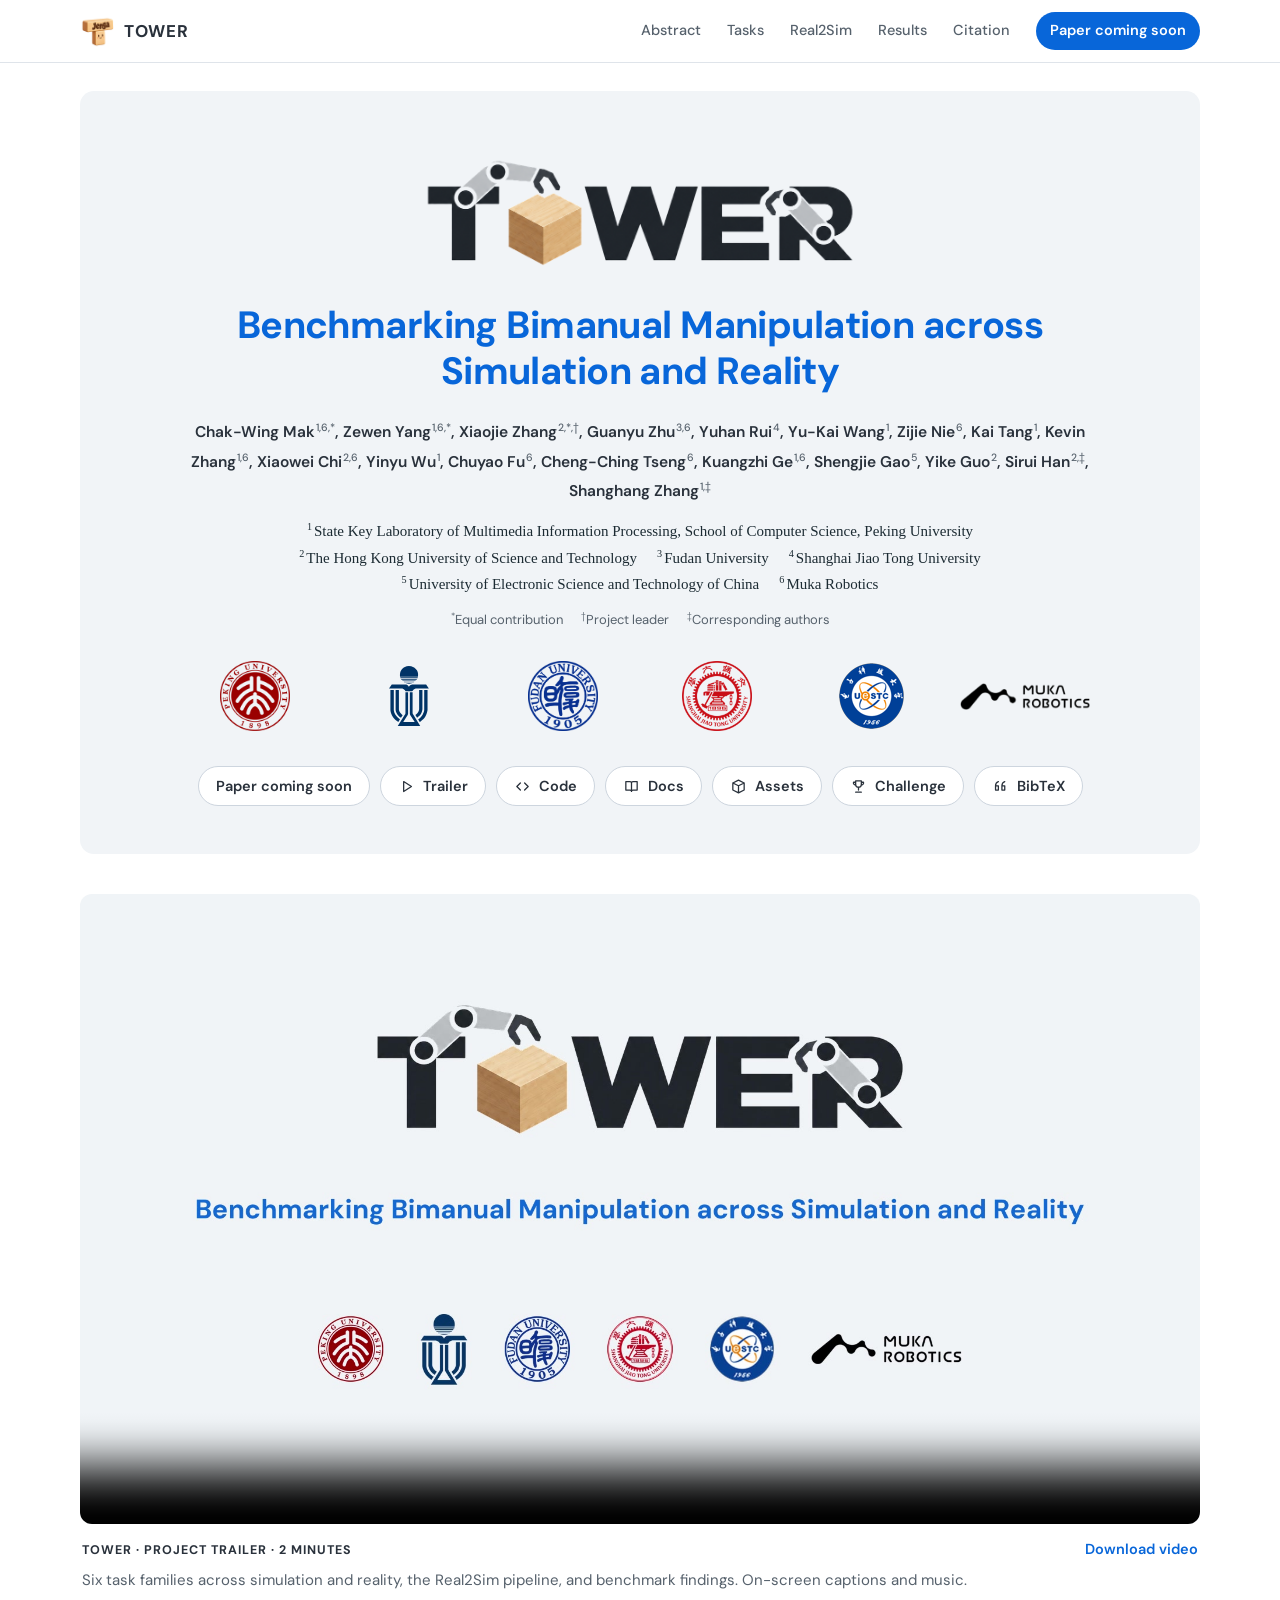
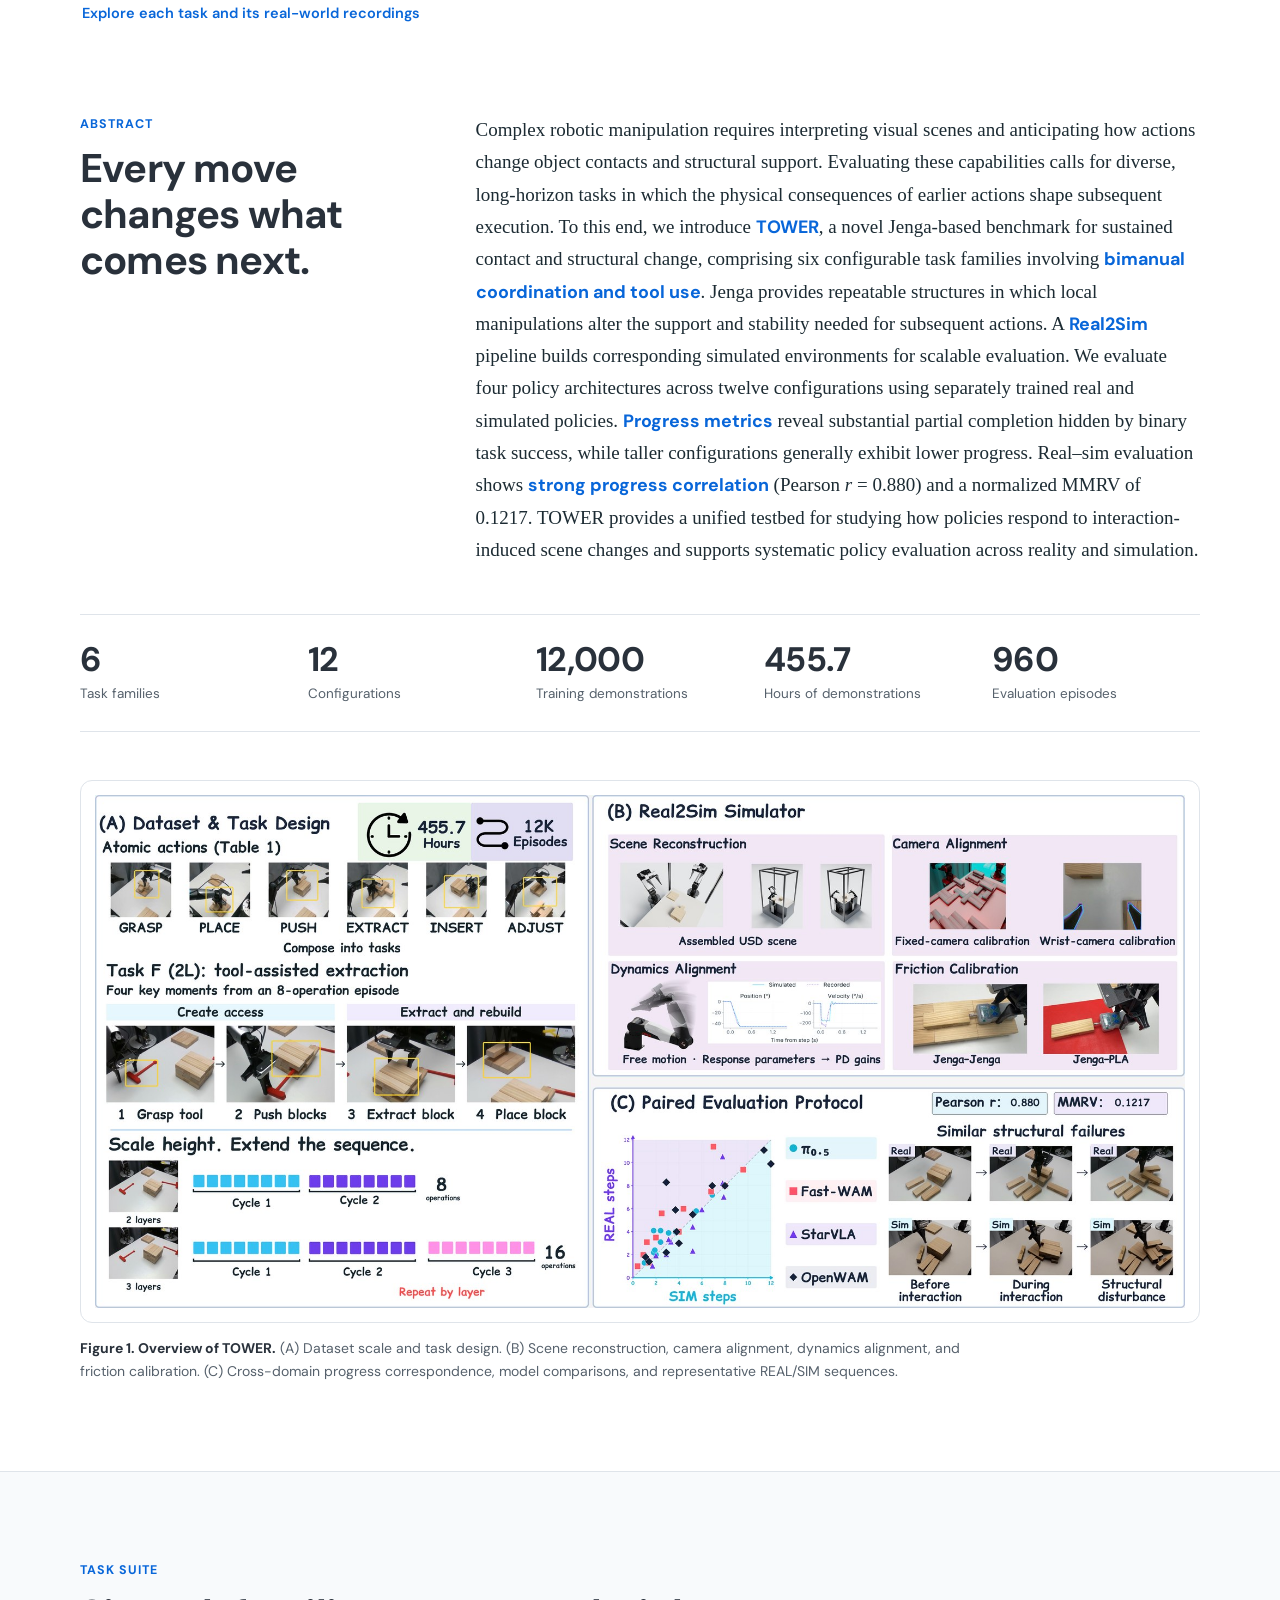
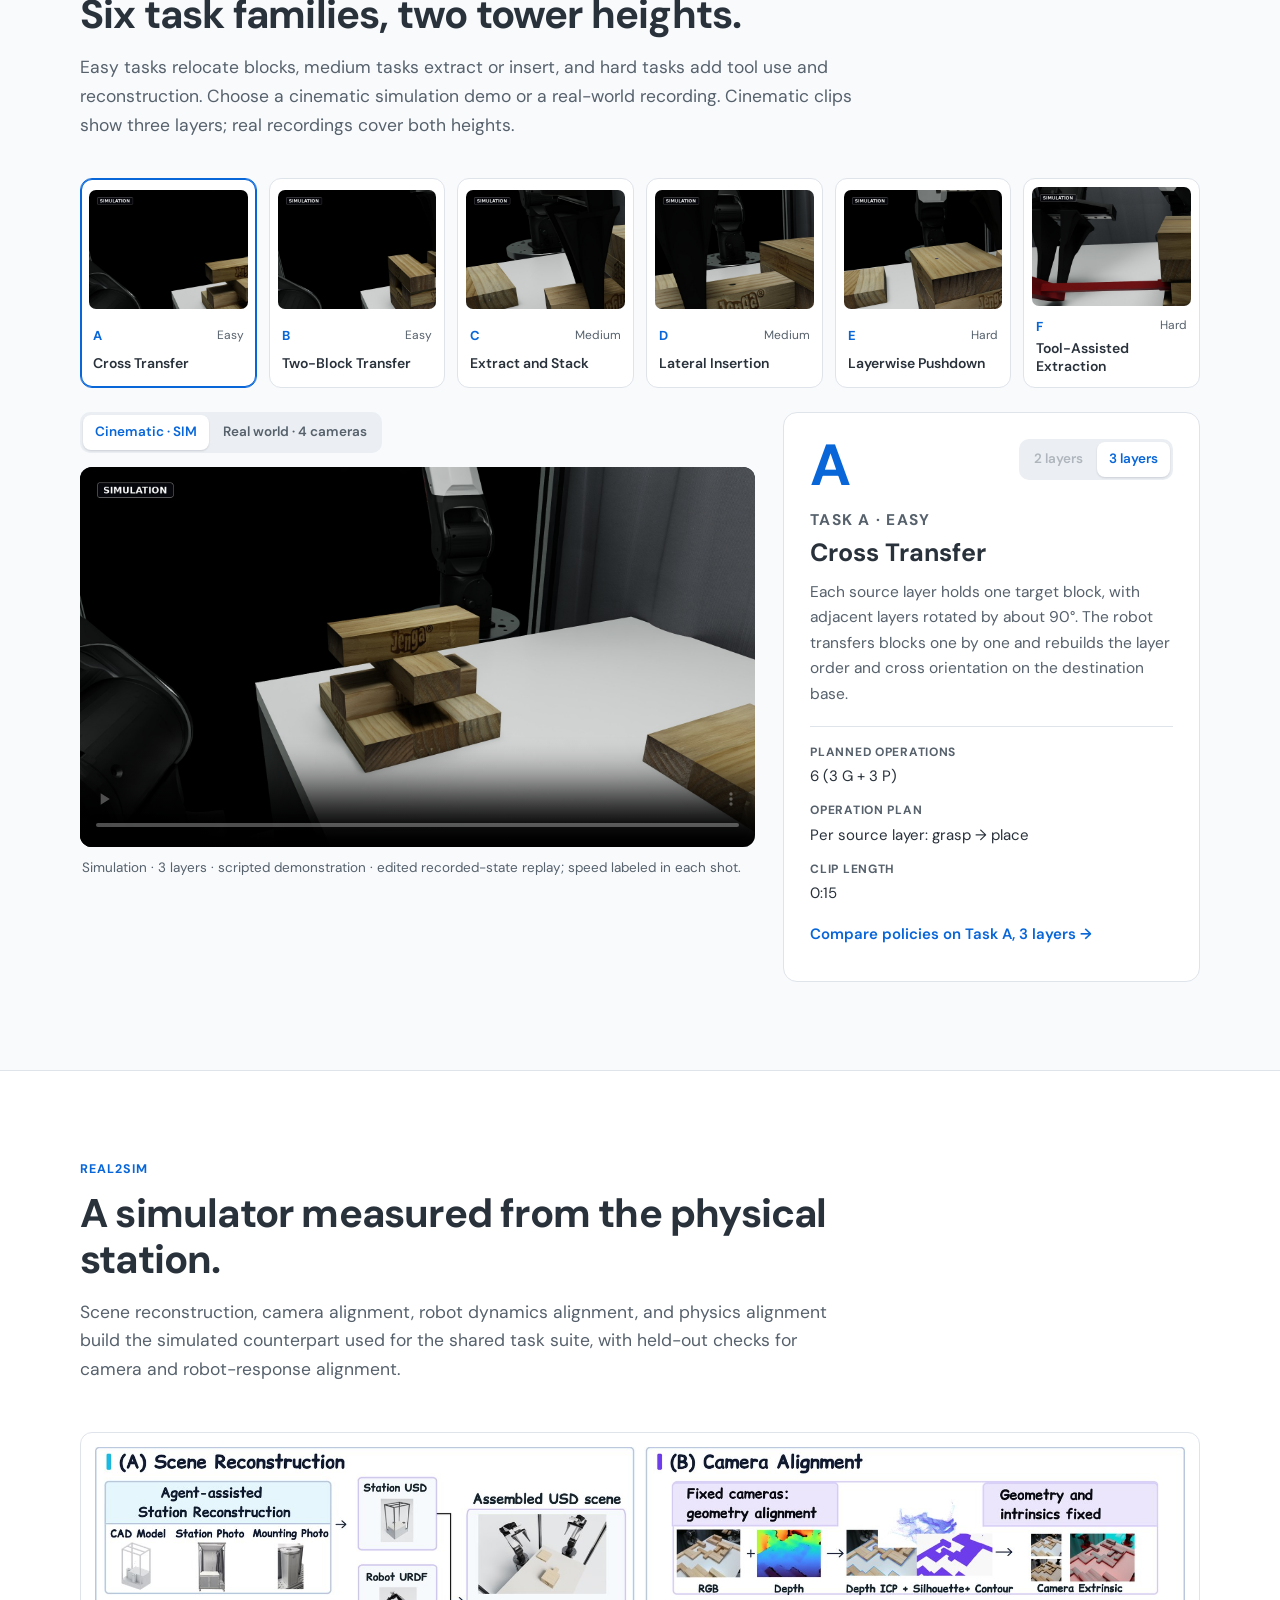
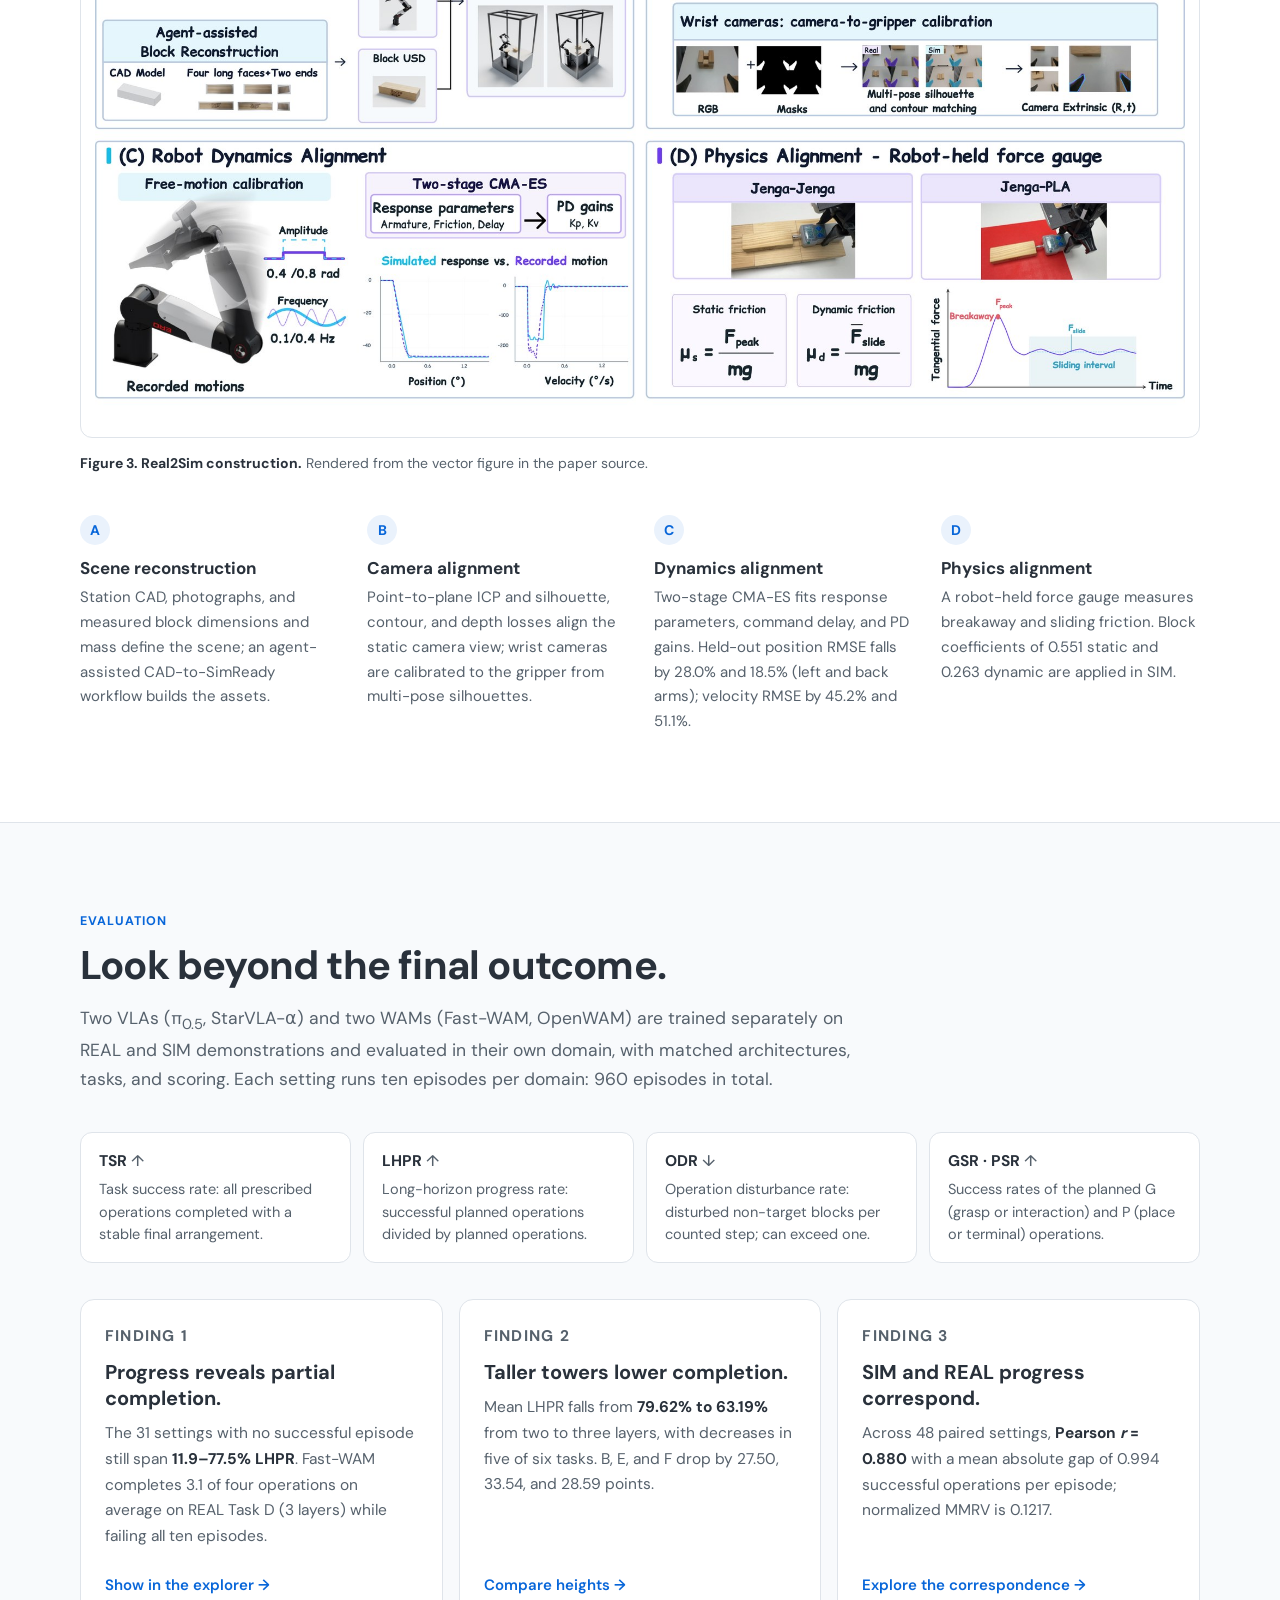
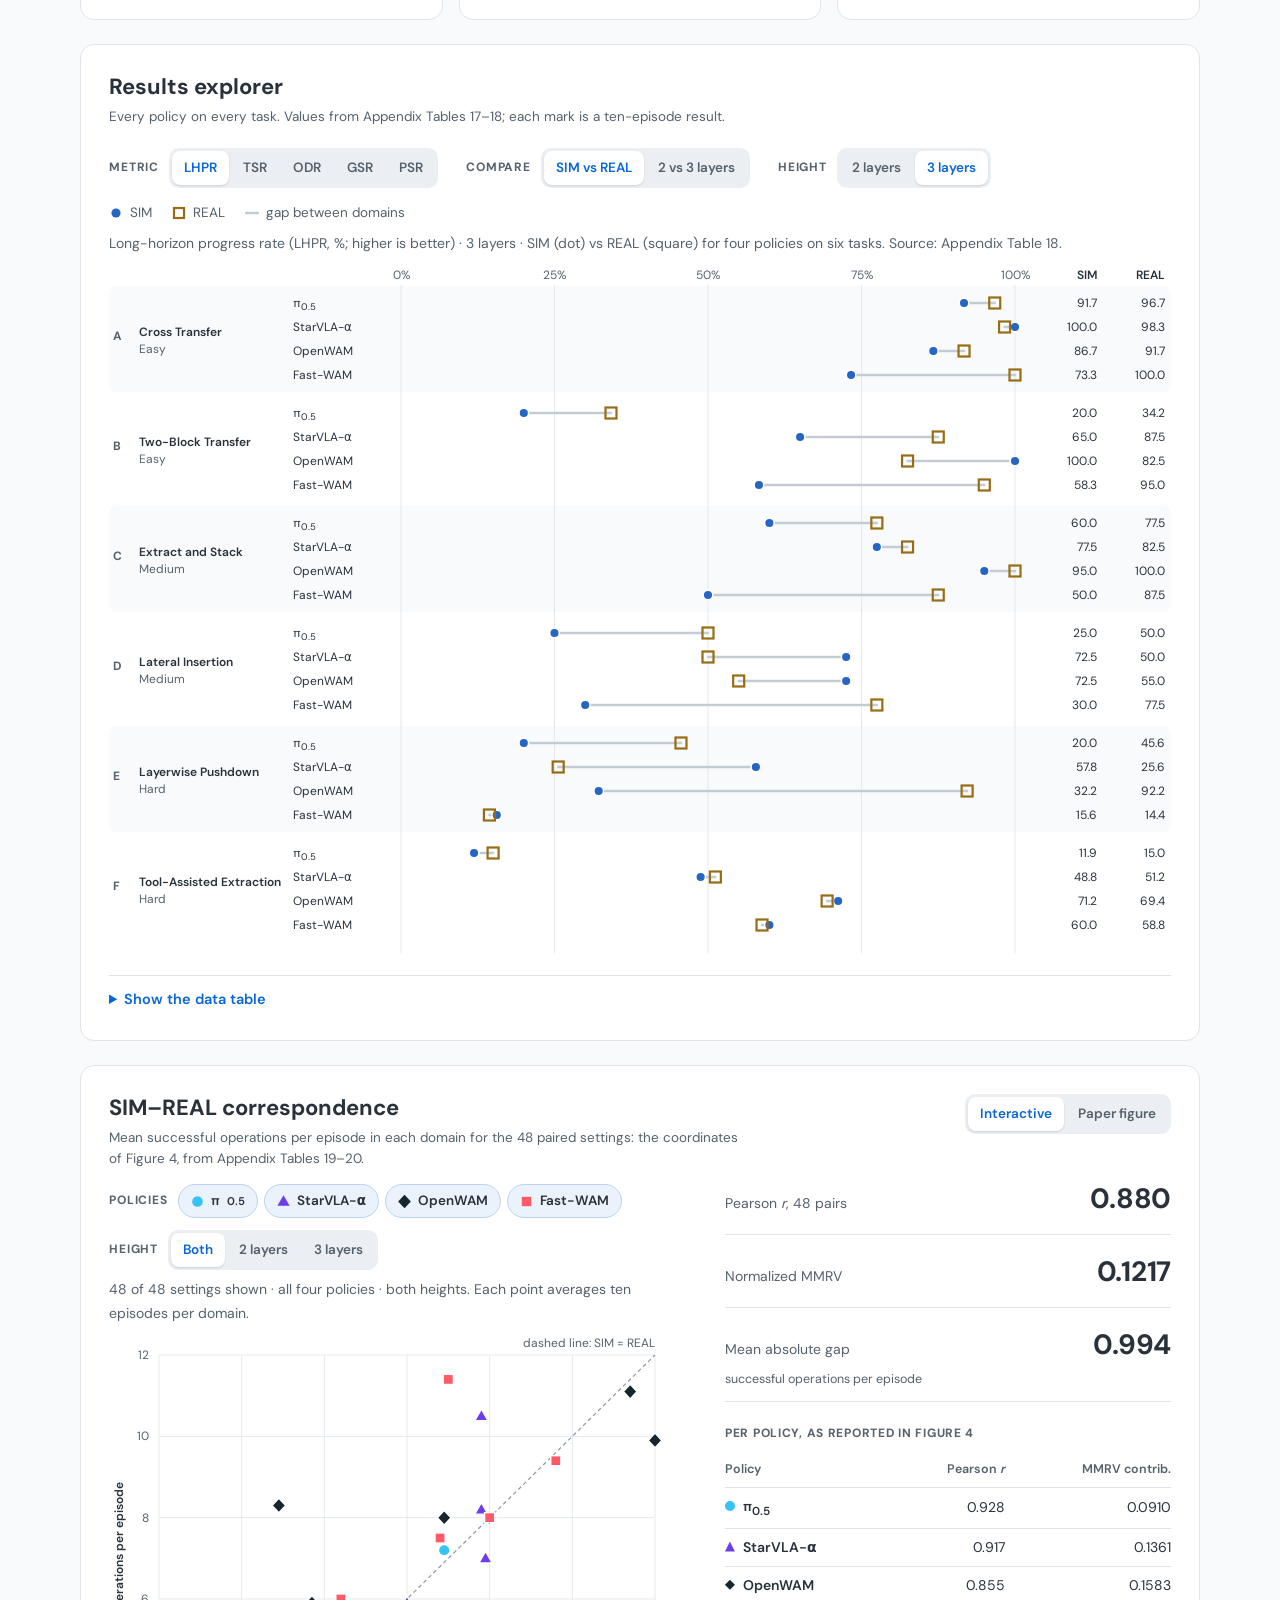
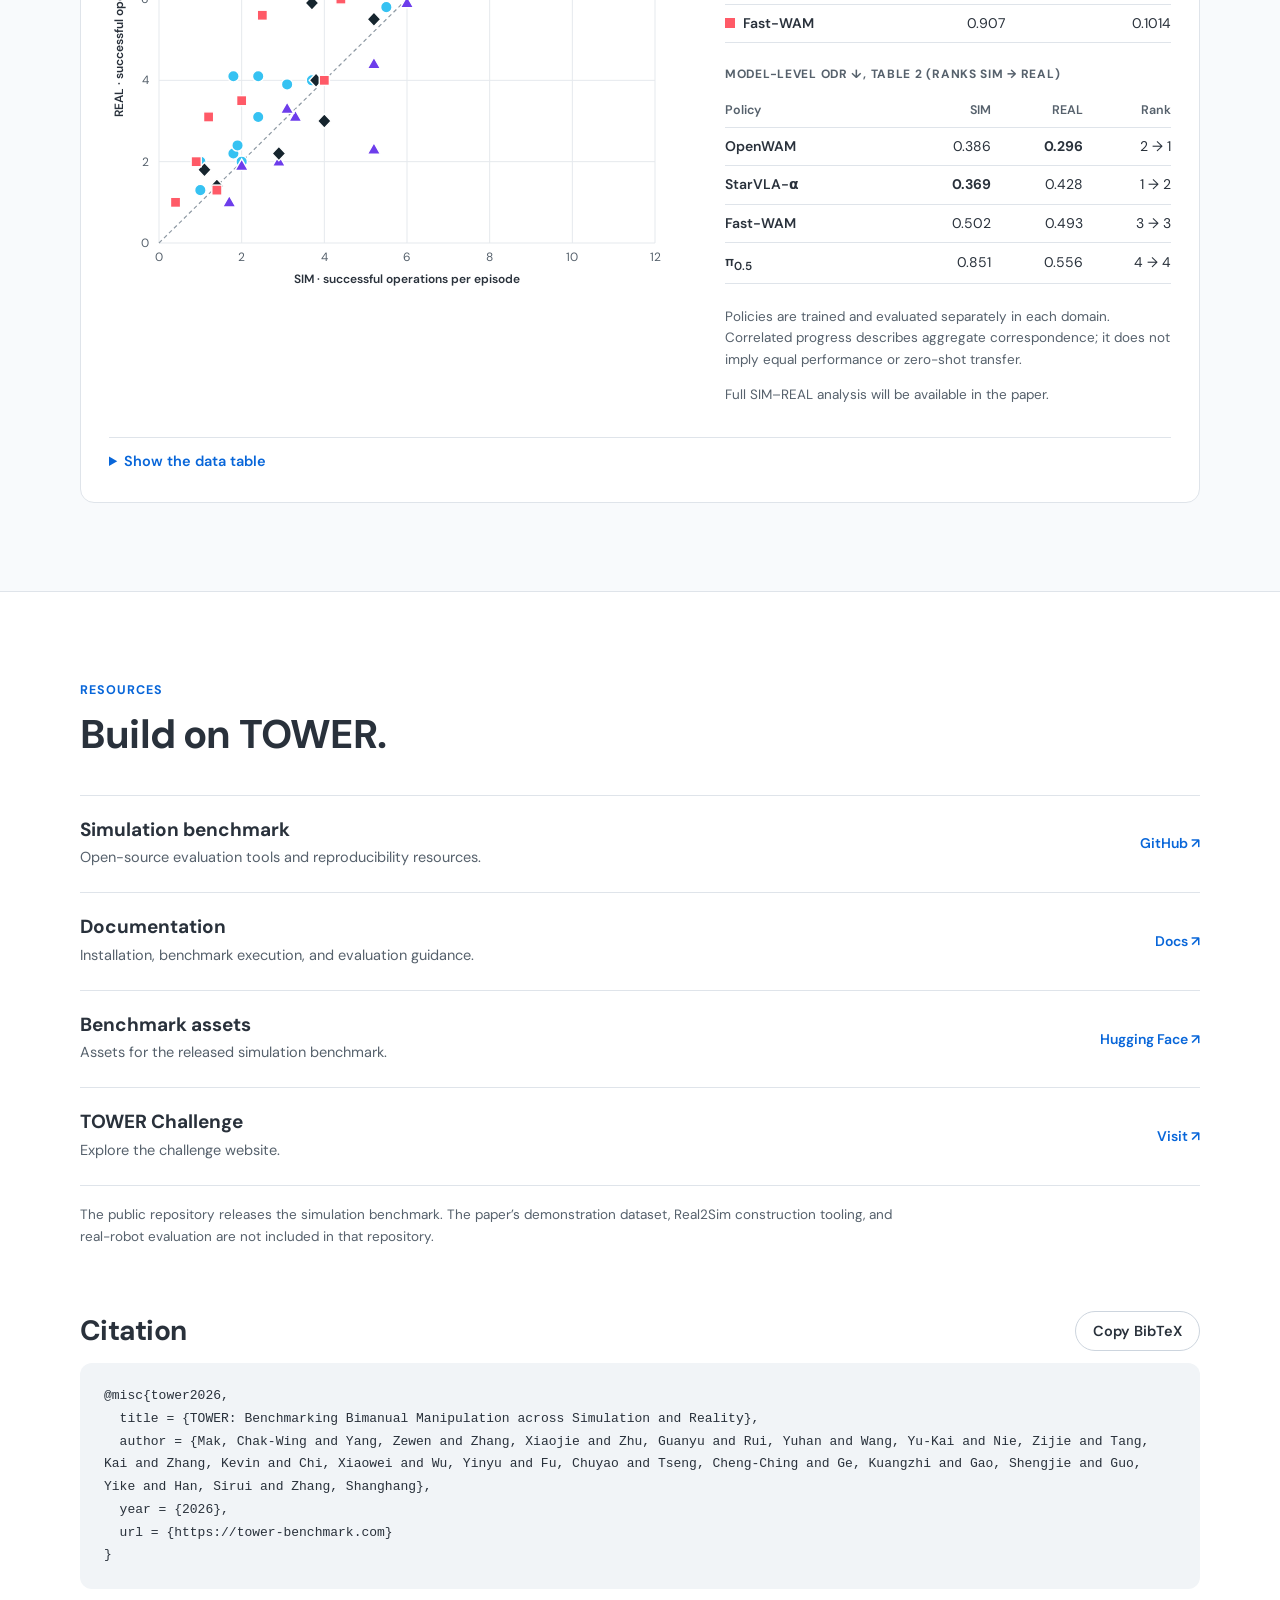
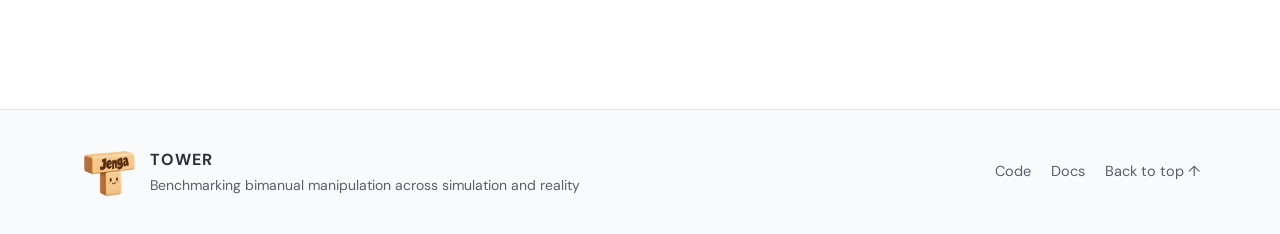
==== index.html @ 77bd13d8 "Publish TOWER research project page and trailer" ====
<!doctype html>
<html lang="en">
<head>
<meta charset="utf-8"><meta name="viewport" content="width=device-width,initial-scale=1">
<title>TOWER: Benchmarking Bimanual Manipulation across Simulation and Reality</title>
<meta name="description" content="TOWER is a Jenga-based benchmark for sustained contact and structural change: six bimanual task families, twelve configurations, a Real2Sim simulator, and paired real and simulated evaluation.">
<meta name="theme-color" content="#ffffff">
<meta name="color-scheme" content="light">
<meta property="og:type" content="website">
<meta property="og:title" content="TOWER: Benchmarking Bimanual Manipulation across Simulation and Reality">
<meta property="og:description" content="Six Jenga-based task families, twelve configurations, a Real2Sim simulator, and 960 paired evaluation episodes.">
<meta property="og:image" content="https://tower-benchmark.com/assets/og-image.jpg">
<meta name="twitter:card" content="summary_large_image">
<link rel="icon" href="assets/favicon.png" type="image/png">
<link rel="apple-touch-icon" href="assets/apple-touch-icon.png">
<link rel="stylesheet" href="style.css">
</head>
<body>
<a class="skip" href="#abstract">Skip to content</a>
<header class="nav">
 <div class="nav-inner">
  <a class="brand" href="#top" aria-label="TOWER, back to top"><img src="assets/tower-t.png" alt="" width="34" height="34"><span>TOWER</span></a>
  <nav aria-label="Sections">
   <a href="#abstract">Abstract</a><a href="#tasks">Tasks</a><a href="#real2sim">Real2Sim</a><a href="#results">Results</a><a href="#citation">Citation</a>
   <span class="nav-paper" aria-disabled="true">Paper coming soon</span>
  </nav>
 </div>
</header>

<main>
<section class="title-block" id="top">
 <div class="wrap">
  <div class="title-panel">
   <h1><img class="logo" src="assets/tower-logo.png" alt="TOWER" width="1000" height="285"><span class="sr-only">: </span><span class="title-text">Benchmarking Bimanual Manipulation across Simulation and Reality</span></h1>
   <p class="authors">Chak-Wing Mak<sup>1,6,*</sup>, Zewen Yang<sup>1,6,*</sup>, Xiaojie Zhang<sup>2,*,†</sup>, Guanyu Zhu<sup>3,6</sup>, Yuhan Rui<sup>4</sup>, Yu-Kai Wang<sup>1</sup>, Zijie Nie<sup>6</sup>, Kai Tang<sup>1</sup>, Kevin Zhang<sup>1,6</sup>, Xiaowei Chi<sup>2,6</sup>, Yinyu Wu<sup>1</sup>, Chuyao Fu<sup>6</sup>, Cheng-Ching Tseng<sup>6</sup>, Kuangzhi Ge<sup>1,6</sup>, Shengjie Gao<sup>5</sup>, Yike Guo<sup>2</sup>, Sirui Han<sup>2,‡</sup>, Shanghang Zhang<sup>1,‡</sup></p>
   <ul class="affiliations">
    <li><sup>1</sup>State Key Laboratory of Multimedia Information Processing, School of Computer Science, Peking University</li>
    <li><sup>2</sup>The Hong Kong University of Science and Technology</li>
    <li><sup>3</sup>Fudan University</li>
    <li><sup>4</sup>Shanghai Jiao Tong University</li>
    <li><sup>5</sup>University of Electronic Science and Technology of China</li>
    <li><sup>6</sup>Muka Robotics</li>
   </ul>
   <p class="notes"><span><sup>*</sup>Equal contribution</span><span><sup>†</sup>Project leader</span><span><sup>‡</sup>Corresponding authors</span></p>
   <div class="institution-logos" role="group" aria-label="Author institutions">
    <div class="institution-mark pku-mark"><img src="assets/pku-logo.png" alt="Peking University" title="Peking University"></div>
    <div class="institution-mark hkust-mark"><img src="assets/hkust-logo.svg" alt="The Hong Kong University of Science and Technology" title="The Hong Kong University of Science and Technology"></div>
    <div class="institution-mark fudan-mark"><img src="assets/fudan-logo.png" alt="Fudan University" title="Fudan University"></div>
    <div class="institution-mark sjtu-mark"><img src="assets/sjtu-logo.png" alt="Shanghai Jiao Tong University" title="Shanghai Jiao Tong University"></div>
    <div class="institution-mark uestc-mark"><img src="assets/uestc-logo.png" alt="University of Electronic Science and Technology of China" title="University of Electronic Science and Technology of China"></div>
    <div class="institution-mark muka-mark"><img src="assets/muka-logo.png" alt="Muka Robotics" title="Muka Robotics"></div>
   </div>
   <div class="links" aria-label="Paper and resources">
    <span class="pill" aria-disabled="true">Paper coming soon</span>
    <a class="pill" href="#trailer"><svg viewBox="0 0 24 24" aria-hidden="true"><path d="m8 5 11 7-11 7z"/></svg>Trailer</a>
    <a class="pill" href="https://github.com/tower-benchmark/TOWER"><svg viewBox="0 0 24 24" aria-hidden="true"><path d="M9 7 4 12l5 5M15 7l5 5-5 5"/></svg>Code</a>
    <a class="pill" href="https://docs.tower-benchmark.com/"><svg viewBox="0 0 24 24" aria-hidden="true"><path d="M4 5h6a2 2 0 0 1 2 2v12a2 2 0 0 0-2-2H4zM20 5h-6a2 2 0 0 0-2 2v12a2 2 0 0 1 2-2h6z"/></svg>Docs</a>
    <a class="pill" href="https://huggingface.co/datasets/tower-benchmark/TOWER-Assets"><svg viewBox="0 0 24 24" aria-hidden="true"><path d="M12 3 4 7v10l8 4 8-4V7zM4 7l8 4 8-4M12 11v10"/></svg>Assets</a>
    <a class="pill" href="https://challenge.tower-benchmark.com/"><svg viewBox="0 0 24 24" aria-hidden="true"><path d="M8 4h8v5a4 4 0 0 1-8 0zM12 13v4M8 20h8M8 6H5a3 3 0 0 0 3 4M16 6h3a3 3 0 0 1-3 4"/></svg>Challenge</a>
    <a class="pill" href="#citation"><svg viewBox="0 0 24 24" aria-hidden="true"><path d="M5 11h4v6H5zM5 11c0-3 1-5 4-6M14 11h4v6h-4zM14 11c0-3 1-5 4-6"/></svg>BibTeX</a>
   </div>
  </div>
 </div>
</section>

<section class="teaser wrap" id="trailer" aria-labelledby="teaser-title">
 <h2 class="sr-only" id="teaser-title">TOWER project trailer</h2>
 <figure class="domain-tile">
  <div class="tile-media wide"><video id="trailer-video" controls playsinline preload="none" poster="assets/tower-trailer-v2-poster.jpg" aria-label="TOWER two-minute project trailer with music" aria-describedby="trailer-caption"><source src="assets/tower-trailer-v2.mp4" type="video/mp4">Your browser does not support embedded video. <a href="assets/tower-trailer-v2.mp4">Watch the TOWER trailer</a>.</video></div>
  <figcaption id="trailer-caption"><div class="tile-head"><p class="kicker">TOWER · Project trailer · 2 minutes</p><a class="text-link" href="assets/tower-trailer-v2.mp4" download>Download video</a></div>
  <p>Six task families across simulation and reality, the Real2Sim pipeline, and benchmark findings. On-screen captions and music.</p>
  <a class="text-link" href="#tasks">Explore each task and its real-world recordings</a></figcaption>
 </figure>
</section>

<section class="section wrap" id="abstract">
 <div class="abstract-grid">
  <div>
   <p class="eyebrow">Abstract</p>
   <h2>Every move changes what comes next.</h2>
  </div>
  <p class="abstract">Complex robotic manipulation requires interpreting visual scenes and anticipating how actions change object contacts and structural support. Evaluating these capabilities calls for diverse, long-horizon tasks in which the physical consequences of earlier actions shape subsequent execution. To this end, we introduce <b class="hl">TOWER</b>, a novel Jenga-based benchmark for sustained contact and structural change, comprising six configurable task families involving <b class="hl">bimanual coordination and tool use</b>. Jenga provides repeatable structures in which local manipulations alter the support and stability needed for subsequent actions. A <b class="hl">Real2Sim</b> pipeline builds corresponding simulated environments for scalable evaluation. We evaluate four policy architectures across twelve configurations using separately trained real and simulated policies. <b class="hl">Progress metrics</b> reveal substantial partial completion hidden by binary task success, while taller configurations generally exhibit lower progress. Real–sim evaluation shows <b class="hl">strong progress correlation</b> (Pearson <i>r</i>&nbsp;=&nbsp;0.880) and a normalized MMRV of 0.1217. TOWER provides a unified testbed for studying how policies respond to interaction-induced scene changes and supports systematic policy evaluation across reality and simulation.</p>
 </div>
 <dl class="stats" aria-label="Benchmark scale reported in the paper">
  <div><dt>Task families</dt><dd>6</dd></div>
  <div><dt>Configurations</dt><dd>12</dd></div>
  <div><dt>Training demonstrations</dt><dd>12,000</dd></div>
  <div><dt>Hours of demonstrations</dt><dd>455.7</dd></div>
  <div><dt>Evaluation episodes</dt><dd>960</dd></div>
 </dl>
 <figure class="paper-figure">
  <a href="assets/fig1-overview.jpg" aria-label="Open Figure 1 at full size"><img src="assets/fig1-overview.jpg" alt="Figure 1 of the paper. (A) Six atomic actions, four key moments of a Task F episode, and how taller towers extend the plan from 8 to 16 operations. (B) Real2Sim stages: scene reconstruction, camera alignment, dynamics alignment, friction calibration. (C) Paired evaluation: SIM versus REAL progress for four policies, Pearson r 0.880, MMRV 0.1217, and matching REAL and SIM failure sequences." width="2000" height="942" loading="lazy"></a>
  <figcaption><b>Figure 1. Overview of TOWER.</b> (A) Dataset scale and task design. (B) Scene reconstruction, camera alignment, dynamics alignment, and friction calibration. (C) Cross-domain progress correspondence, model comparisons, and representative REAL/SIM sequences.</figcaption>
 </figure>
</section>

<section class="section band" id="tasks">
 <div class="wrap">
  <div class="section-head">
   <p class="eyebrow">Task suite</p>
   <h2>Six task families, two tower heights.</h2>
   <p>Easy tasks relocate blocks, medium tasks extract or insert, and hard tasks add tool use and reconstruction. Choose a cinematic simulation demo or a real-world recording. Cinematic clips show three layers; real recordings cover both heights.</p>
  </div>
  <div class="task-picker" role="group" aria-label="Choose task">
   <button type="button" data-task="0" aria-pressed="true"><span class="thumb"><img src="assets/cinematic-A.jpg" alt="" width="960" height="720" loading="lazy"></span><span class="tp-letter">A</span><span class="tp-name">Cross Transfer</span><span class="tp-level">Easy</span></button>
   <button type="button" data-task="1" aria-pressed="false"><span class="thumb"><img src="assets/cinematic-B.jpg" alt="" width="960" height="720" loading="lazy"></span><span class="tp-letter">B</span><span class="tp-name">Two-Block Transfer</span><span class="tp-level">Easy</span></button>
   <button type="button" data-task="2" aria-pressed="false"><span class="thumb"><img src="assets/cinematic-C.jpg" alt="" width="960" height="720" loading="lazy"></span><span class="tp-letter">C</span><span class="tp-name">Extract and Stack</span><span class="tp-level">Medium</span></button>
   <button type="button" data-task="3" aria-pressed="false"><span class="thumb"><img src="assets/cinematic-D.jpg" alt="" width="960" height="720" loading="lazy"></span><span class="tp-letter">D</span><span class="tp-name">Lateral Insertion</span><span class="tp-level">Medium</span></button>
   <button type="button" data-task="4" aria-pressed="false"><span class="thumb"><img src="assets/cinematic-E.jpg" alt="" width="960" height="720" loading="lazy"></span><span class="tp-letter">E</span><span class="tp-name">Layerwise Pushdown</span><span class="tp-level">Hard</span></button>
   <button type="button" data-task="5" aria-pressed="false"><span class="thumb"><img src="assets/cinematic-F.jpg" alt="" width="960" height="720" loading="lazy"></span><span class="tp-letter">F</span><span class="tp-name">Tool-Assisted Extraction</span><span class="tp-level">Hard</span></button>
  </div>
  <div class="task-stage">
   <div class="task-player">
    <div class="segmented media-modes" role="group" aria-label="Video type"><button type="button" data-media="cinematic" aria-pressed="true">Cinematic · SIM</button><button type="button" data-media="real" aria-pressed="false">Real world · 4 cameras</button></div>
    <video id="task-video" class="cinematic" controls playsinline preload="none" poster="assets/cinematic-A.jpg" aria-label="Cross Transfer, 3 layers, cinematic simulation"><source src="assets/cinematic-A-no-footer.mp4" type="video/mp4"></video>
    <p class="fine" id="task-media-caption">Simulation · 3 layers · scripted demonstration · edited recorded-state replay; speed labeled in each shot.</p>
   </div>
   <div class="task-info" aria-live="polite">
    <div class="task-info-top">
     <span class="task-letter" id="task-letter" aria-hidden="true">A</span>
     <div class="segmented" role="group" aria-label="Tower height"><button type="button" data-layer="2" disabled aria-pressed="false">2 layers</button><button type="button" data-layer="3" aria-pressed="true">3 layers</button></div>
    </div>
    <p class="task-level" id="task-level">Task A · Easy</p>
    <h3 id="task-title">Cross Transfer</h3>
    <p id="task-description">Blocks are transferred one by one to rebuild the cross-oriented tower on a new base.</p>
    <dl class="task-facts">
     <div><dt>Planned operations</dt><dd id="task-ops">6 (3 G + 3 P)</dd></div>
     <div><dt>Operation plan</dt><dd id="task-plan">Per source layer: grasp → place</dd></div>
     <div><dt>Clip length</dt><dd id="task-duration">0:15</dd></div>
    </dl>
    <button type="button" class="text-button" id="task-compare">Compare policies on Task A, 3 layers <span aria-hidden="true">→</span></button>
   </div>
  </div>
 </div>
</section>

<section class="section wrap" id="real2sim">
 <div class="section-head">
  <p class="eyebrow">Real2Sim</p>
  <h2>A simulator measured from the physical station.</h2>
  <p>Scene reconstruction, camera alignment, robot dynamics alignment, and physics alignment build the simulated counterpart used for the shared task suite, with held-out checks for camera and robot-response alignment.</p>
 </div>
 <figure class="paper-figure">
  <a href="assets/fig3-real2sim.jpg" aria-label="Open Figure 3 at full size"><img src="assets/fig3-real2sim.jpg" alt="Figure 3 of the paper, Real2Sim construction: (A) station and block reconstruction into an assembled USD scene, (B) fixed and wrist camera alignment, (C) two-stage CMA-ES robot dynamics alignment with simulated versus recorded joint response, (D) force-gauge friction measurement for Jenga–Jenga and Jenga–PLA contact." width="2000" height="1057" loading="lazy"></a>
  <figcaption><b>Figure 3. Real2Sim construction.</b> Rendered from the vector figure in the paper source.</figcaption>
 </figure>
 <ol class="steps">
  <li><span>A</span><h3>Scene reconstruction</h3><p>Station CAD, photographs, and measured block dimensions and mass define the scene; an agent-assisted CAD-to-SimReady workflow builds the assets.</p></li>
  <li><span>B</span><h3>Camera alignment</h3><p>Point-to-plane ICP and silhouette, contour, and depth losses align the static camera view; wrist cameras are calibrated to the gripper from multi-pose silhouettes.</p></li>
  <li><span>C</span><h3>Dynamics alignment</h3><p>Two-stage CMA-ES fits response parameters, command delay, and PD gains. Held-out position RMSE falls by 28.0% and 18.5% (left and back arms); velocity RMSE by 45.2% and 51.1%.</p></li>
  <li><span>D</span><h3>Physics alignment</h3><p>A robot-held force gauge measures breakaway and sliding friction. Block coefficients of 0.551 static and 0.263 dynamic are applied in SIM.</p></li>
 </ol>
</section>

<section class="section band" id="results">
 <div class="wrap">
  <div class="section-head">
   <p class="eyebrow">Evaluation</p>
   <h2>Look beyond the final outcome.</h2>
   <p>Two VLAs (π<sub>0.5</sub>, StarVLA-α) and two WAMs (Fast-WAM, OpenWAM) are trained separately on REAL and SIM demonstrations and evaluated in their own domain, with matched architectures, tasks, and scoring. Each setting runs ten episodes per domain: 960 episodes in total.</p>
  </div>
  <dl class="metrics">
   <div><dt>TSR <span>↑</span></dt><dd>Task success rate: all prescribed operations completed with a stable final arrangement.</dd></div>
   <div><dt>LHPR <span>↑</span></dt><dd>Long-horizon progress rate: successful planned operations divided by planned operations.</dd></div>
   <div><dt>ODR <span>↓</span></dt><dd>Operation disturbance rate: disturbed non-target blocks per counted step; can exceed one.</dd></div>
   <div><dt>GSR · PSR <span>↑</span></dt><dd>Success rates of the planned G (grasp or interaction) and P (place or terminal) operations.</dd></div>
  </dl>
  

  <div class="findings">
   <article>
    <p class="finding-no">Finding 1</p>
    <h3>Progress reveals partial completion.</h3>
    <p>The 31 settings with no successful episode still span <strong>11.9–77.5% LHPR</strong>. Fast-WAM completes 3.1 of four operations on average on REAL Task D (3 layers) while failing all ten episodes.</p>
    <button type="button" class="text-button" data-show="partial">Show in the explorer <span aria-hidden="true">→</span></button>
   </article>
   <article>
    <p class="finding-no">Finding 2</p>
    <h3>Taller towers lower completion.</h3>
    <p>Mean LHPR falls from <strong>79.62% to 63.19%</strong> from two to three layers, with decreases in five of six tasks. B, E, and F drop by 27.50, 33.54, and 28.59 points.</p>
    <button type="button" class="text-button" data-show="height">Compare heights <span aria-hidden="true">→</span></button>
   </article>
   <article>
    <p class="finding-no">Finding 3</p>
    <h3>SIM and REAL progress correspond.</h3>
    <p>Across 48 paired settings, <strong>Pearson <i>r</i> = 0.880</strong> with a mean absolute gap of 0.994 successful operations per episode; normalized MMRV is 0.1217.</p>
    <button type="button" class="text-button" data-show="correspondence">Explore the correspondence <span aria-hidden="true">→</span></button>
   </article>
  </div>

  <div class="chart-card" id="explorer">
   <div class="chart-head">
    <div>
     <h3>Results explorer</h3>
     <p class="fine">Every policy on every task. Values from Appendix Tables 17–18; each mark is a ten-episode result.</p>
    </div>
   </div>
   <div class="controls" aria-label="Explorer controls">
    <div class="control"><span class="control-label" id="metric-label">Metric</span><div class="segmented" role="group" aria-labelledby="metric-label">
     <button type="button" data-metric="LHPR" aria-pressed="true">LHPR</button><button type="button" data-metric="TSR" aria-pressed="false">TSR</button><button type="button" data-metric="ODR" aria-pressed="false">ODR</button><button type="button" data-metric="GSR" aria-pressed="false">GSR</button><button type="button" data-metric="PSR" aria-pressed="false">PSR</button>
    </div></div>
    <div class="control"><span class="control-label" id="mode-label">Compare</span><div class="segmented" role="group" aria-labelledby="mode-label">
     <button type="button" data-mode="domain" aria-pressed="true">SIM vs REAL</button><button type="button" data-mode="height" aria-pressed="false">2 vs 3 layers</button>
    </div></div>
    <div class="control" id="height-control"><span class="control-label" id="height-label">Height</span><div class="segmented" role="group" aria-labelledby="height-label">
     <button type="button" data-ex-layer="2" aria-pressed="false">2 layers</button><button type="button" data-ex-layer="3" aria-pressed="true">3 layers</button>
    </div></div>
    <div class="control" id="domain-control" hidden><span class="control-label" id="domain-label">Domain</span><div class="segmented" role="group" aria-labelledby="domain-label">
     <button type="button" data-ex-domain="sim" aria-pressed="false">SIM</button><button type="button" data-ex-domain="real" aria-pressed="true">REAL</button>
    </div></div>
   </div>
   <div class="legend" id="explorer-legend" aria-hidden="true"></div>
   <p class="chart-summary" id="explorer-summary" aria-live="polite"></p>
   <p class="sr-only" id="explorer-live" aria-live="polite"></p>
   <div class="chart" id="explorer-chart" tabindex="0" role="group" aria-roledescription="chart" aria-label="Results explorer chart. Use the arrow keys to move between rows." aria-describedby="explorer-summary"></div>
   <noscript><p class="fine">The interactive chart needs JavaScript. All values are in Appendix Tables 17–20 of the forthcoming paper.</p></noscript>
   <details class="data-table"><summary>Show the data table</summary><div id="explorer-table"></div></details>
  </div>

  <div class="chart-card" id="correspondence">
   <div class="chart-head">
    <div>
     <h3>SIM–REAL correspondence</h3>
     <p class="fine">Mean successful operations per episode in each domain for the 48 paired settings: the coordinates of Figure 4, from Appendix Tables 19–20.</p>
    </div>
    <div class="segmented" role="group" aria-label="Figure view"><button type="button" data-view="interactive" aria-pressed="true">Interactive</button><button type="button" data-view="paper" aria-pressed="false">Paper figure</button></div>
   </div>
   <div class="corr-grid">
    <div class="corr-main">
     <div class="controls" aria-label="Correspondence filters">
      <div class="control"><span class="control-label" id="policy-label">Policies</span><div class="chips" role="group" aria-labelledby="policy-label" id="policy-chips"></div></div>
      <div class="control"><span class="control-label" id="scatter-height-label">Height</span><div class="segmented" role="group" aria-labelledby="scatter-height-label">
       <button type="button" data-sc-layer="all" aria-pressed="true">Both</button><button type="button" data-sc-layer="2" aria-pressed="false">2 layers</button><button type="button" data-sc-layer="3" aria-pressed="false">3 layers</button>
      </div></div>
     </div>
     <p class="chart-summary" id="scatter-summary" aria-live="polite"></p>
     <p class="sr-only" id="scatter-live" aria-live="polite"></p>
     <div class="chart scatter" id="scatter-chart" tabindex="0" role="group" aria-roledescription="chart" aria-label="SIM versus REAL scatter plot. Use the arrow keys to move between points." aria-describedby="scatter-summary"></div>
     <figure class="paper-view" id="paper-view" hidden>
      <img src="assets/fig4-correlation.png" alt="Figure 4 of the paper: four panels of REAL versus SIM progress in steps, one per policy, with twelve task-layer points each and a dashed equality line. Pearson r and MMRV contribution: pi 0.5, 0.928 and 0.0910; Fast-WAM, 0.907 and 0.1014; StarVLA-alpha, 0.917 and 0.1361; OpenWAM, 0.855 and 0.1583." width="1400" height="1273" loading="lazy">
      <figcaption><b>Figure 4. SIM–REAL progress by policy.</b> Rendered from the vector figure in the paper source.</figcaption>
     </figure>
     <noscript><img class="noscript-figure" src="assets/fig4-correlation.png" alt="Figure 4 of the paper: SIM–REAL progress by policy." width="1400" height="1273"></noscript>
    </div>
    <aside class="corr-side" aria-label="Reported statistics">
     <div class="big-stats">
      <div><span>Pearson <i>r</i>, 48 pairs</span><strong>0.880</strong></div>
      <div><span>Normalized MMRV</span><strong>0.1217</strong></div>
      <div><span>Mean absolute gap</span><strong>0.994</strong><em>successful operations per episode</em></div>
     </div>
     <table class="mini-table" id="policy-stats">
      <caption>Per policy, as reported in Figure 4</caption>
      <thead><tr><th scope="col">Policy</th><th scope="col">Pearson <i>r</i></th><th scope="col">MMRV contrib.</th></tr></thead>
      <tbody>
       <tr data-policy="pi05"><th scope="row"><i class="glyph" data-shape="circle" aria-hidden="true"></i>π<sub>0.5</sub></th><td>0.928</td><td>0.0910</td></tr>
       <tr data-policy="starvla"><th scope="row"><i class="glyph" data-shape="triangle" aria-hidden="true"></i>StarVLA-α</th><td>0.917</td><td>0.1361</td></tr>
       <tr data-policy="openwam"><th scope="row"><i class="glyph" data-shape="diamond" aria-hidden="true"></i>OpenWAM</th><td>0.855</td><td>0.1583</td></tr>
       <tr data-policy="fastwam"><th scope="row"><i class="glyph" data-shape="square" aria-hidden="true"></i>Fast-WAM</th><td>0.907</td><td>0.1014</td></tr>
      </tbody>
     </table>
     <table class="mini-table">
      <caption>Model-level ODR ↓, Table 2 (ranks SIM → REAL)</caption>
      <thead><tr><th scope="col">Policy</th><th scope="col">SIM</th><th scope="col">REAL</th><th scope="col">Rank</th></tr></thead>
      <tbody>
       <tr><th scope="row">OpenWAM</th><td>0.386</td><td><b>0.296</b></td><td>2 → 1</td></tr>
       <tr><th scope="row">StarVLA-α</th><td><b>0.369</b></td><td>0.428</td><td>1 → 2</td></tr>
       <tr><th scope="row">Fast-WAM</th><td>0.502</td><td>0.493</td><td>3 → 3</td></tr>
       <tr><th scope="row">π<sub>0.5</sub></th><td>0.851</td><td>0.556</td><td>4 → 4</td></tr>
      </tbody>
     </table>
     <p class="fine">Policies are trained and evaluated separately in each domain. Correlated progress describes aggregate correspondence; it does not imply equal performance or zero-shot transfer.</p>
     <p class="fine">Full SIM–REAL analysis will be available in the paper.</p>
    </aside>
   </div>
   <details class="data-table"><summary>Show the data table</summary><div id="scatter-table"></div></details>
  </div>
 </div>
</section>

<section class="section wrap" id="resources">
 <div class="section-head">
  <p class="eyebrow">Resources</p>
  <h2>Build on TOWER.</h2>
 </div>
 <div class="resource-list">
  
  <a href="https://github.com/tower-benchmark/TOWER"><div><h3>Simulation benchmark</h3><p>Open-source evaluation tools and reproducibility resources.</p></div><span>GitHub <span aria-hidden="true">↗</span></span></a>
  <a href="https://docs.tower-benchmark.com/"><div><h3>Documentation</h3><p>Installation, benchmark execution, and evaluation guidance.</p></div><span>Docs <span aria-hidden="true">↗</span></span></a>
  <a href="https://huggingface.co/datasets/tower-benchmark/TOWER-Assets"><div><h3>Benchmark assets</h3><p>Assets for the released simulation benchmark.</p></div><span>Hugging Face <span aria-hidden="true">↗</span></span></a>
  <a href="https://challenge.tower-benchmark.com/"><div><h3>TOWER Challenge</h3><p>Explore the challenge website.</p></div><span>Visit <span aria-hidden="true">↗</span></span></a>
 </div>
 <p class="fine release-note">The public repository releases the simulation benchmark. The paper’s demonstration dataset, Real2Sim construction tooling, and real-robot evaluation are not included in that repository.</p>

 <div class="citation" id="citation">
  <div class="citation-head"><h2>Citation</h2><button type="button" id="copy-citation" class="pill">Copy BibTeX</button></div>
  <pre><code id="citation-text">@misc{tower2026,
  title = {TOWER: Benchmarking Bimanual Manipulation across Simulation and Reality},
  author = {Mak, Chak-Wing and Yang, Zewen and Zhang, Xiaojie and Zhu, Guanyu and Rui, Yuhan and Wang, Yu-Kai and Nie, Zijie and Tang, Kai and Zhang, Kevin and Chi, Xiaowei and Wu, Yinyu and Fu, Chuyao and Tseng, Cheng-Ching and Ge, Kuangzhi and Gao, Shengjie and Guo, Yike and Han, Sirui and Zhang, Shanghang},
  year = {2026},
  url = {https://tower-benchmark.com}
}</code></pre>
  <p id="copy-status" aria-live="polite"></p>
 </div>
</section>
</main>

<footer class="footer">
 <div class="wrap footer-inner">
  <a class="footer-brand" href="#top" aria-label="Back to top"><img src="assets/tower-t.png" alt="" width="56" height="56"><span><b>TOWER</b>Benchmarking bimanual manipulation across simulation and reality</span></a>
  <nav aria-label="Footer"><a href="https://github.com/tower-benchmark/TOWER">Code</a><a href="https://docs.tower-benchmark.com/">Docs</a><a href="#top">Back to top <span aria-hidden="true">↑</span></a></nav>
 </div>
</footer>
<script src="data.js"></script>
<script src="app.js"></script>
</body>
</html>
---- style.css ----
@font-face {
  font-family: 'DM Sans';
  font-style: normal;
  font-weight: 400;
  font-display: swap;
  src: url(assets/font-0.ttf) format('truetype');
}
@font-face {
  font-family: 'DM Sans';
  font-style: normal;
  font-weight: 500;
  font-display: swap;
  src: url(assets/font-1.ttf) format('truetype');
}
@font-face {
  font-family: 'DM Sans';
  font-style: normal;
  font-weight: 600;
  font-display: swap;
  src: url(assets/font-2.ttf) format('truetype');
}
@font-face {
  font-family: 'DM Sans';
  font-style: normal;
  font-weight: 700;
  font-display: swap;
  src: url(assets/font-3.ttf) format('truetype');
}

/* ------------------------------------------------------------------
   TOWER project page
   Colour tokens come from the paper LaTeX source unless marked "derived".
   tower_arxiv_layout.tex : TowerPreprintBlue #0866D9 (title, links, highlights),
                            TowerTitleBackground #F1F4F7, TowerAbstractText #1C2B33
   tower_styled_preamble.tex : TowerBlue #2765C5 / TowerBronze #986B15 (\towerpair SIM / REAL),
                            TowerInk #29313B, TowerMute #969FAA, TowerBand #F8FAFC, TowerSection #EAF2FC
   Paper figure PDFs : policy palette (Figure 4) and height palette (Figure 7), grid #E5E9ED, axis #8E99A3
   ------------------------------------------------------------------ */
:root{
 --blue:#0866D9;--blue-strong:#0756B8;/* derived: hover shade of TowerPreprintBlue */
 --panel:#F1F4F7;--text:#1C2B33;--ink:#29313B;--mute:#969FAA;--band:#F8FAFC;--section:#EAF2FC;
 --sim:#2765C5;--real:#986B15;
 --muted:#56616C;/* derived: TowerMute darkened to meet WCAG AA for text */
 --line:#DFE4EA;/* derived hairline */
 --control:#EBEFF3;/* derived control track */
 --grid:#E5E9ED;--axis:#8E99A3;
 --p-pi05:#36C2F2;--p-fastwam:#FF5A67;--p-starvla:#6D3DEB;--p-openwam:#16252E;
 --h2:#2EC0E8;--h3:#6939EF;
 --sans:'DM Sans',ui-sans-serif,system-ui,-apple-system,'Segoe UI',Arial,sans-serif;
 --serif:'Palatino Linotype',Palatino,'Book Antiqua','TeX Gyre Pagella','URW Palladio L',Georgia,serif;
 --mono:ui-monospace,SFMono-Regular,Menlo,Consolas,monospace;
 --radius:14px
}
*{box-sizing:border-box}
[hidden]{display:none!important}
html{scroll-behavior:smooth;scroll-padding-top:76px;-webkit-text-size-adjust:100%}
body{margin:0;background:#fff;color:var(--text);font:16.5px/1.65 var(--sans);-webkit-font-smoothing:antialiased;text-rendering:optimizeLegibility}
img,video,svg{display:block;max-width:100%}
a{color:var(--blue);text-decoration:none}
a:hover{text-decoration:underline;text-underline-offset:3px}
button{font:inherit;color:inherit;cursor:pointer}
h1,h2,h3,p{margin-top:0}
h2{color:var(--ink);font-size:clamp(28px,3.3vw,40px);line-height:1.15;letter-spacing:-.02em;font-weight:700;margin-bottom:16px}
h3{color:var(--ink);line-height:1.3;font-weight:700}
sup{font-size:.68em;line-height:0}
:focus-visible{outline:2.5px solid var(--blue);outline-offset:3px;border-radius:6px}
.sr-only{position:absolute;width:1px;height:1px;padding:0;margin:-1px;overflow:hidden;clip:rect(0 0 0 0);white-space:nowrap;border:0}
.skip{position:fixed;left:16px;top:-80px;z-index:100;background:#fff;color:var(--ink);padding:10px 14px;border-radius:8px;box-shadow:0 4px 18px rgba(16,24,40,.18)}
.skip:focus{top:12px}
.wrap{width:min(1120px,calc(100% - 48px));margin-inline:auto}
.fine{font-size:13.5px;line-height:1.6;color:var(--muted)}
.eyebrow,.kicker,.finding-no{font-size:12.5px;font-weight:700;letter-spacing:.08em;text-transform:uppercase;color:var(--blue);margin:0 0 10px}
.text-link{font-weight:600;font-size:14.5px}
.text-button{background:none;border:0;padding:8px 0;color:var(--blue);font-weight:600;font-size:15px}
.text-button:hover{text-decoration:underline;text-underline-offset:3px}

/* navigation */
.nav{position:sticky;top:0;z-index:30;background:rgba(255,255,255,.9);backdrop-filter:saturate(1.4) blur(14px);-webkit-backdrop-filter:saturate(1.4) blur(14px);border-bottom:1px solid var(--line)}
.nav-inner{width:min(1120px,calc(100% - 48px));margin:auto;height:62px;display:flex;align-items:center;justify-content:space-between;gap:20px}
.brand{display:flex;align-items:center;gap:10px;color:var(--ink);font-weight:700;font-size:17px;letter-spacing:.06em}
.brand:hover{text-decoration:none}
.brand img{width:34px;height:34px}
.nav nav{display:flex;align-items:center;gap:26px;font-size:14.5px}
.nav nav a{color:var(--muted);font-weight:500}
.nav nav a:hover{color:var(--blue);text-decoration:none}
.nav .nav-paper{color:#fff;background:var(--blue);padding:7px 14px;border-radius:999px;font-weight:600}
.nav .nav-paper:hover{color:#fff;background:var(--blue-strong)}

/* title panel, after the paper's rounded title block */
.title-block{padding:28px 0 0}
.title-panel{background:var(--panel);border-radius:var(--radius);padding:clamp(30px,5vw,58px) clamp(20px,5vw,64px) clamp(30px,4.5vw,48px);text-align:center}
.title-panel h1{margin:0}
.logo{width:min(450px,80%);height:auto;margin:0 auto 26px}
.title-text{display:block;color:var(--blue);font-size:clamp(23px,3.1vw,38px);line-height:1.2;letter-spacing:-.015em;font-weight:700;max-width:860px;margin:0 auto}
.authors{max-width:940px;margin:24px auto 12px;color:var(--ink);font-weight:600;font-size:15.5px;line-height:1.9}
.authors sup{color:var(--muted);font-weight:500;margin-left:1px}
.affiliations{list-style:none;padding:0;margin:0 auto;max-width:900px;display:flex;flex-wrap:wrap;justify-content:center;gap:2px 20px;font-family:var(--serif);font-size:15px;color:var(--text)}
.affiliations sup{margin-right:2px}
.notes{display:flex;flex-wrap:wrap;justify-content:center;gap:4px 18px;margin:12px 0 0;font-size:13px;color:var(--muted)}
.links{display:flex;flex-wrap:wrap;justify-content:center;gap:10px;margin-top:28px}
.pill{display:inline-flex;align-items:center;gap:8px;min-height:40px;padding:0 17px;border-radius:999px;border:1px solid #CDD5DE;background:#fff;color:var(--ink);font-weight:600;font-size:14.5px;line-height:1;transition:border-color .15s,color .15s,background .15s}
.pill svg{width:17px;height:17px;fill:none;stroke:currentColor;stroke-width:1.8;stroke-linecap:round;stroke-linejoin:round}
.pill:hover{border-color:var(--blue);color:var(--blue);text-decoration:none}
.pill.primary{background:var(--blue);border-color:var(--blue);color:#fff}
.pill.primary:hover{background:var(--blue-strong);border-color:var(--blue-strong);color:#fff}

/* Project trailer */
.teaser{margin-top:40px}
.domain-pair{display:grid;grid-template-columns:4fr 3fr;gap:22px;align-items:start}
.domain-tile{margin:0}
.tile-media{position:relative;aspect-ratio:4/3;border-radius:12px;overflow:hidden;background:#151A1F}
.tile-media.wide{aspect-ratio:16/9}
.tile-media video{width:100%;height:100%;object-fit:cover}
.chip{position:absolute;left:12px;top:12px;background:rgba(18,23,28,.66);color:#fff;font-size:12px;font-weight:600;letter-spacing:.04em;padding:5px 10px;border-radius:6px;backdrop-filter:blur(6px);-webkit-backdrop-filter:blur(6px)}
.domain-tile figcaption{padding:14px 2px 0;font-size:15px;color:var(--muted)}
.domain-tile figcaption p{margin-bottom:8px}
.tile-head{display:flex;align-items:center;justify-content:space-between;gap:12px;margin-bottom:6px}
.tile-head .kicker{margin:0;display:flex;align-items:center;gap:8px;color:var(--ink)}
.key{display:inline-block;width:11px;height:11px;flex:none}
.key.sim{background:var(--sim);border-radius:50%}
.key.real{border:2.2px solid var(--real);border-radius:1px}
.media-button{border:1px solid #CDD5DE;background:#fff;border-radius:999px;font-size:13px;font-weight:600;padding:5px 13px;min-height:32px;color:var(--ink)}
.media-button:hover{border-color:var(--blue);color:var(--blue)}
.pair-note{max-width:900px;margin:14px 0 0;padding-top:14px;border-top:1px solid var(--line)}

/* sections */
.section{padding:88px 0}
.band{background:var(--band);border-block:1px solid var(--line)}
.section-head{max-width:780px;margin-bottom:38px}
.section-head>p:last-child{font-size:17.5px;color:var(--muted);margin-bottom:0}

.abstract-grid{display:grid;grid-template-columns:minmax(0,.75fr) minmax(0,1.6fr);gap:56px}
.abstract{font-family:var(--serif);font-size:19px;line-height:1.7;color:var(--text);margin:0;hyphens:auto}
.abstract .hl{font-family:var(--sans);font-weight:700;color:var(--blue);font-size:.94em}
.stats{display:grid;grid-template-columns:repeat(5,1fr);gap:20px;margin:48px 0 0;padding:26px 0;border-block:1px solid var(--line)}
.stats div{display:flex;flex-direction:column-reverse;gap:4px}
.stats dt{font-size:13.5px;color:var(--muted)}
.stats dd{margin:0;font-size:34px;line-height:1.1;font-weight:700;color:var(--ink);letter-spacing:-.02em}
.paper-figure{margin:48px 0 0}
.paper-figure img{width:100%;height:auto;background:#fff;border:1px solid var(--line);border-radius:12px;padding:clamp(6px,1.2vw,14px)}
.paper-figure figcaption,.paper-view figcaption{font-size:14px;color:var(--muted);max-width:880px;margin-top:14px}
.paper-figure figcaption b,.paper-view figcaption b{color:var(--ink)}

/* task gallery */
.task-picker{display:grid;grid-template-columns:repeat(6,minmax(0,1fr));gap:12px}
.task-picker button{display:grid;grid-template-columns:auto 1fr;grid-template-areas:"thumb thumb" "letter level" "name name";align-items:center;gap:2px 8px;text-align:left;background:#fff;border:1px solid var(--line);border-radius:12px;padding:8px 8px 12px;transition:border-color .15s,box-shadow .15s}
.task-picker button:hover{border-color:#B9C6D4}
.task-picker button[aria-pressed=true]{border-color:var(--blue);box-shadow:inset 0 0 0 1px var(--blue)}
.thumb{grid-area:thumb;aspect-ratio:4/3;border-radius:7px;overflow:hidden;background:#151A1F;margin-bottom:8px}
.thumb img{width:200%;max-width:none;height:auto}/* posters are 2x2 camera grids; show the first fixed view */
.tp-letter{grid-area:letter;font-weight:700;color:var(--blue);font-size:13px;padding-left:4px}
.tp-level{grid-area:level;justify-self:end;font-size:12px;color:var(--muted);padding-right:4px}
.tp-name{grid-area:name;font-weight:600;font-size:14px;line-height:1.3;color:var(--ink);padding:0 4px}
.task-stage{display:grid;grid-template-columns:minmax(0,1.62fr) minmax(0,1fr);gap:28px;margin-top:24px;align-items:start}
.task-player video{width:100%;aspect-ratio:4/3;border-radius:12px;background:#151A1F}
.task-player .fine{margin:10px 2px 0}
.task-info{background:#fff;border:1px solid var(--line);border-radius:var(--radius);padding:26px}
.task-info-top{display:flex;align-items:flex-start;justify-content:space-between;gap:12px}
.task-letter{font-size:58px;line-height:.9;font-weight:700;color:var(--blue);letter-spacing:-.03em}
.task-level{margin:16px 0 4px;font-size:12.5px;font-weight:700;letter-spacing:.08em;text-transform:uppercase;color:var(--muted)}
.task-info h3{font-size:25px;margin-bottom:10px}
.task-info>p{font-size:15.5px;color:var(--muted)}
.task-facts{margin:18px 0 8px;display:grid;gap:12px;padding-top:16px;border-top:1px solid var(--line)}
.task-facts dt{font-size:12px;font-weight:700;letter-spacing:.06em;text-transform:uppercase;color:var(--muted)}
.task-facts dd{margin:2px 0 0;font-size:15px;color:var(--ink)}

.segmented{display:inline-flex;flex-wrap:wrap;gap:2px;padding:3px;background:var(--control);border-radius:10px}
.segmented button{border:0;background:transparent;border-radius:8px;padding:6px 12px;min-height:34px;font-size:13.5px;font-weight:600;color:var(--muted);transition:background .15s,color .15s}
.segmented button:hover{color:var(--ink)}
.segmented button[aria-pressed=true]{background:#fff;color:var(--blue);box-shadow:0 1px 2px rgba(16,24,40,.14)}

/* Real2Sim */
.steps{list-style:none;padding:0;margin:40px 0 0;display:grid;grid-template-columns:repeat(4,1fr);gap:28px}
.steps li>span{display:inline-grid;place-items:center;width:30px;height:30px;border-radius:50%;background:var(--section);color:var(--blue);font-weight:700;font-size:14px}
.steps h3{font-size:17px;margin:12px 0 6px}
.steps p{font-size:15px;color:var(--muted);margin:0}

/* results */
.metrics{display:grid;grid-template-columns:repeat(4,1fr);gap:12px;margin:0}
.metrics div{background:#fff;border:1px solid var(--line);border-radius:12px;padding:16px 18px}
.metrics dt{font-weight:700;color:var(--ink);font-size:15.5px}
.metrics dt span{color:var(--muted);font-weight:500}
.metrics dd{margin:4px 0 0;font-size:14.5px;line-height:1.55;color:var(--muted)}
.metrics-link{margin:12px 0 0}
.findings{display:grid;grid-template-columns:repeat(3,1fr);gap:16px;margin-top:36px}
.findings article{background:#fff;border:1px solid var(--line);border-radius:var(--radius);padding:24px 24px 14px;display:flex;flex-direction:column}
.findings h3{font-size:20px;margin-bottom:10px}
.findings p{font-size:15.5px;color:var(--muted)}
.findings strong{color:var(--ink)}
.findings .text-button{margin-top:auto;align-self:flex-start}
.chart-card{background:#fff;border:1px solid var(--line);border-radius:var(--radius);padding:28px;margin-top:24px}
.chart-head{display:flex;align-items:flex-start;justify-content:space-between;gap:16px}
.chart-head h3{font-size:22px;margin-bottom:4px}
.chart-head .fine{margin:0;max-width:640px}
.controls{display:flex;flex-wrap:wrap;align-items:center;gap:12px 28px;margin:20px 0 6px}
.control{display:flex;align-items:center;gap:10px;flex-wrap:wrap}
.control-label{font-size:12px;font-weight:700;letter-spacing:.07em;text-transform:uppercase;color:var(--muted)}
.legend{display:flex;flex-wrap:wrap;gap:6px 20px;margin:14px 0 0;font-size:13.5px;color:var(--muted)}
.legend span{display:inline-flex;align-items:center;gap:7px}
.legend svg{width:14px;height:14px}
.chart-summary{font-size:14px;color:var(--muted);min-height:1.5em;margin:8px 0 6px}
.chart{position:relative;outline:none;border-radius:8px;touch-action:pan-y}
.chart:focus-visible{outline:2.5px solid var(--blue);outline-offset:4px}
.chart svg{overflow:visible}
.chart text{font-family:var(--sans);fill:var(--muted);font-size:12px}
.chart .tick{font-variant-numeric:tabular-nums}
.chart .ink{fill:var(--ink)}
.chart .row-hit{fill:transparent}
.chart .row.is-active .row-hit,.chart .row:hover .row-hit{fill:var(--section)}
.chart .group-band{fill:var(--band)}
.chart .group-band.is-focus{fill:#E3EDFB}
.chart .is-focus-label{fill:var(--blue)}
.tooltip{position:absolute;z-index:6;pointer-events:none;background:#fff;border:1px solid var(--line);border-radius:10px;box-shadow:0 10px 30px rgba(16,24,40,.16);padding:12px 14px;font-size:13px;line-height:1.4;color:var(--muted);width:max-content;max-width:290px}
.tooltip[hidden]{display:none}
.tooltip .tt-title{color:var(--ink);font-weight:700;font-size:14px}
.tooltip .tt-sub{margin-bottom:8px}
.tooltip table{border-collapse:collapse;width:100%}
.tooltip th{font-weight:600;text-align:left;padding:2px 12px 2px 0;font-size:12px}
.tooltip td{text-align:right;padding:2px 0 2px 12px;color:var(--ink);font-weight:700;font-variant-numeric:tabular-nums}
.tooltip thead th{font-size:11.5px;text-transform:uppercase;letter-spacing:.05em;text-align:right;padding-left:12px}
.tooltip thead th:first-child{text-align:left;padding-left:0}
.tooltip tr.is-metric th,.tooltip tr.is-metric td{color:var(--blue)}
.tooltip .tt-key{display:inline-block;width:12px;height:2.5px;border-radius:2px;vertical-align:middle;margin-right:5px}
.tooltip .tt-values{color:var(--ink);font-weight:700;font-variant-numeric:tabular-nums}
.data-table{margin-top:18px;border-top:1px solid var(--line);padding-top:12px}
.data-table summary{cursor:pointer;font-weight:600;color:var(--blue);font-size:14.5px;width:max-content}
.data-table>div{overflow-x:auto;margin-top:12px}
.data-table table{border-collapse:collapse;width:100%;font-size:13.5px;min-width:440px}
.data-table caption{text-align:left;color:var(--muted);font-size:13px;padding-bottom:8px}
.data-table th,.data-table td{padding:6px 10px;border-bottom:1px solid var(--line);text-align:right;font-variant-numeric:tabular-nums}
.data-table th:first-child,.data-table th[scope=row],.data-table td.left{text-align:left}
.data-table thead th{color:var(--muted);font-weight:600;font-size:12.5px}
.data-table tbody th{font-weight:600;color:var(--ink)}
.corr-grid{display:grid;grid-template-columns:minmax(0,1.3fr) minmax(260px,1fr);gap:36px;align-items:start}
.corr-main .controls{margin-top:14px}
.chips{display:flex;flex-wrap:wrap;gap:6px}
.chips button{display:inline-flex;align-items:center;gap:7px;border:1px solid var(--line);background:#fff;border-radius:999px;padding:5px 12px;min-height:34px;font-size:13.5px;font-weight:600;color:var(--muted)}
.chips button[aria-pressed=true]{background:var(--section);border-color:#BCD3F1;color:var(--ink)}
.chips button[aria-pressed=false] svg{opacity:.35}
.chips svg{width:13px;height:13px}
.scatter{max-width:560px}
.paper-view{margin:16px 0 0}
.paper-view img{width:100%;height:auto;border:1px solid var(--line);border-radius:10px}
.noscript-figure{width:100%;height:auto;margin-top:12px}
.corr-side{padding-top:6px}
.big-stats{display:grid;gap:14px;margin-bottom:22px}
.big-stats div{display:grid;grid-template-columns:1fr auto;align-items:baseline;gap:0 12px;padding-bottom:12px;border-bottom:1px solid var(--line)}
.big-stats span{font-size:14px;color:var(--muted)}
.big-stats strong{font-size:28px;font-weight:700;color:var(--ink);letter-spacing:-.01em}
.big-stats em{grid-column:1/-1;font-style:normal;font-size:12.5px;color:var(--muted)}
.mini-table{width:100%;border-collapse:collapse;font-size:14px;margin-bottom:22px}
.mini-table caption{text-align:left;font-size:12px;font-weight:700;letter-spacing:.06em;text-transform:uppercase;color:var(--muted);padding-bottom:8px}
.mini-table th,.mini-table td{padding:7px 0;border-bottom:1px solid var(--line);text-align:right;font-variant-numeric:tabular-nums}
.mini-table th:first-child{text-align:left}
.mini-table thead th{font-size:12.5px;font-weight:600;color:var(--muted)}
.mini-table tbody th{font-weight:600;color:var(--ink)}
.mini-table td{color:var(--ink)}
.mini-table tr.is-dim{opacity:.4}
.glyph{display:inline-block;width:10px;height:10px;margin-right:8px;vertical-align:0}
.glyph[data-shape=circle]{border-radius:50%}
.glyph[data-shape=triangle]{clip-path:polygon(50% 0,100% 100%,0 100%)}
.glyph[data-shape=diamond]{clip-path:polygon(50% 0,100% 50%,50% 100%,0 50%)}
[data-policy=pi05] .glyph{background:var(--p-pi05)}
[data-policy=fastwam] .glyph{background:var(--p-fastwam)}
[data-policy=starvla] .glyph{background:var(--p-starvla)}
[data-policy=openwam] .glyph{background:var(--p-openwam)}

/* resources and citation */
.resource-list>a{display:flex;align-items:center;justify-content:space-between;gap:24px;padding:22px 0;border-top:1px solid var(--line);color:var(--ink)}
.resource-list>a:last-child{border-bottom:1px solid var(--line)}
.resource-list>a:hover{text-decoration:none}
.resource-list>a:hover h3{color:var(--blue)}
.resource-list h3{font-size:19px;margin:0 0 4px}
.resource-list p{font-size:14.5px;color:var(--muted);margin:0}
.resource-list>a>span{color:var(--blue);font-weight:600;font-size:14px;white-space:nowrap}
.release-note{max-width:820px;margin-top:18px}
.citation{margin-top:64px}
.citation-head{display:flex;align-items:center;justify-content:space-between;gap:16px;margin-bottom:12px}
.citation-head h2{margin:0;font-size:28px}
pre{margin:0;background:var(--panel);border-radius:12px;padding:22px 24px;font:13px/1.75 var(--mono);color:var(--ink);white-space:pre-wrap;overflow-wrap:anywhere}
#copy-status{min-height:22px;margin:10px 0 0;font-size:13.5px;color:var(--muted)}

.footer{border-top:1px solid var(--line);padding:34px 0;background:var(--band)}
.footer-inner{display:flex;align-items:center;justify-content:space-between;gap:24px;flex-wrap:wrap}
.footer-brand{display:flex;align-items:center;gap:14px;color:var(--muted);font-size:14px}
.footer-brand:hover{text-decoration:none}
.footer-brand img{width:56px;height:56px}
.footer-brand b{display:block;color:var(--ink);font-size:16px;letter-spacing:.06em}
.footer nav{display:flex;gap:20px;flex-wrap:wrap;font-size:14.5px}
.footer nav a{color:var(--muted)}
.footer nav a:hover{color:var(--blue)}

@media (max-width:1000px){
 .abstract-grid{grid-template-columns:1fr;gap:6px}
 .stats{grid-template-columns:repeat(3,1fr)}
 .task-picker{grid-template-columns:repeat(3,minmax(0,1fr))}
 .task-stage{grid-template-columns:1fr}
 .steps{grid-template-columns:repeat(2,1fr)}
 .metrics{grid-template-columns:repeat(2,1fr)}
 .findings{grid-template-columns:1fr}
 .corr-grid{grid-template-columns:1fr;gap:20px}
 .scatter{max-width:620px}
}
@media (max-width:720px){
 .wrap,.nav-inner{width:calc(100% - 32px)}
 .nav nav{gap:16px;font-size:14px}
 .nav nav a:not(.nav-paper):not([href="#tasks"]):not([href="#results"]){display:none}
 .brand span{font-size:16px}
 .title-block{padding-top:16px}
 .title-panel{padding:28px 18px 26px}
 .logo{width:86%;margin-bottom:20px}
 .authors{font-size:14px;line-height:1.85;margin-top:18px}
 .affiliations{font-size:13.5px;display:block}
 .affiliations li{margin:2px 0}
 .notes{font-size:12.5px}
 .links{gap:8px;margin-top:22px}
 .pill{min-height:38px;padding:0 14px;font-size:14px}
 .domain-pair{grid-template-columns:1fr;gap:28px}
 .teaser{margin-top:26px}
 .section{padding:60px 0}
 .section-head{margin-bottom:28px}
 .section-head>p:last-child{font-size:16px}
 .abstract{font-size:17.5px}
 .stats{grid-template-columns:repeat(2,1fr);gap:18px 14px;margin-top:36px}
 .stats div:last-child{grid-column:1/-1}
 .stats dd{font-size:28px}
 .paper-figure{margin-top:36px}
 .task-picker{gap:8px}
 .task-picker button{padding:6px 6px 9px;border-radius:10px}
 .tp-level{display:none}
 .tp-name{font-size:12.5px}
 .task-info{padding:20px}
 .task-letter{font-size:46px}
 .steps{grid-template-columns:1fr;gap:20px}
 .metrics{grid-template-columns:1fr}
 .chart-card{padding:20px 14px;border-radius:12px}
 .chart-head{flex-direction:column}
 .controls{gap:12px}
 .control{width:100%}
 .resource-list>a{flex-direction:column;align-items:flex-start;gap:6px}
 .citation-head h2{font-size:24px}
 pre{padding:16px;font-size:12px}
}
@media (prefers-reduced-motion:reduce){
 html{scroll-behavior:auto}
 *,*::before,*::after{transition:none!important;animation:none!important}
}
@media (forced-colors:active){
 .segmented button[aria-pressed=true],.chips button[aria-pressed=true],.task-picker button[aria-pressed=true]{outline:2px solid CanvasText}
}
@media print{
 .nav,.teaser,.task-picker,.controls,.data-table,.skip{display:none}
 .section{padding:28px 0}
 .band{background:none}
}

.media-modes{margin-bottom:14px;display:flex;flex-wrap:wrap;width:fit-content}
.task-player video.cinematic{aspect-ratio:16/9}
.segmented button:disabled{opacity:.4;cursor:not-allowed}

.institution-logos{display:grid;grid-template-columns:repeat(6,minmax(0,1fr));align-items:center;gap:24px;max-width:900px;margin:28px auto 32px}.institution-mark{height:76px;display:flex;align-items:center;justify-content:center;min-width:0}.institution-mark img{display:block;object-fit:contain;width:auto;height:auto;max-width:100%;max-height:70px}.institution-mark.muka-mark img{max-height:40px}.institution-mark.hkust-mark img{max-height:64px}@media(max-width:720px){.institution-logos{grid-template-columns:repeat(3,minmax(0,1fr));max-width:520px;gap:20px 28px}.institution-mark{height:68px}.institution-mark img{max-height:62px}}@media(max-width:380px){.institution-logos{gap:16px}.institution-mark{height:60px}.institution-mark img{max-height:54px}}
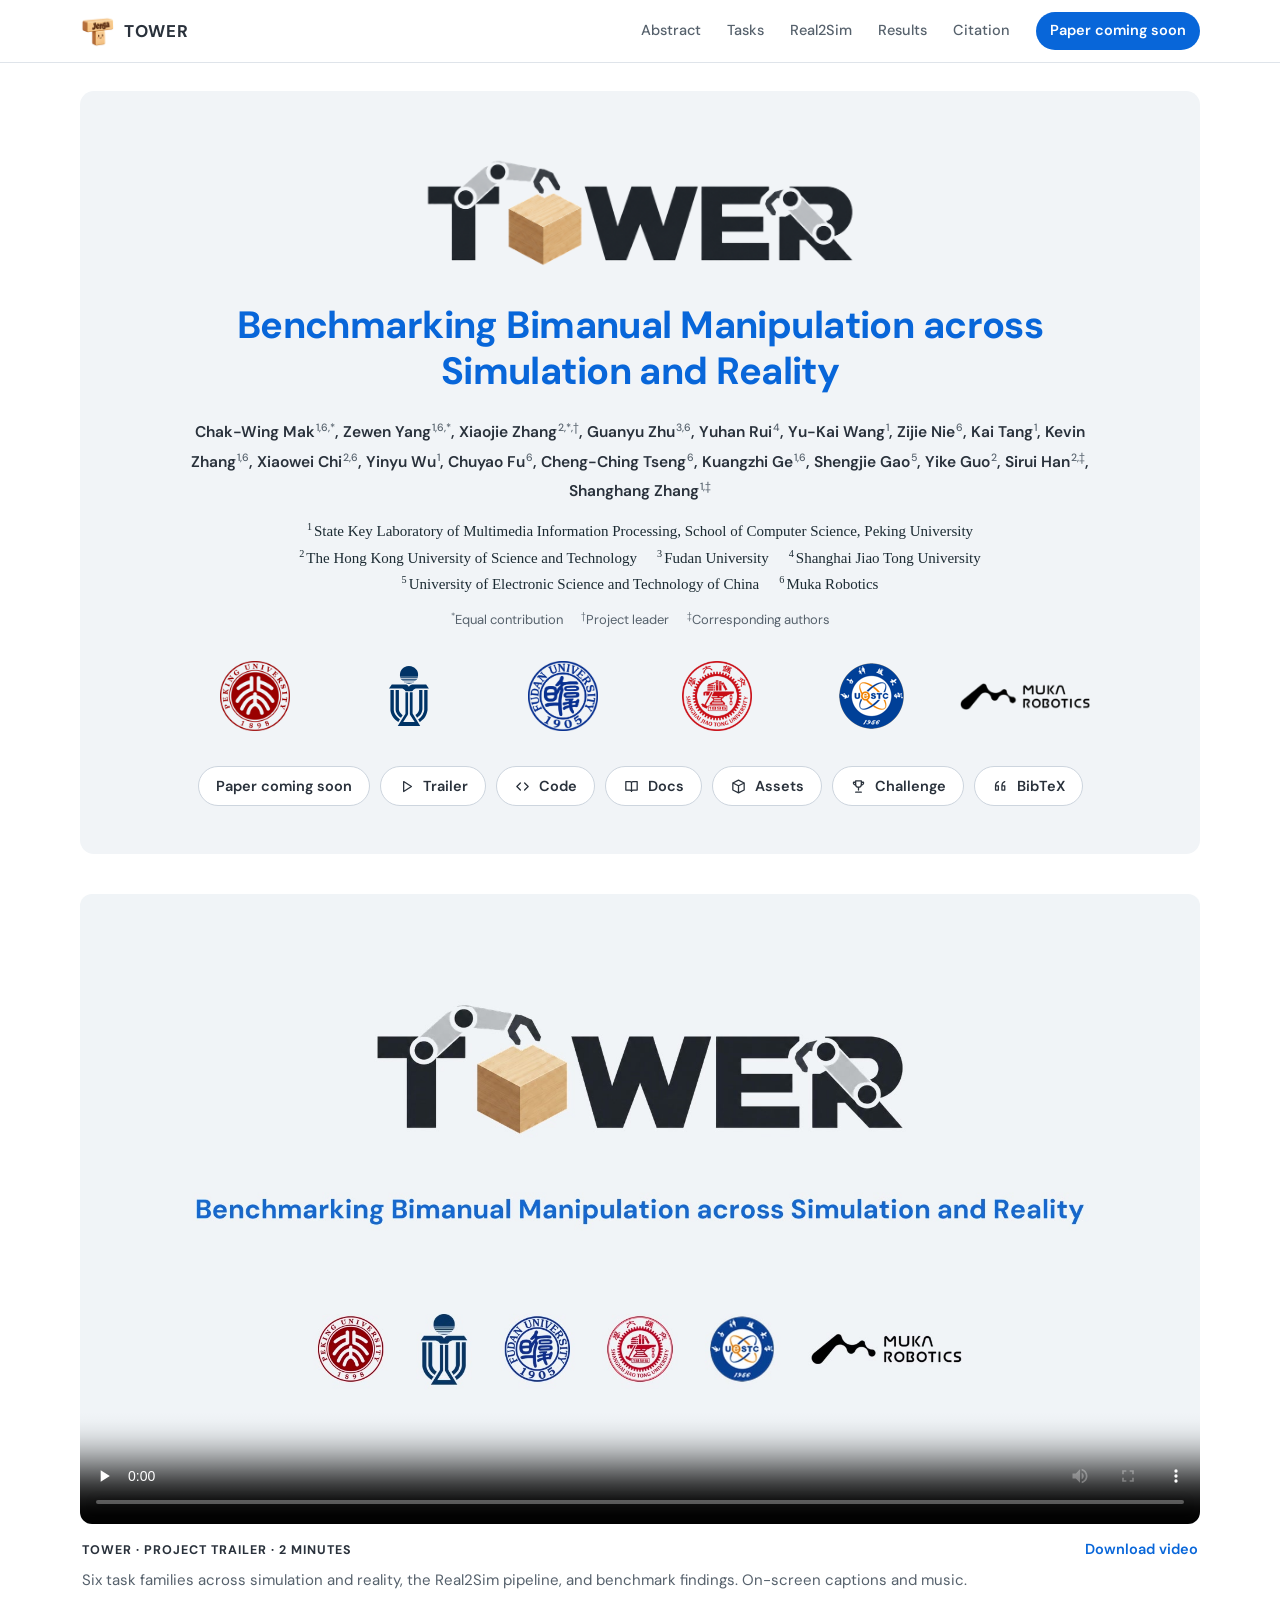
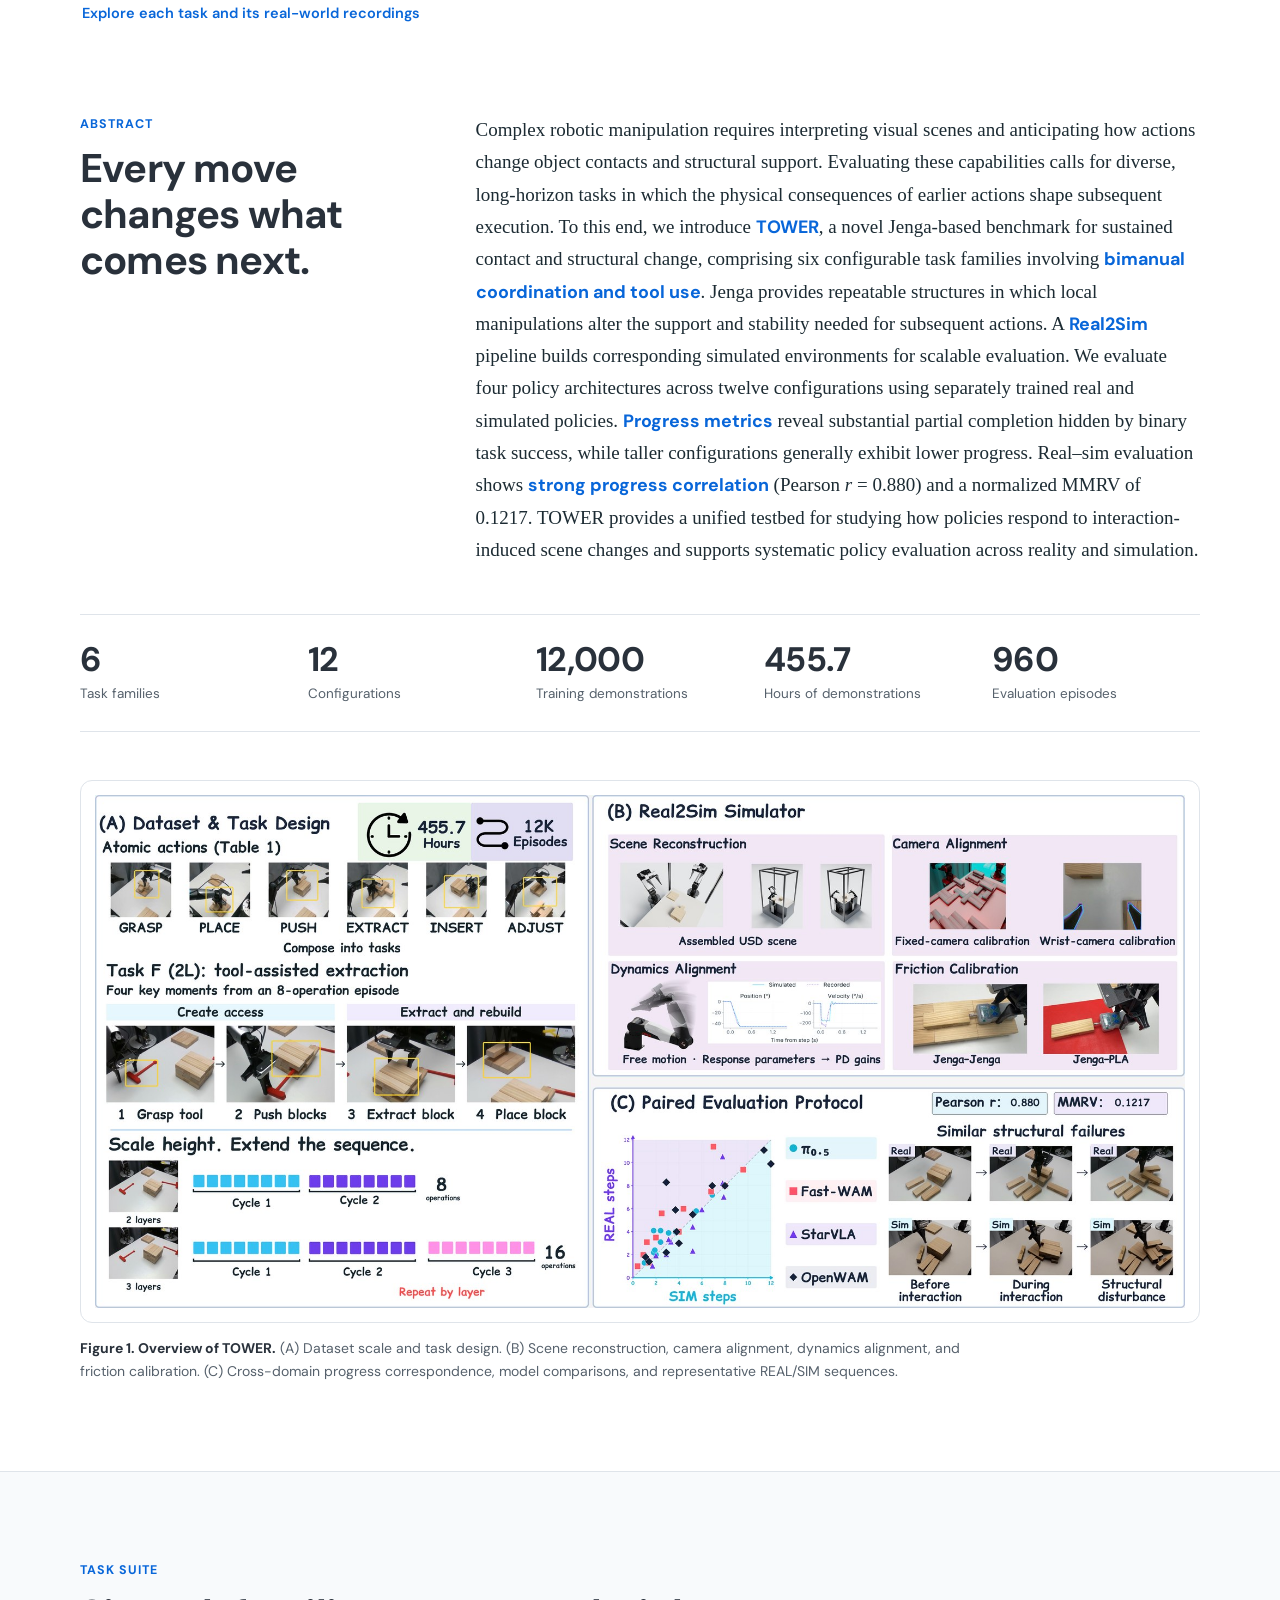
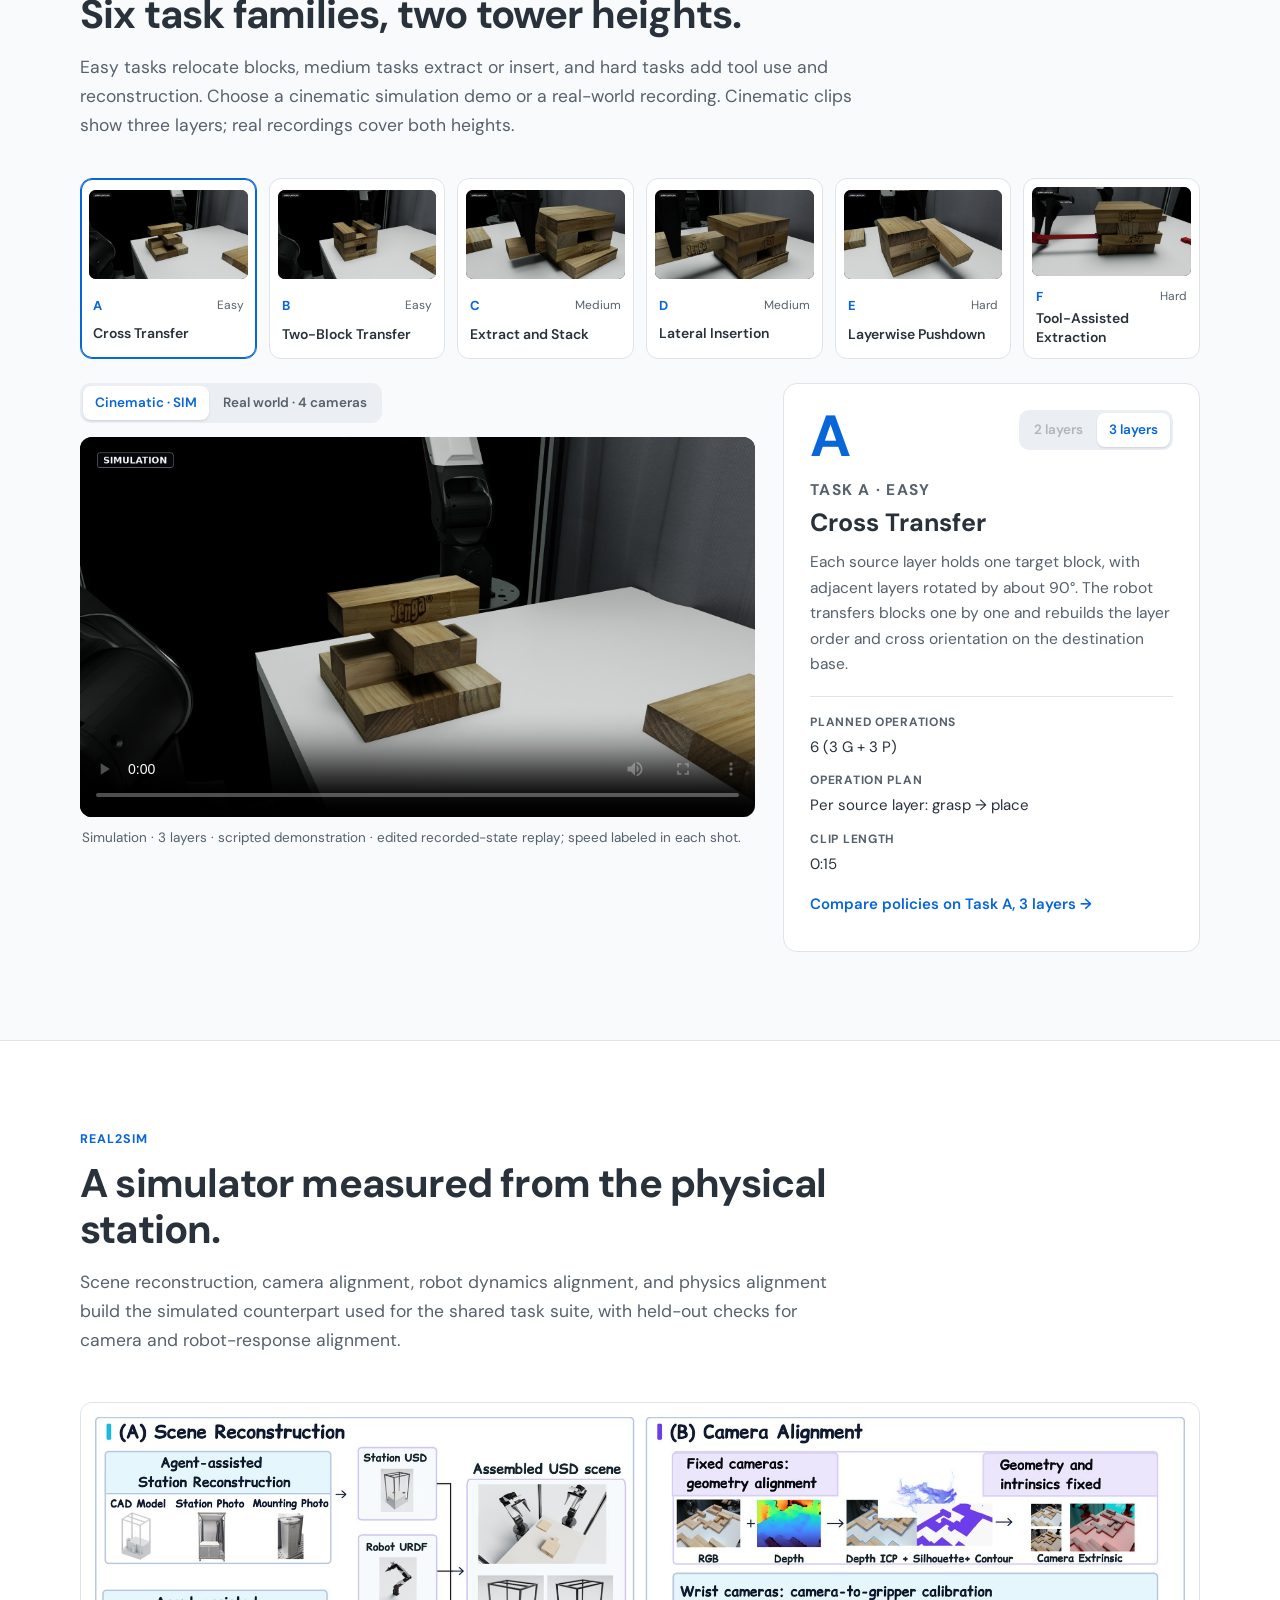
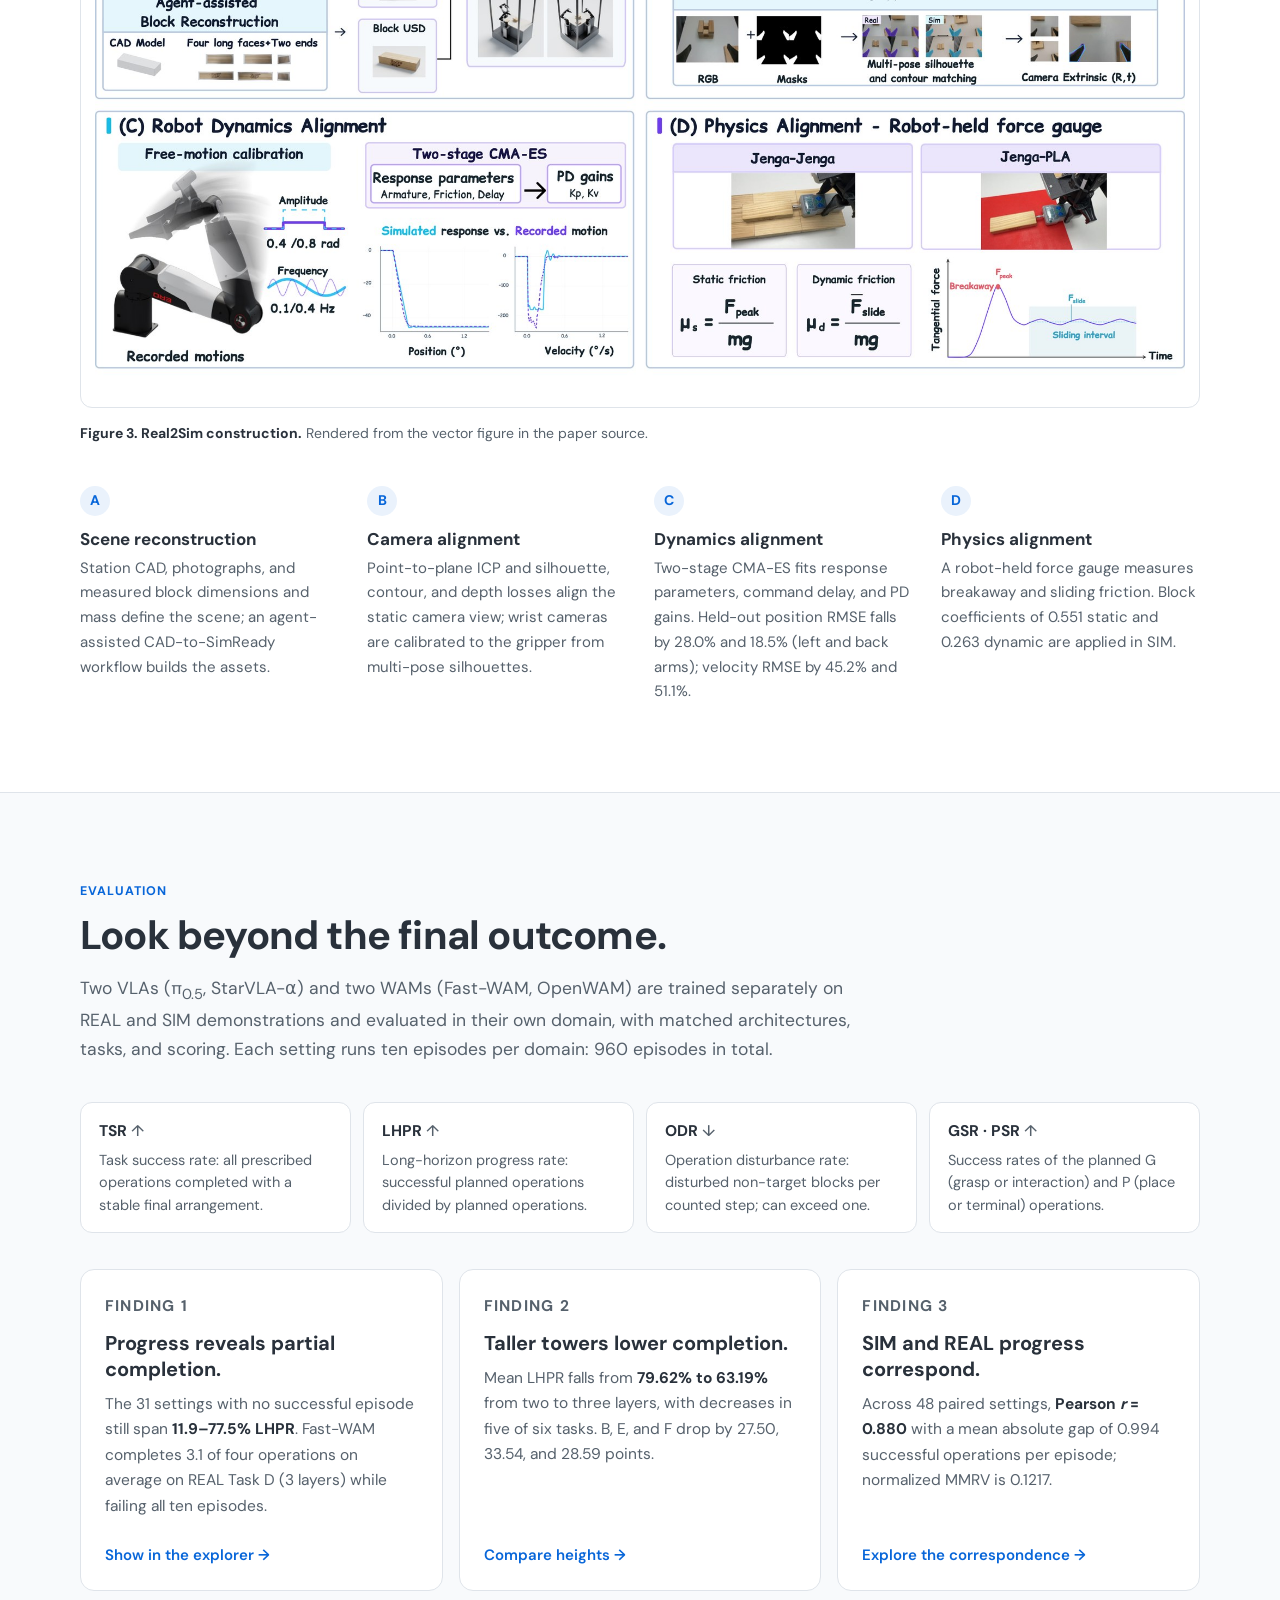
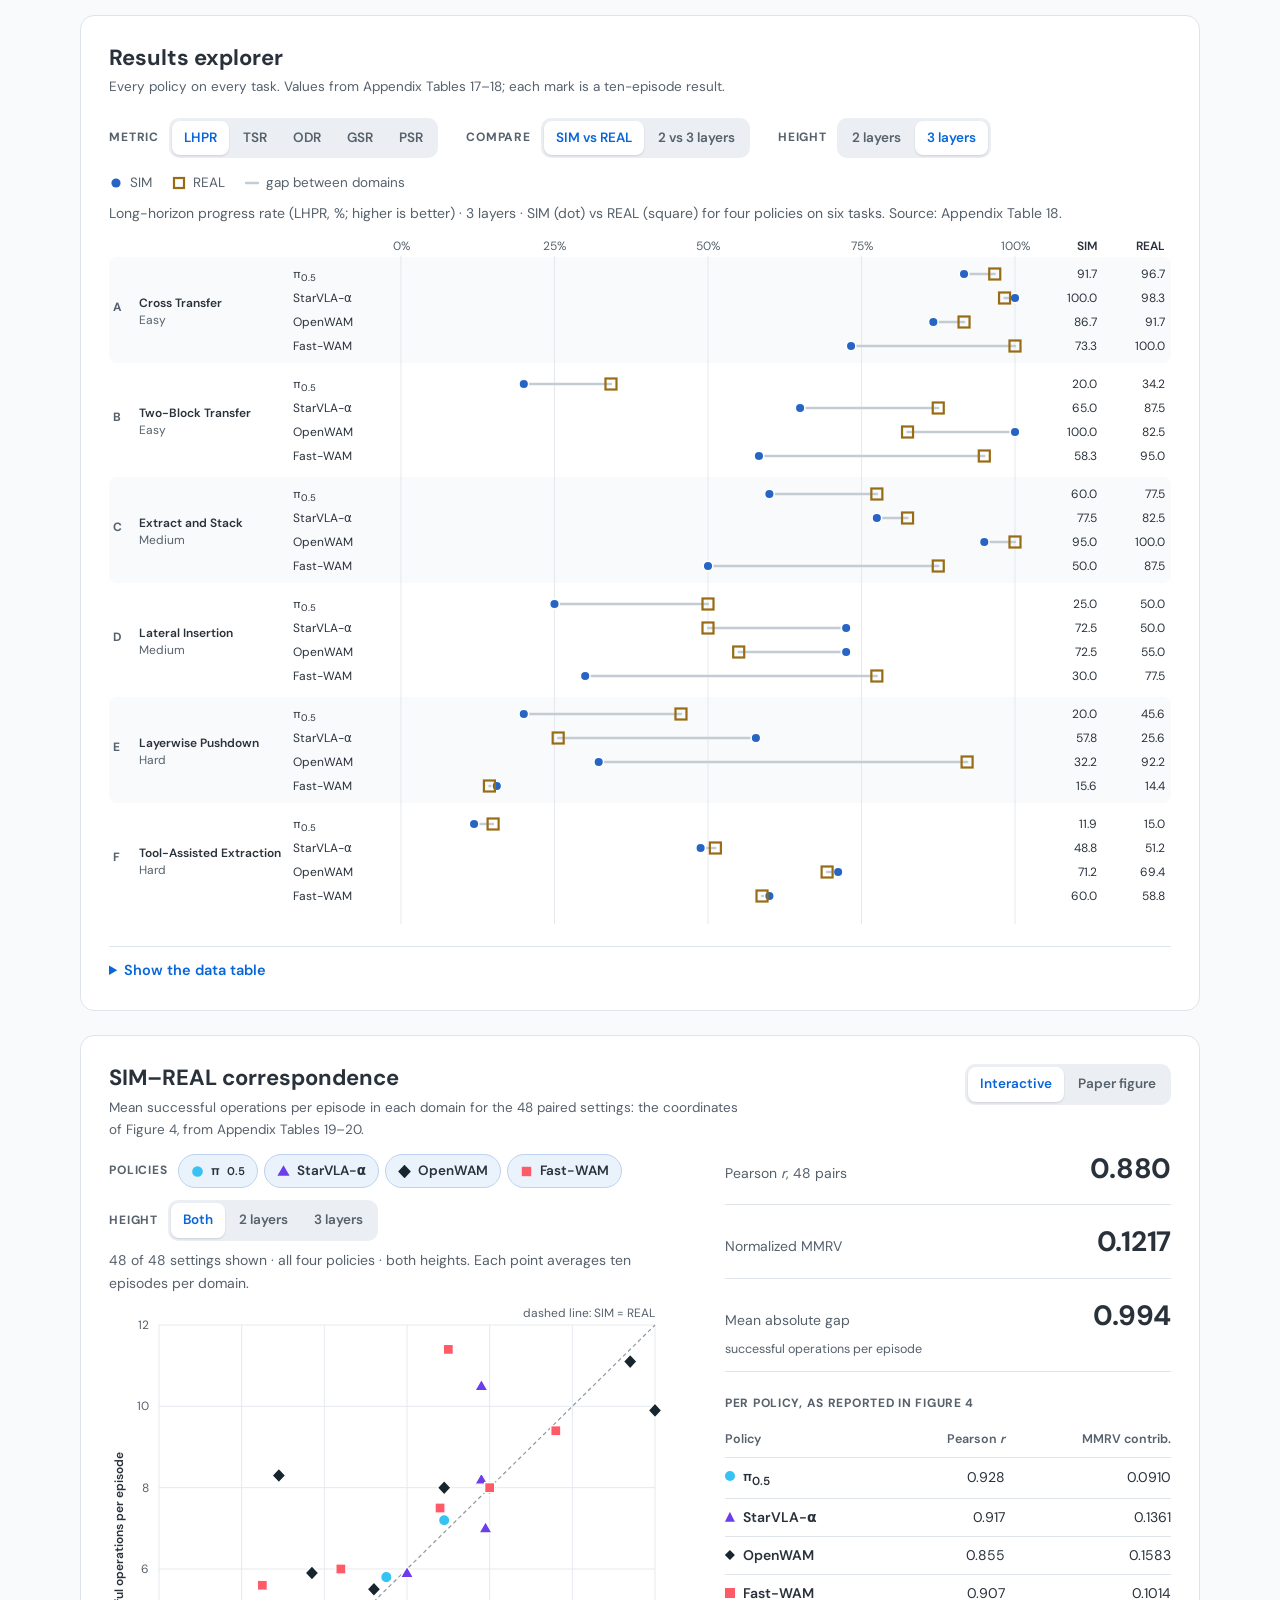
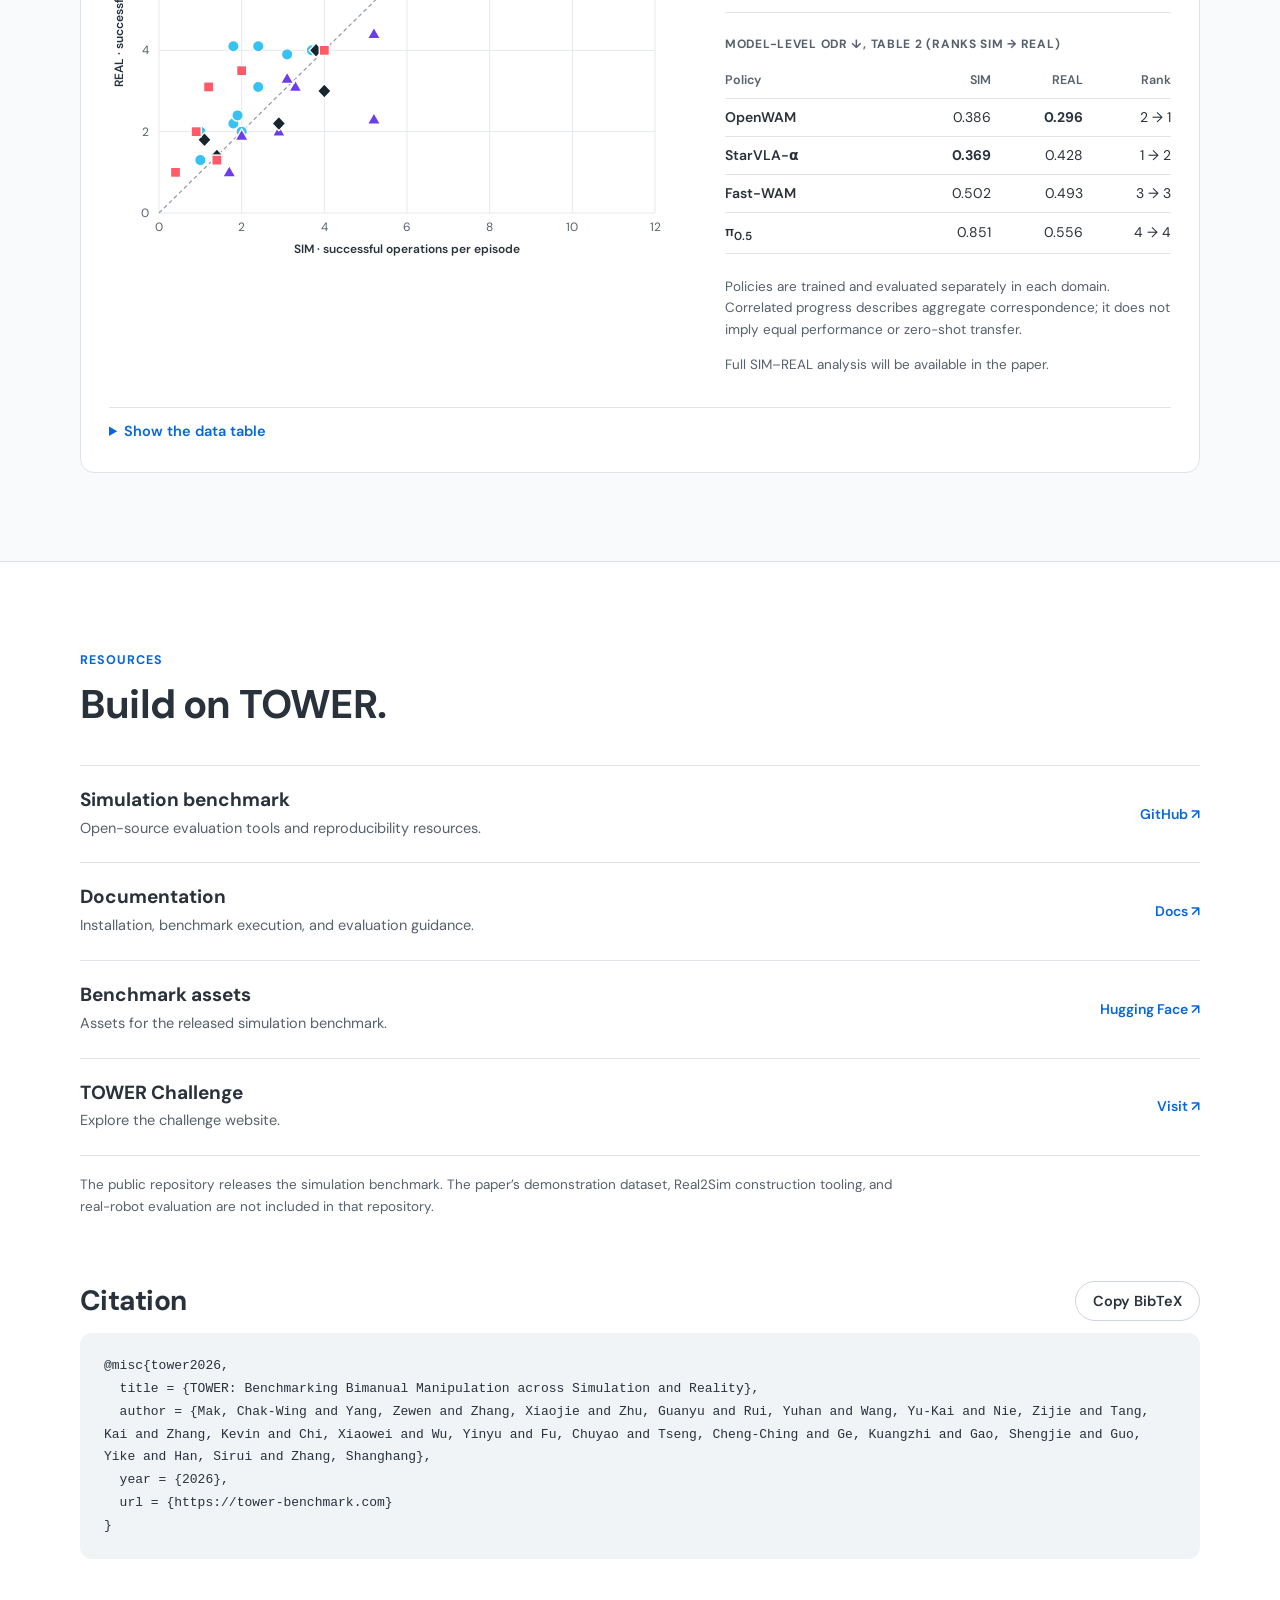
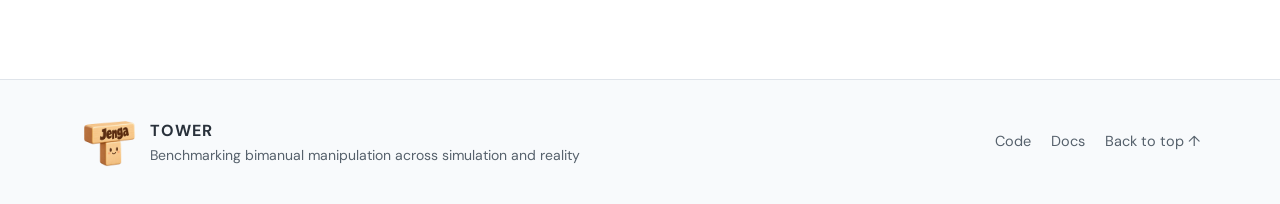
==== commit 6beee479: "Show complete simulation thumbnails without camera-grid crop" ====
--- a/index.html
+++ b/index.html
@@ -13,7 +13,7 @@
 <meta name="twitter:card" content="summary_large_image">
 <link rel="icon" href="assets/favicon.png" type="image/png">
 <link rel="apple-touch-icon" href="assets/apple-touch-icon.png">
-<link rel="stylesheet" href="style.css">
+<link rel="stylesheet" href="style.css?v=full-sim-thumbnails">
 </head>
 <body>
 <a class="skip" href="#abstract">Skip to content</a>
@@ -102,12 +102,12 @@
    <p>Easy tasks relocate blocks, medium tasks extract or insert, and hard tasks add tool use and reconstruction. Choose a cinematic simulation demo or a real-world recording. Cinematic clips show three layers; real recordings cover both heights.</p>
   </div>
   <div class="task-picker" role="group" aria-label="Choose task">
-   <button type="button" data-task="0" aria-pressed="true"><span class="thumb"><img src="assets/cinematic-A.jpg" alt="" width="960" height="720" loading="lazy"></span><span class="tp-letter">A</span><span class="tp-name">Cross Transfer</span><span class="tp-level">Easy</span></button>
-   <button type="button" data-task="1" aria-pressed="false"><span class="thumb"><img src="assets/cinematic-B.jpg" alt="" width="960" height="720" loading="lazy"></span><span class="tp-letter">B</span><span class="tp-name">Two-Block Transfer</span><span class="tp-level">Easy</span></button>
-   <button type="button" data-task="2" aria-pressed="false"><span class="thumb"><img src="assets/cinematic-C.jpg" alt="" width="960" height="720" loading="lazy"></span><span class="tp-letter">C</span><span class="tp-name">Extract and Stack</span><span class="tp-level">Medium</span></button>
-   <button type="button" data-task="3" aria-pressed="false"><span class="thumb"><img src="assets/cinematic-D.jpg" alt="" width="960" height="720" loading="lazy"></span><span class="tp-letter">D</span><span class="tp-name">Lateral Insertion</span><span class="tp-level">Medium</span></button>
-   <button type="button" data-task="4" aria-pressed="false"><span class="thumb"><img src="assets/cinematic-E.jpg" alt="" width="960" height="720" loading="lazy"></span><span class="tp-letter">E</span><span class="tp-name">Layerwise Pushdown</span><span class="tp-level">Hard</span></button>
-   <button type="button" data-task="5" aria-pressed="false"><span class="thumb"><img src="assets/cinematic-F.jpg" alt="" width="960" height="720" loading="lazy"></span><span class="tp-letter">F</span><span class="tp-name">Tool-Assisted Extraction</span><span class="tp-level">Hard</span></button>
+   <button type="button" data-task="0" aria-pressed="true"><span class="thumb"><img src="assets/cinematic-A.jpg" alt="" width="1920" height="1080" loading="lazy"></span><span class="tp-letter">A</span><span class="tp-name">Cross Transfer</span><span class="tp-level">Easy</span></button>
+   <button type="button" data-task="1" aria-pressed="false"><span class="thumb"><img src="assets/cinematic-B.jpg" alt="" width="1920" height="1080" loading="lazy"></span><span class="tp-letter">B</span><span class="tp-name">Two-Block Transfer</span><span class="tp-level">Easy</span></button>
+   <button type="button" data-task="2" aria-pressed="false"><span class="thumb"><img src="assets/cinematic-C.jpg" alt="" width="1920" height="1080" loading="lazy"></span><span class="tp-letter">C</span><span class="tp-name">Extract and Stack</span><span class="tp-level">Medium</span></button>
+   <button type="button" data-task="3" aria-pressed="false"><span class="thumb"><img src="assets/cinematic-D.jpg" alt="" width="1920" height="1080" loading="lazy"></span><span class="tp-letter">D</span><span class="tp-name">Lateral Insertion</span><span class="tp-level">Medium</span></button>
+   <button type="button" data-task="4" aria-pressed="false"><span class="thumb"><img src="assets/cinematic-E.jpg" alt="" width="1920" height="1080" loading="lazy"></span><span class="tp-letter">E</span><span class="tp-name">Layerwise Pushdown</span><span class="tp-level">Hard</span></button>
+   <button type="button" data-task="5" aria-pressed="false"><span class="thumb"><img src="assets/cinematic-F.jpg" alt="" width="1920" height="1080" loading="lazy"></span><span class="tp-letter">F</span><span class="tp-name">Tool-Assisted Extraction</span><span class="tp-level">Hard</span></button>
   </div>
   <div class="task-stage">
    <div class="task-player">
--- a/style.css
+++ b/style.css
@@ -146,8 +146,8 @@
 .task-picker button{display:grid;grid-template-columns:auto 1fr;grid-template-areas:"thumb thumb" "letter level" "name name";align-items:center;gap:2px 8px;text-align:left;background:#fff;border:1px solid var(--line);border-radius:12px;padding:8px 8px 12px;transition:border-color .15s,box-shadow .15s}
 .task-picker button:hover{border-color:#B9C6D4}
 .task-picker button[aria-pressed=true]{border-color:var(--blue);box-shadow:inset 0 0 0 1px var(--blue)}
-.thumb{grid-area:thumb;aspect-ratio:4/3;border-radius:7px;overflow:hidden;background:#151A1F;margin-bottom:8px}
-.thumb img{width:200%;max-width:none;height:auto}/* posters are 2x2 camera grids; show the first fixed view */
+.thumb{grid-area:thumb;aspect-ratio:16/9;border-radius:7px;overflow:hidden;background:#151A1F;margin-bottom:8px}
+.thumb img{width:100%;height:100%;object-fit:contain}
 .tp-letter{grid-area:letter;font-weight:700;color:var(--blue);font-size:13px;padding-left:4px}
 .tp-level{grid-area:level;justify-self:end;font-size:12px;color:var(--muted);padding-right:4px}
 .tp-name{grid-area:name;font-weight:600;font-size:14px;line-height:1.3;color:var(--ink);padding:0 4px}
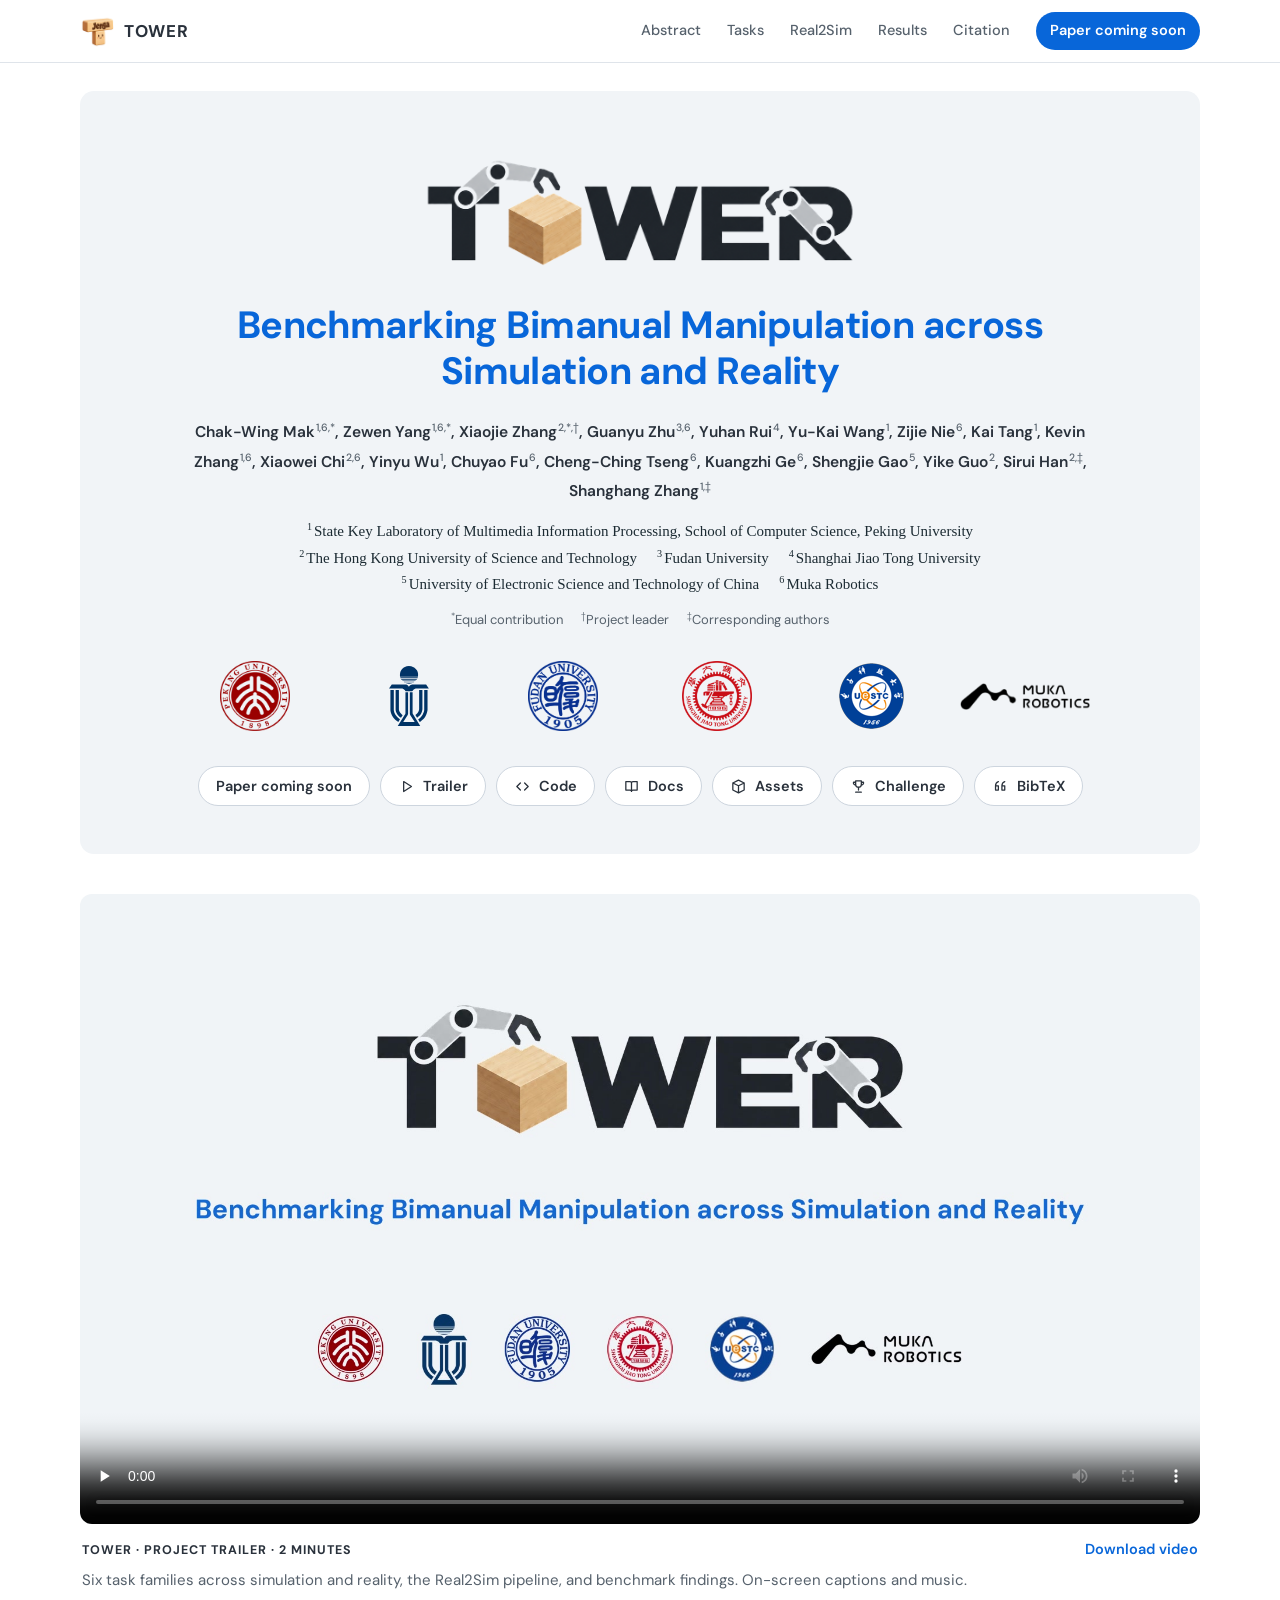
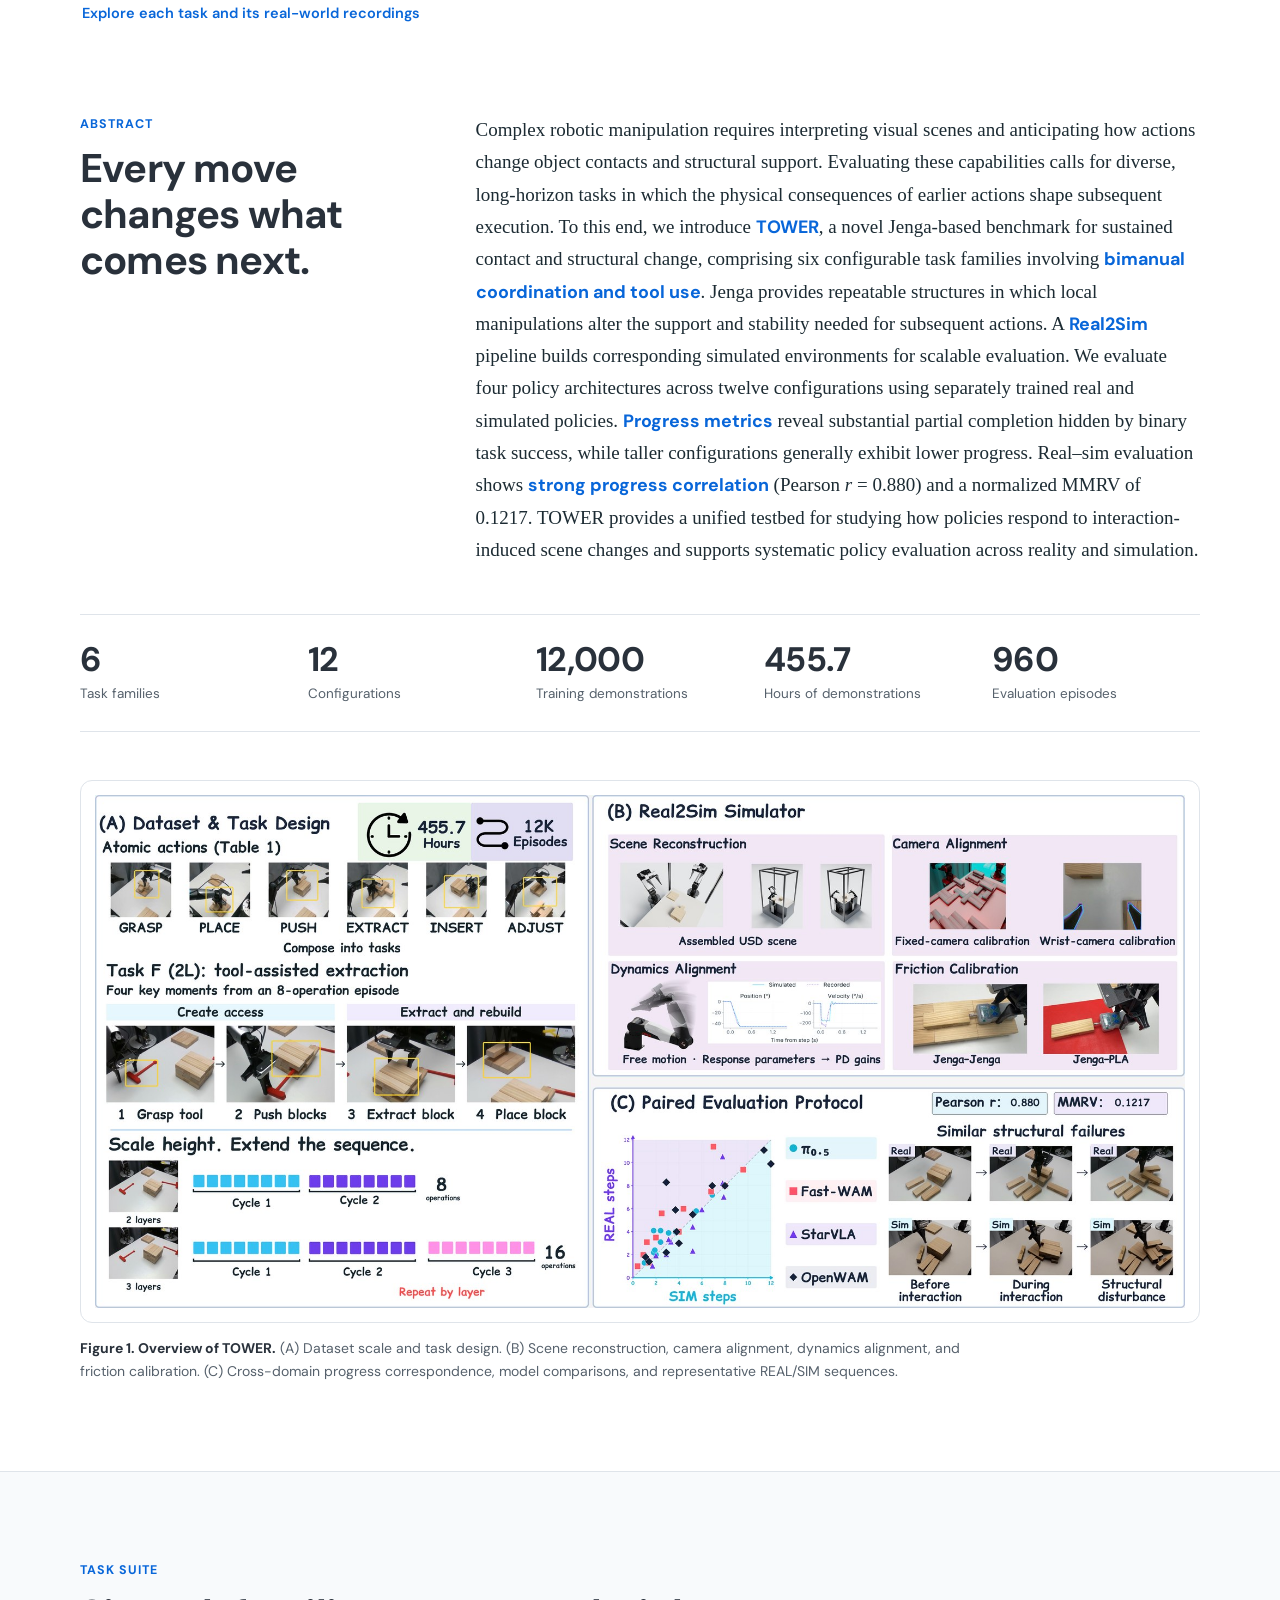
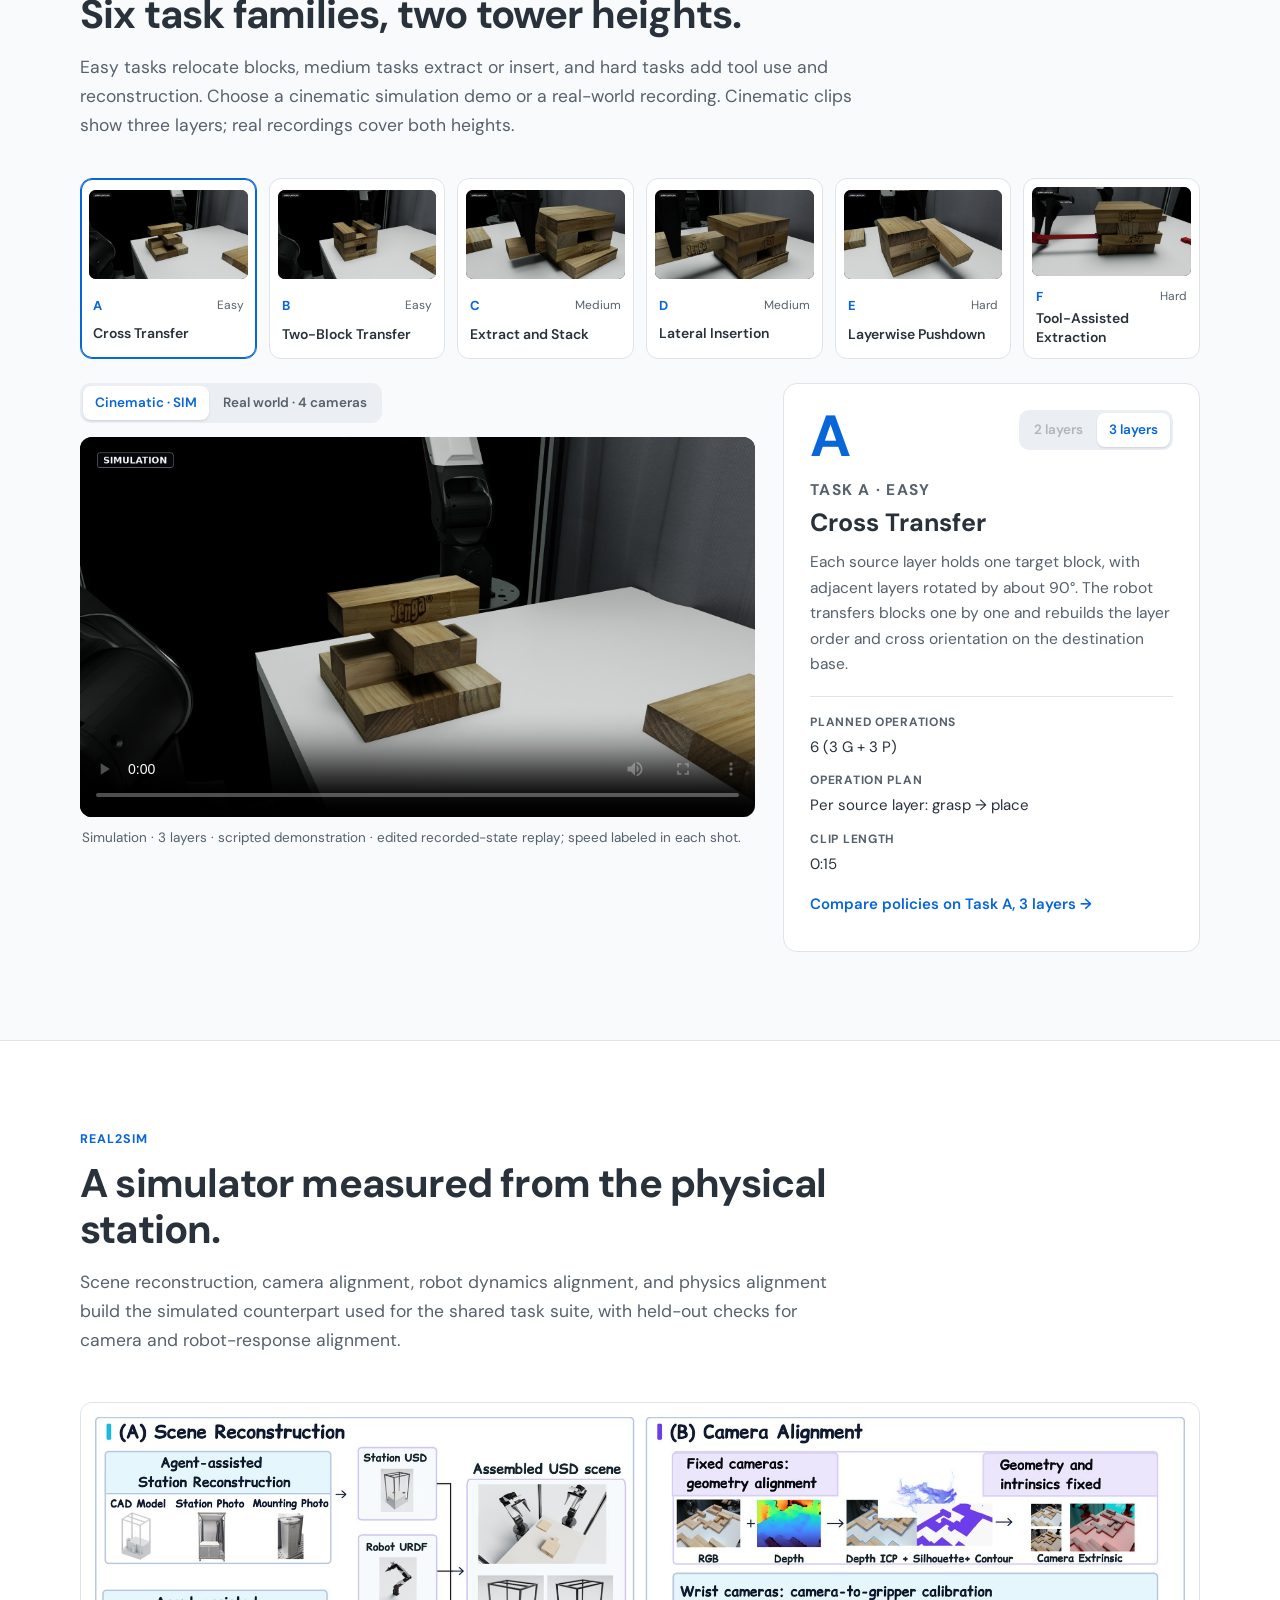
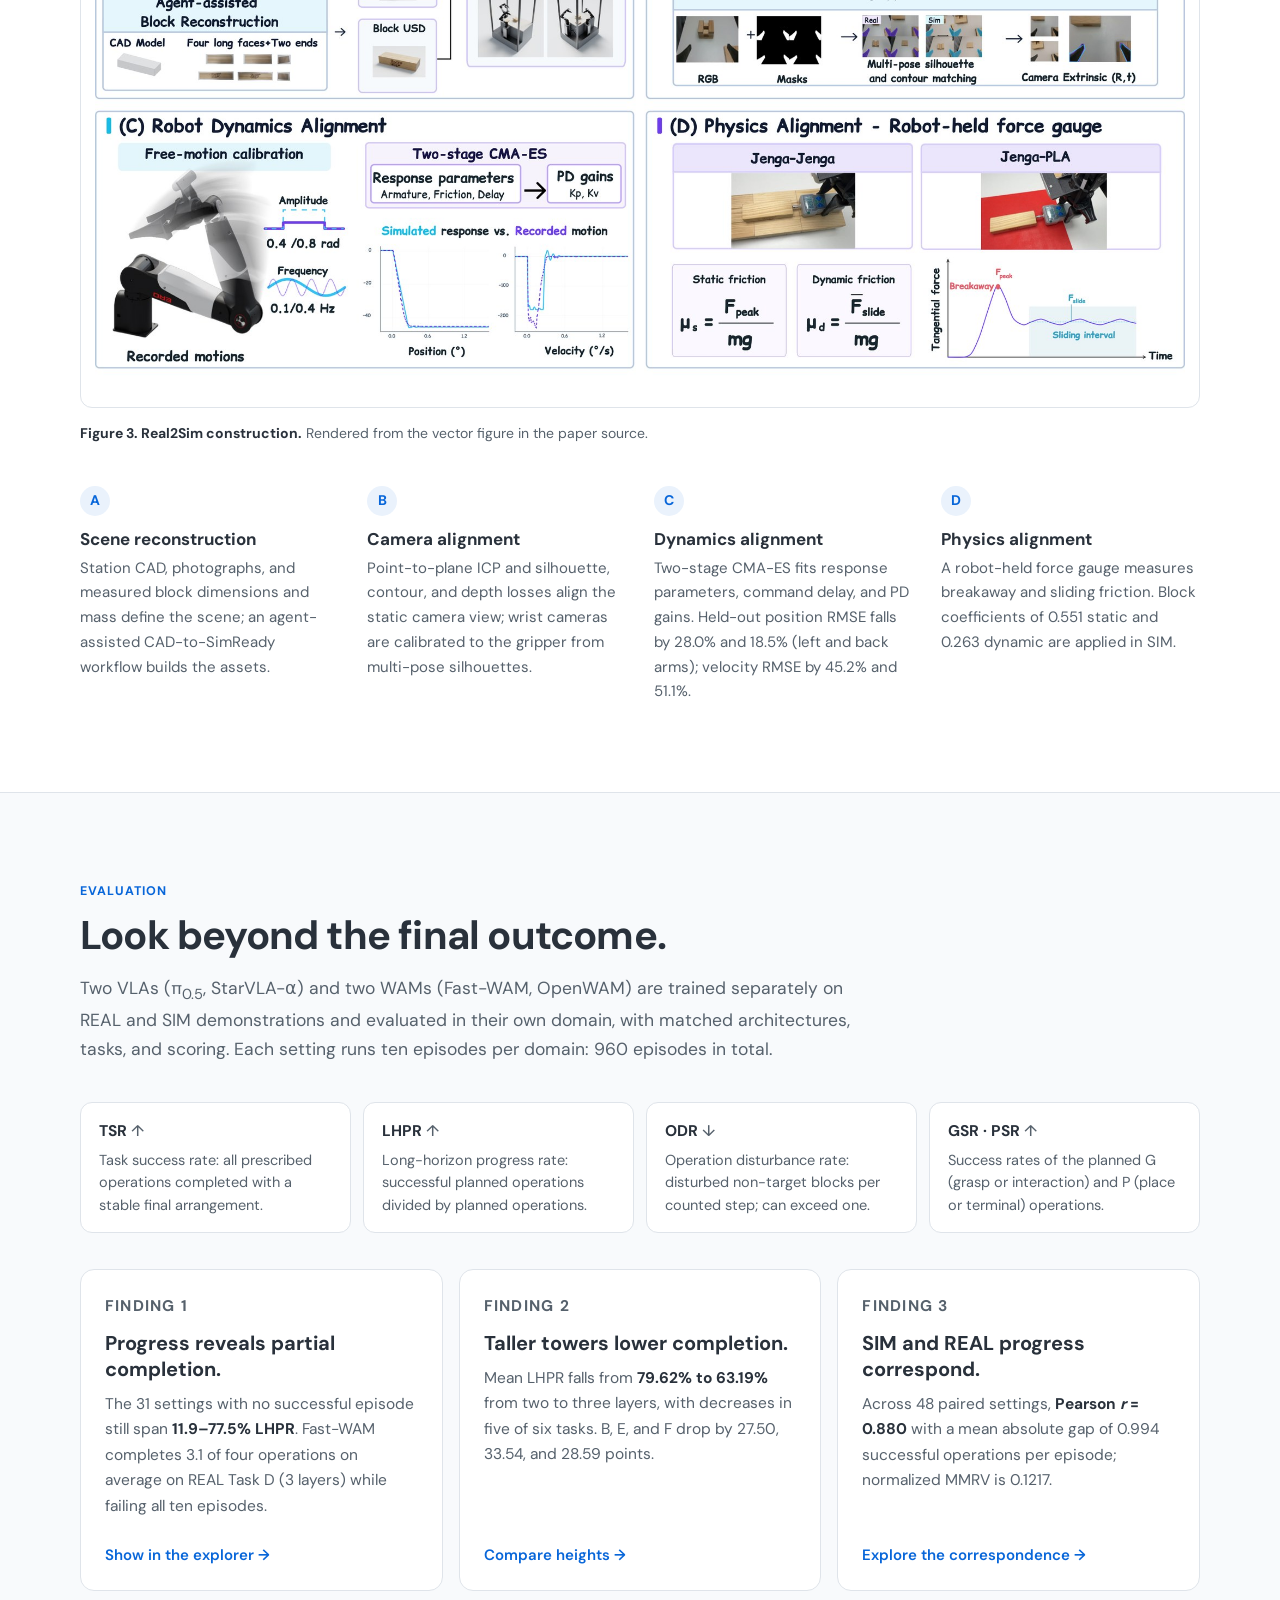
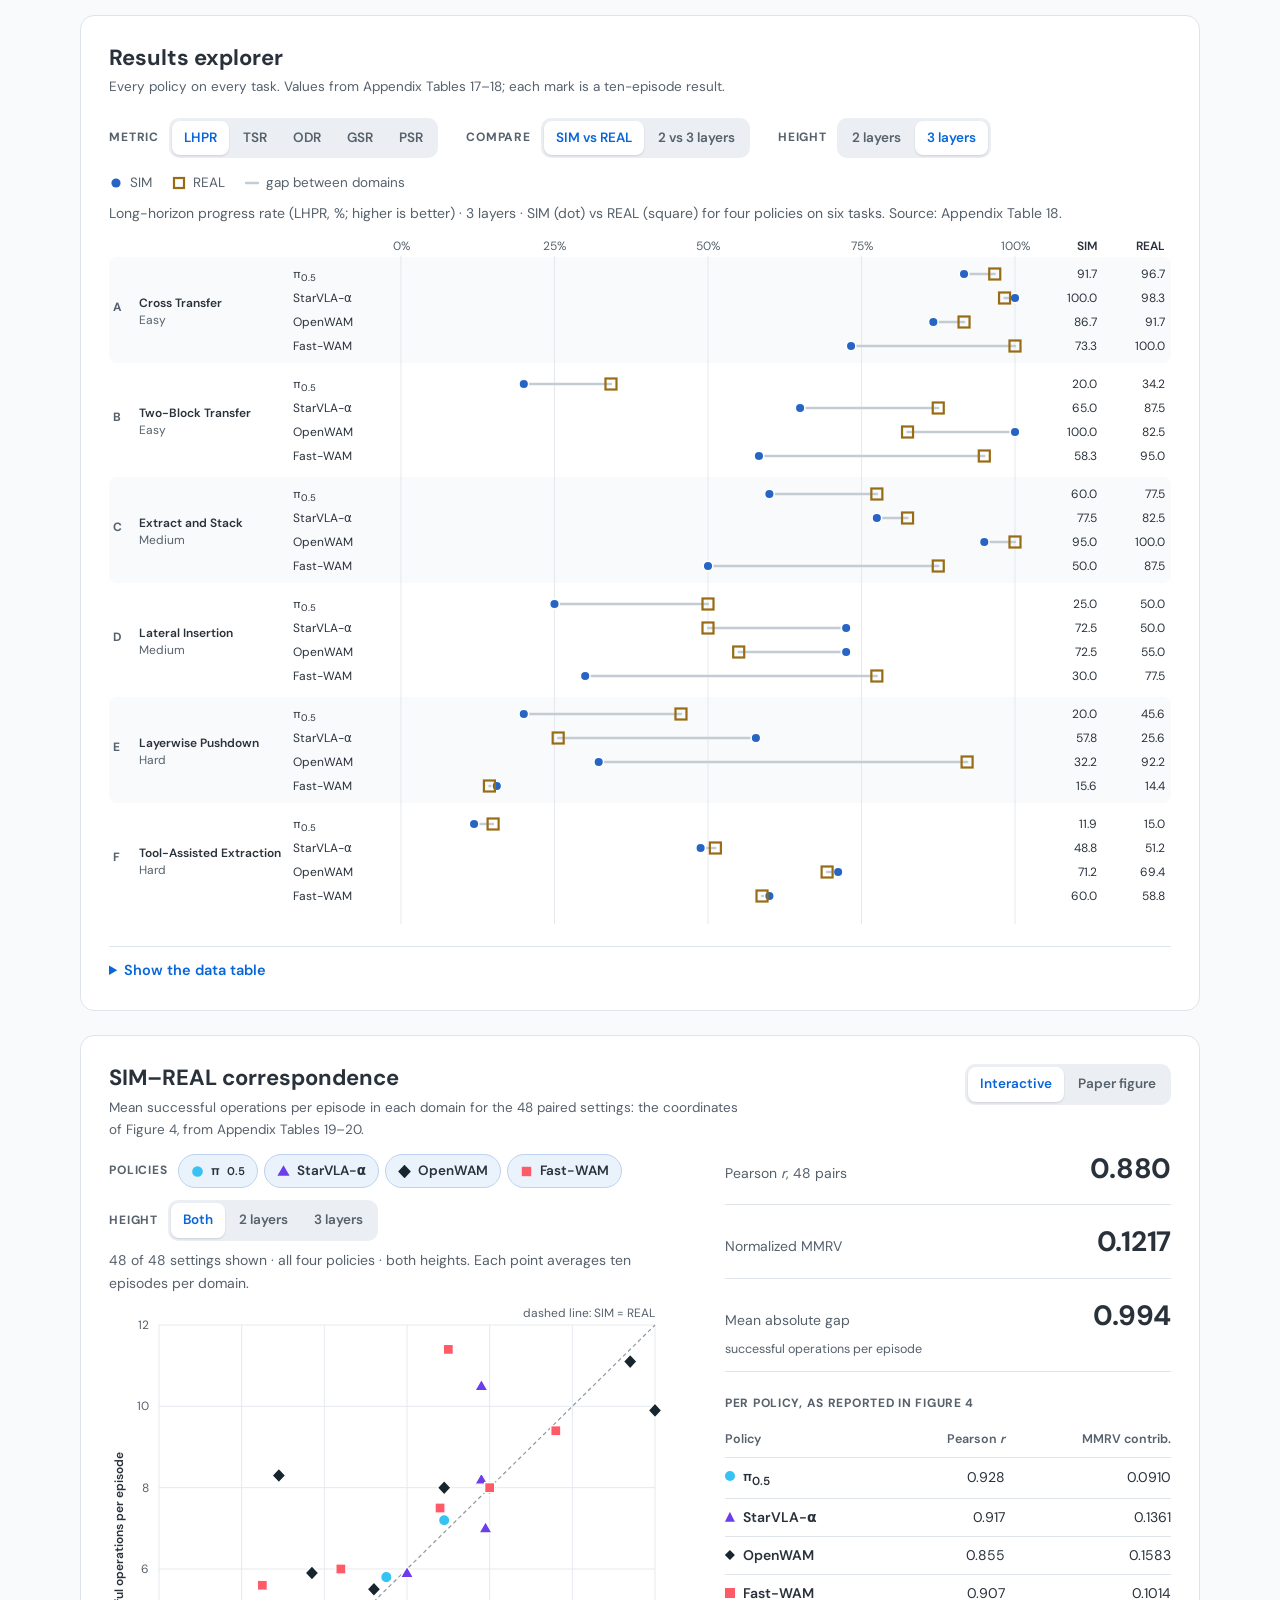
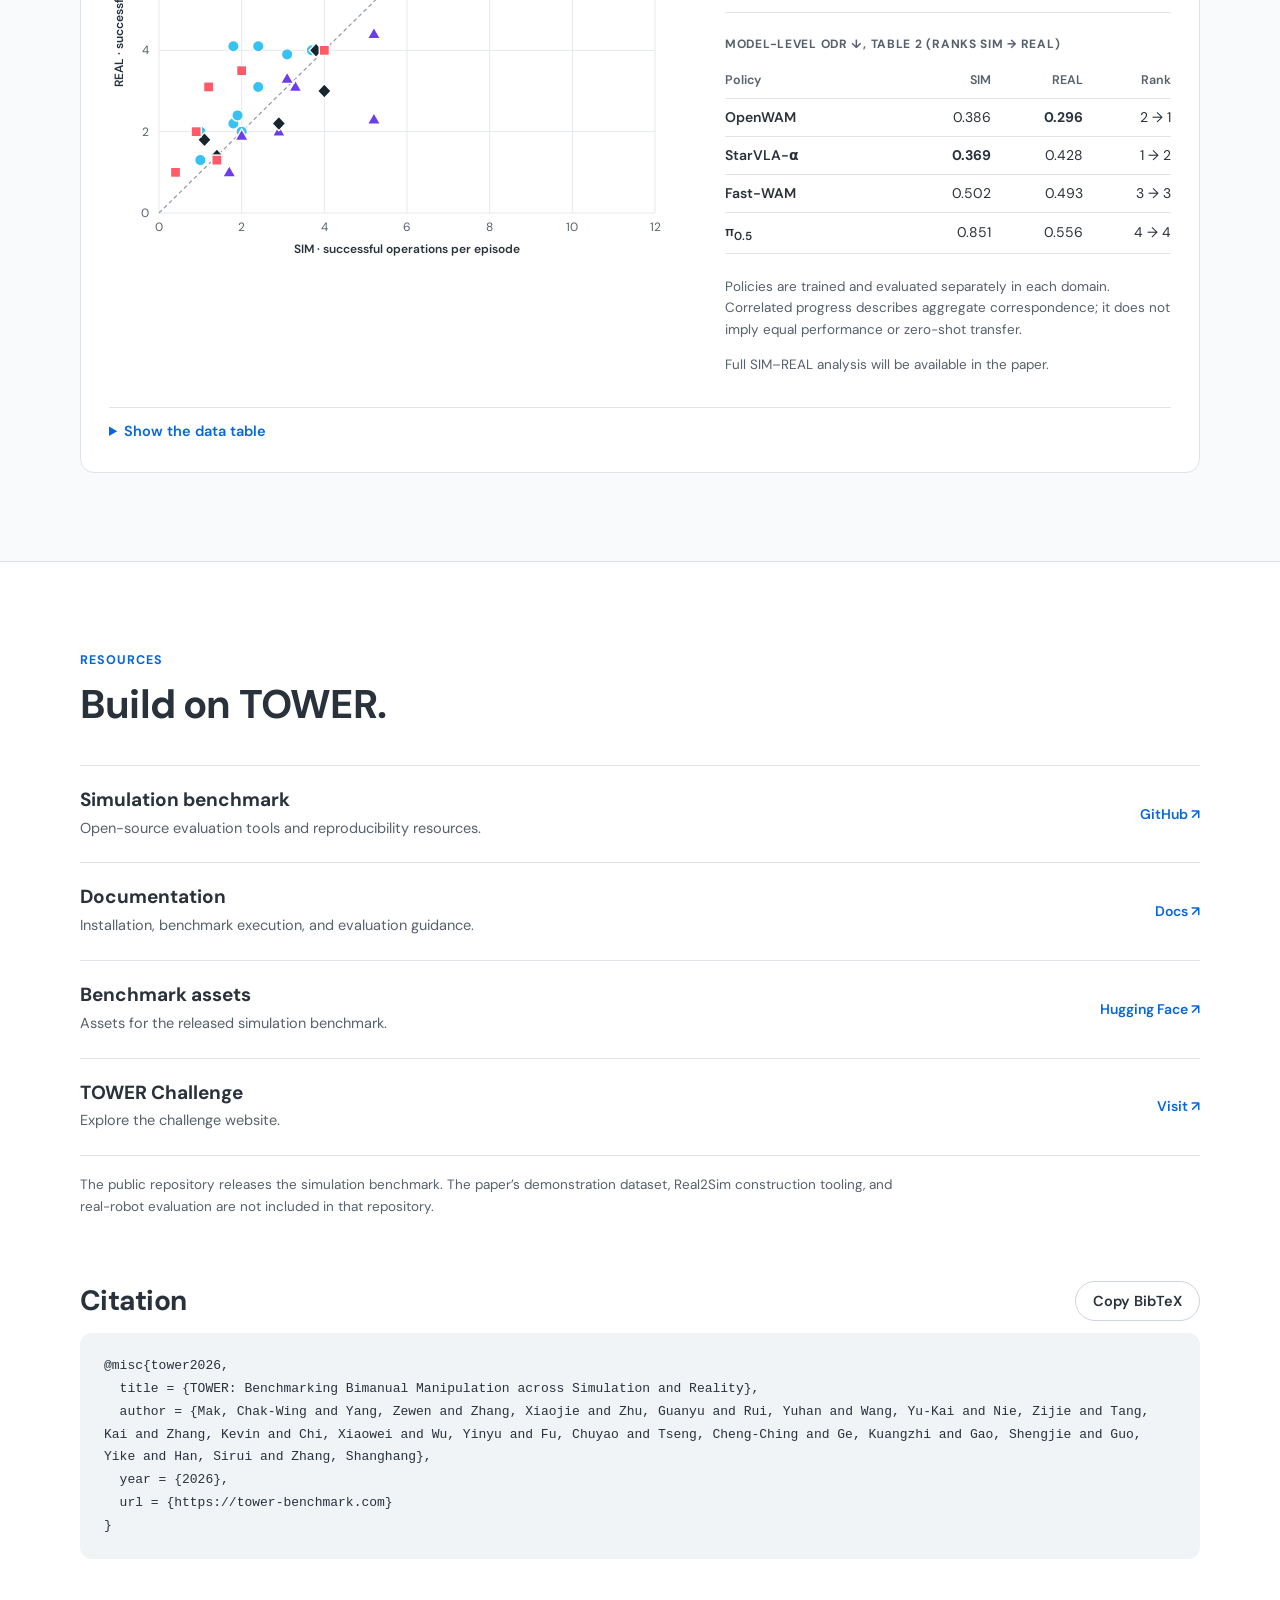
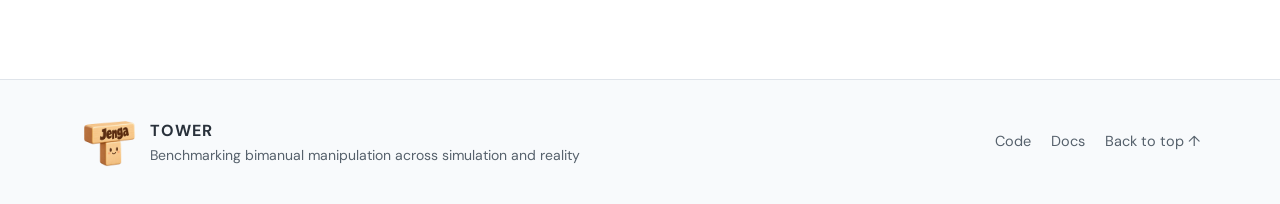
==== commit 544ced00: "Update Kuangzhi Ge affiliation to Muka Robotics only" ====
--- a/index.html
+++ b/index.html
@@ -32,7 +32,7 @@
  <div class="wrap">
   <div class="title-panel">
    <h1><img class="logo" src="assets/tower-logo.png" alt="TOWER" width="1000" height="285"><span class="sr-only">: </span><span class="title-text">Benchmarking Bimanual Manipulation across Simulation and Reality</span></h1>
-   <p class="authors">Chak-Wing Mak<sup>1,6,*</sup>, Zewen Yang<sup>1,6,*</sup>, Xiaojie Zhang<sup>2,*,†</sup>, Guanyu Zhu<sup>3,6</sup>, Yuhan Rui<sup>4</sup>, Yu-Kai Wang<sup>1</sup>, Zijie Nie<sup>6</sup>, Kai Tang<sup>1</sup>, Kevin Zhang<sup>1,6</sup>, Xiaowei Chi<sup>2,6</sup>, Yinyu Wu<sup>1</sup>, Chuyao Fu<sup>6</sup>, Cheng-Ching Tseng<sup>6</sup>, Kuangzhi Ge<sup>1,6</sup>, Shengjie Gao<sup>5</sup>, Yike Guo<sup>2</sup>, Sirui Han<sup>2,‡</sup>, Shanghang Zhang<sup>1,‡</sup></p>
+   <p class="authors">Chak-Wing Mak<sup>1,6,*</sup>, Zewen Yang<sup>1,6,*</sup>, Xiaojie Zhang<sup>2,*,†</sup>, Guanyu Zhu<sup>3,6</sup>, Yuhan Rui<sup>4</sup>, Yu-Kai Wang<sup>1</sup>, Zijie Nie<sup>6</sup>, Kai Tang<sup>1</sup>, Kevin Zhang<sup>1,6</sup>, Xiaowei Chi<sup>2,6</sup>, Yinyu Wu<sup>1</sup>, Chuyao Fu<sup>6</sup>, Cheng-Ching Tseng<sup>6</sup>, Kuangzhi Ge<sup>6</sup>, Shengjie Gao<sup>5</sup>, Yike Guo<sup>2</sup>, Sirui Han<sup>2,‡</sup>, Shanghang Zhang<sup>1,‡</sup></p>
    <ul class="affiliations">
     <li><sup>1</sup>State Key Laboratory of Multimedia Information Processing, School of Computer Science, Peking University</li>
     <li><sup>2</sup>The Hong Kong University of Science and Technology</li>
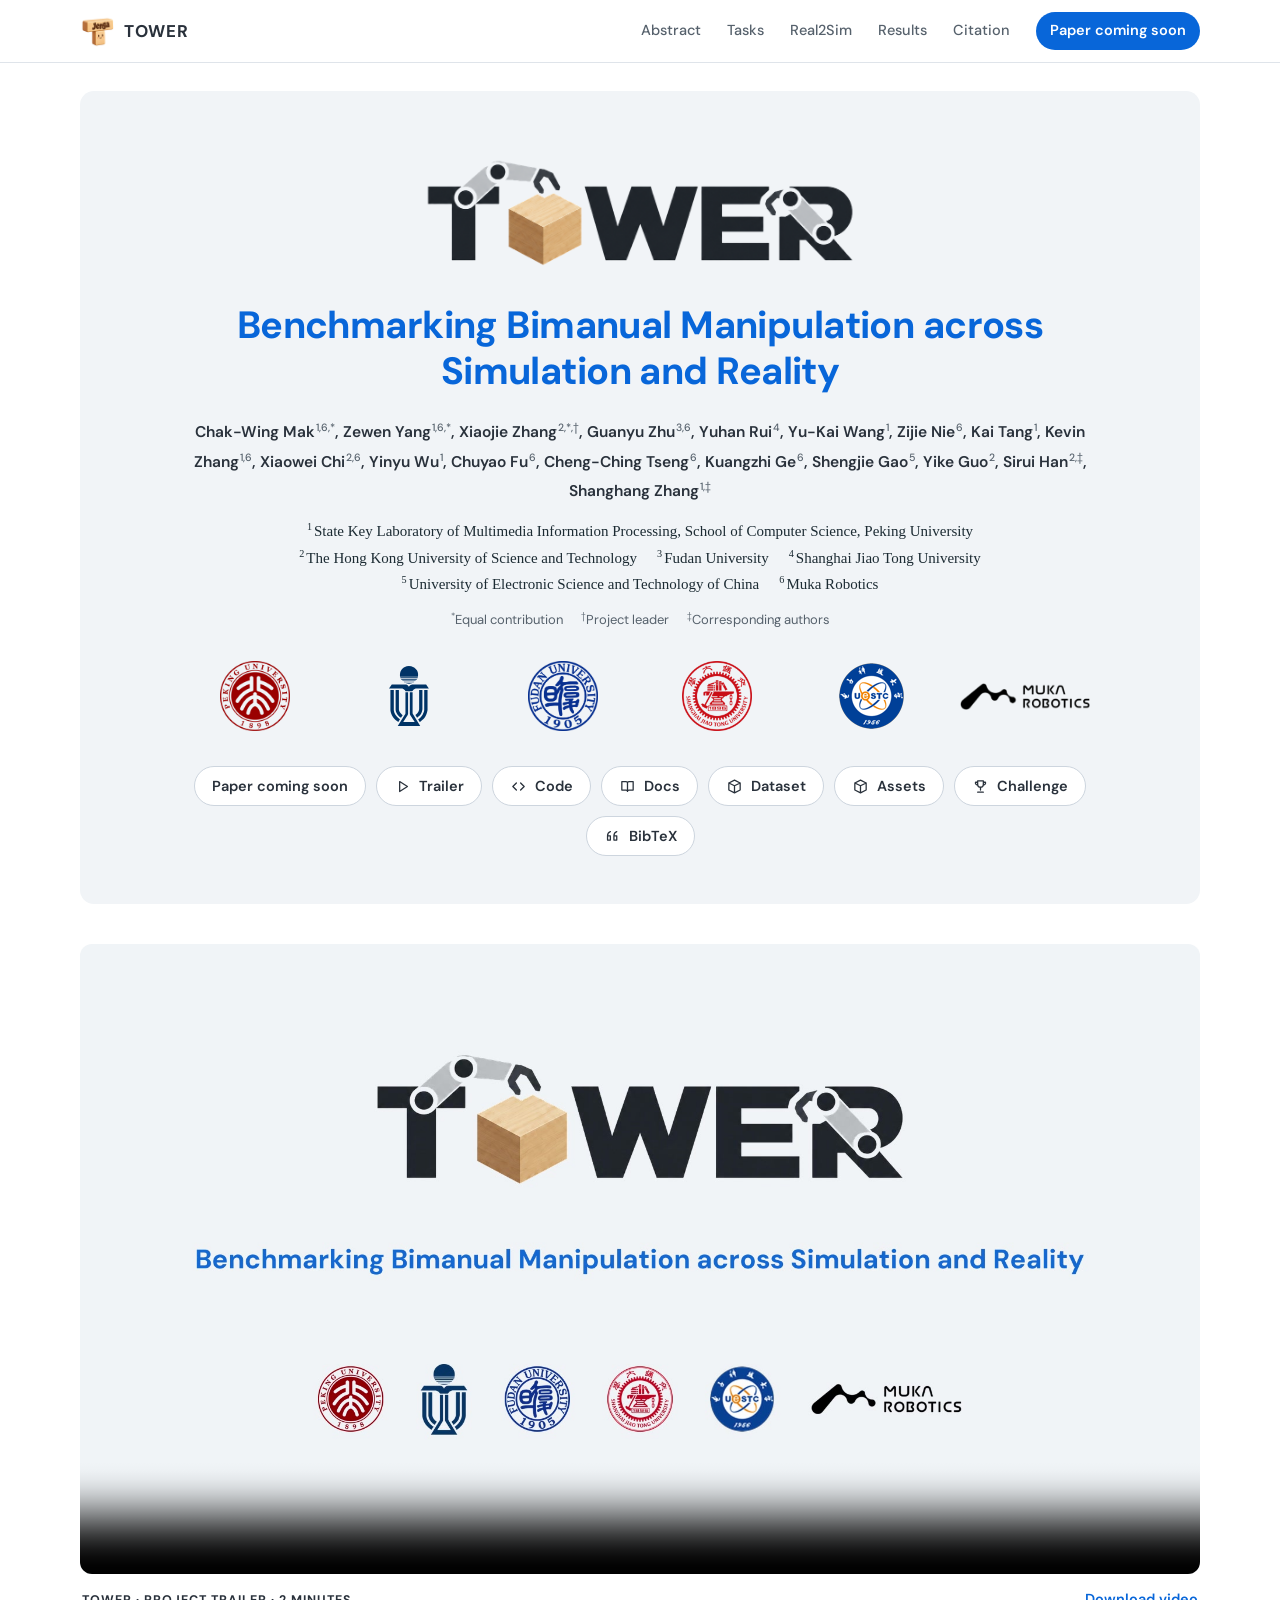
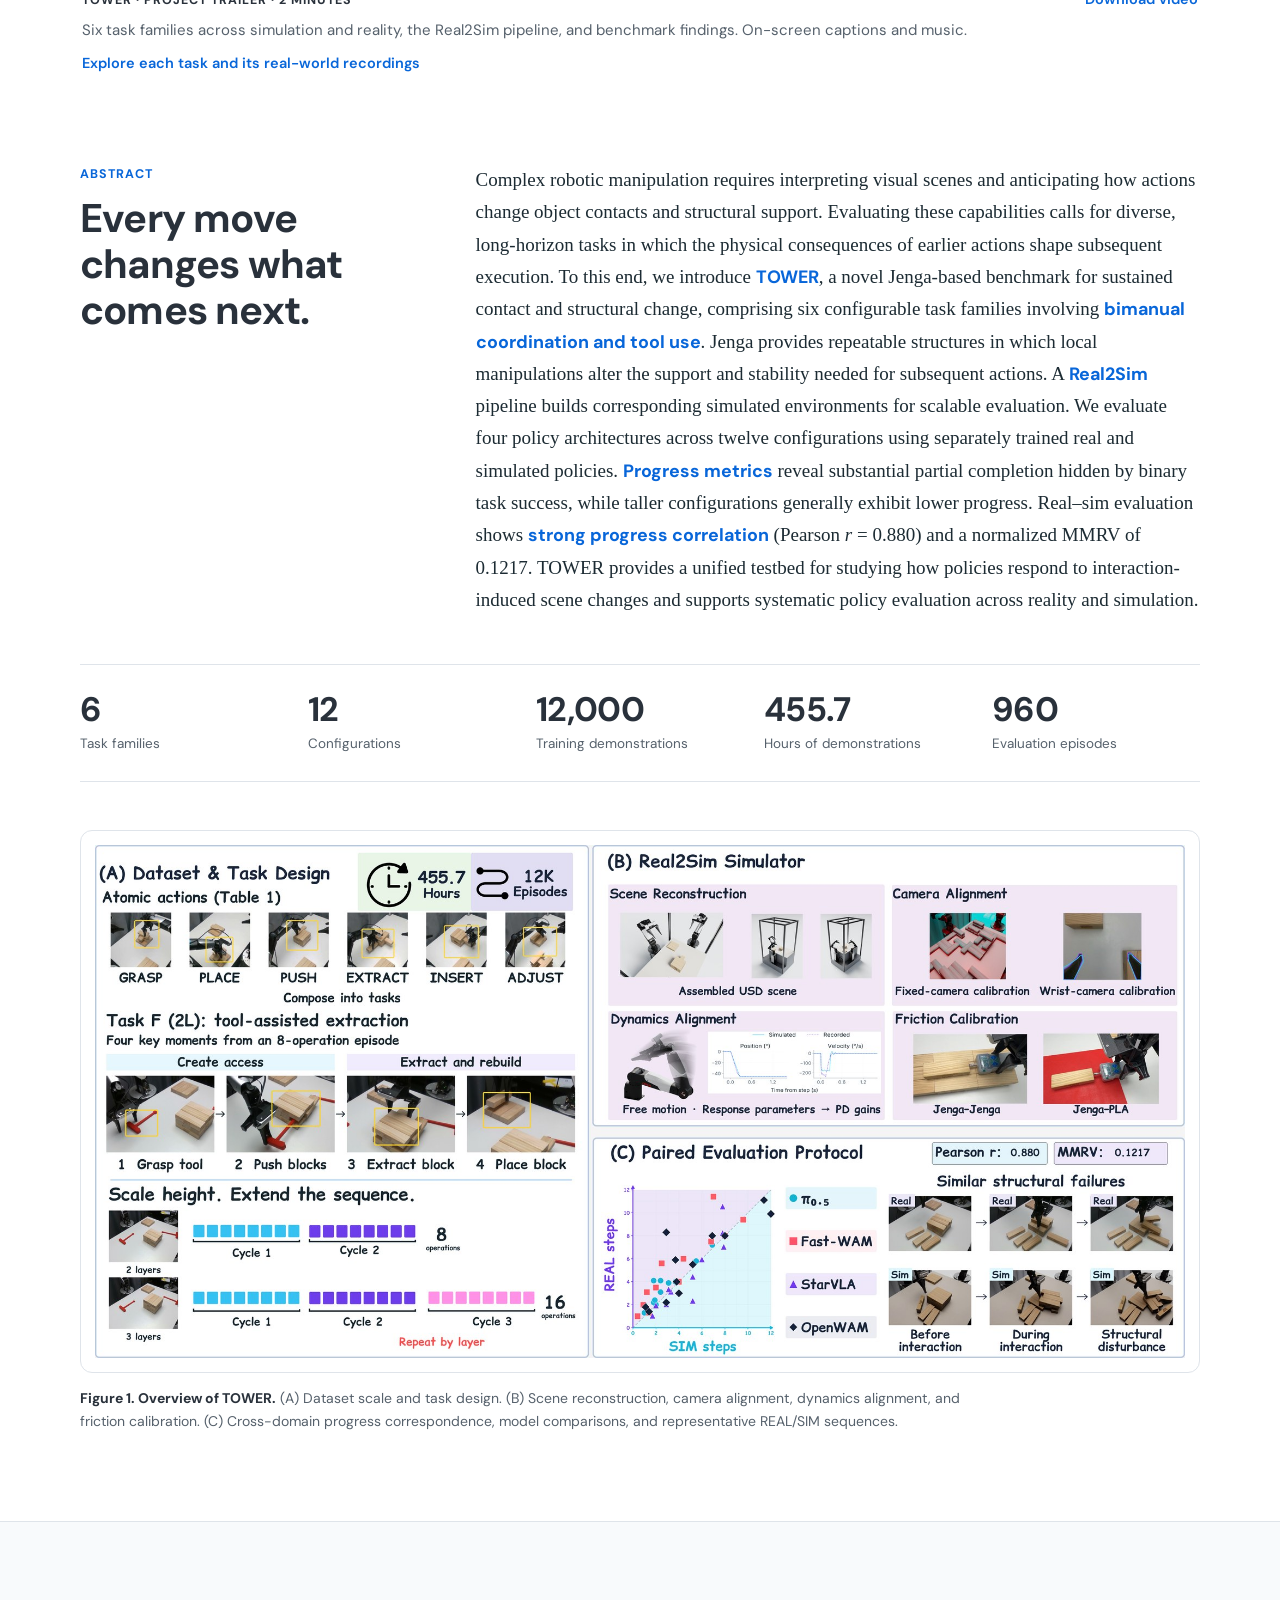
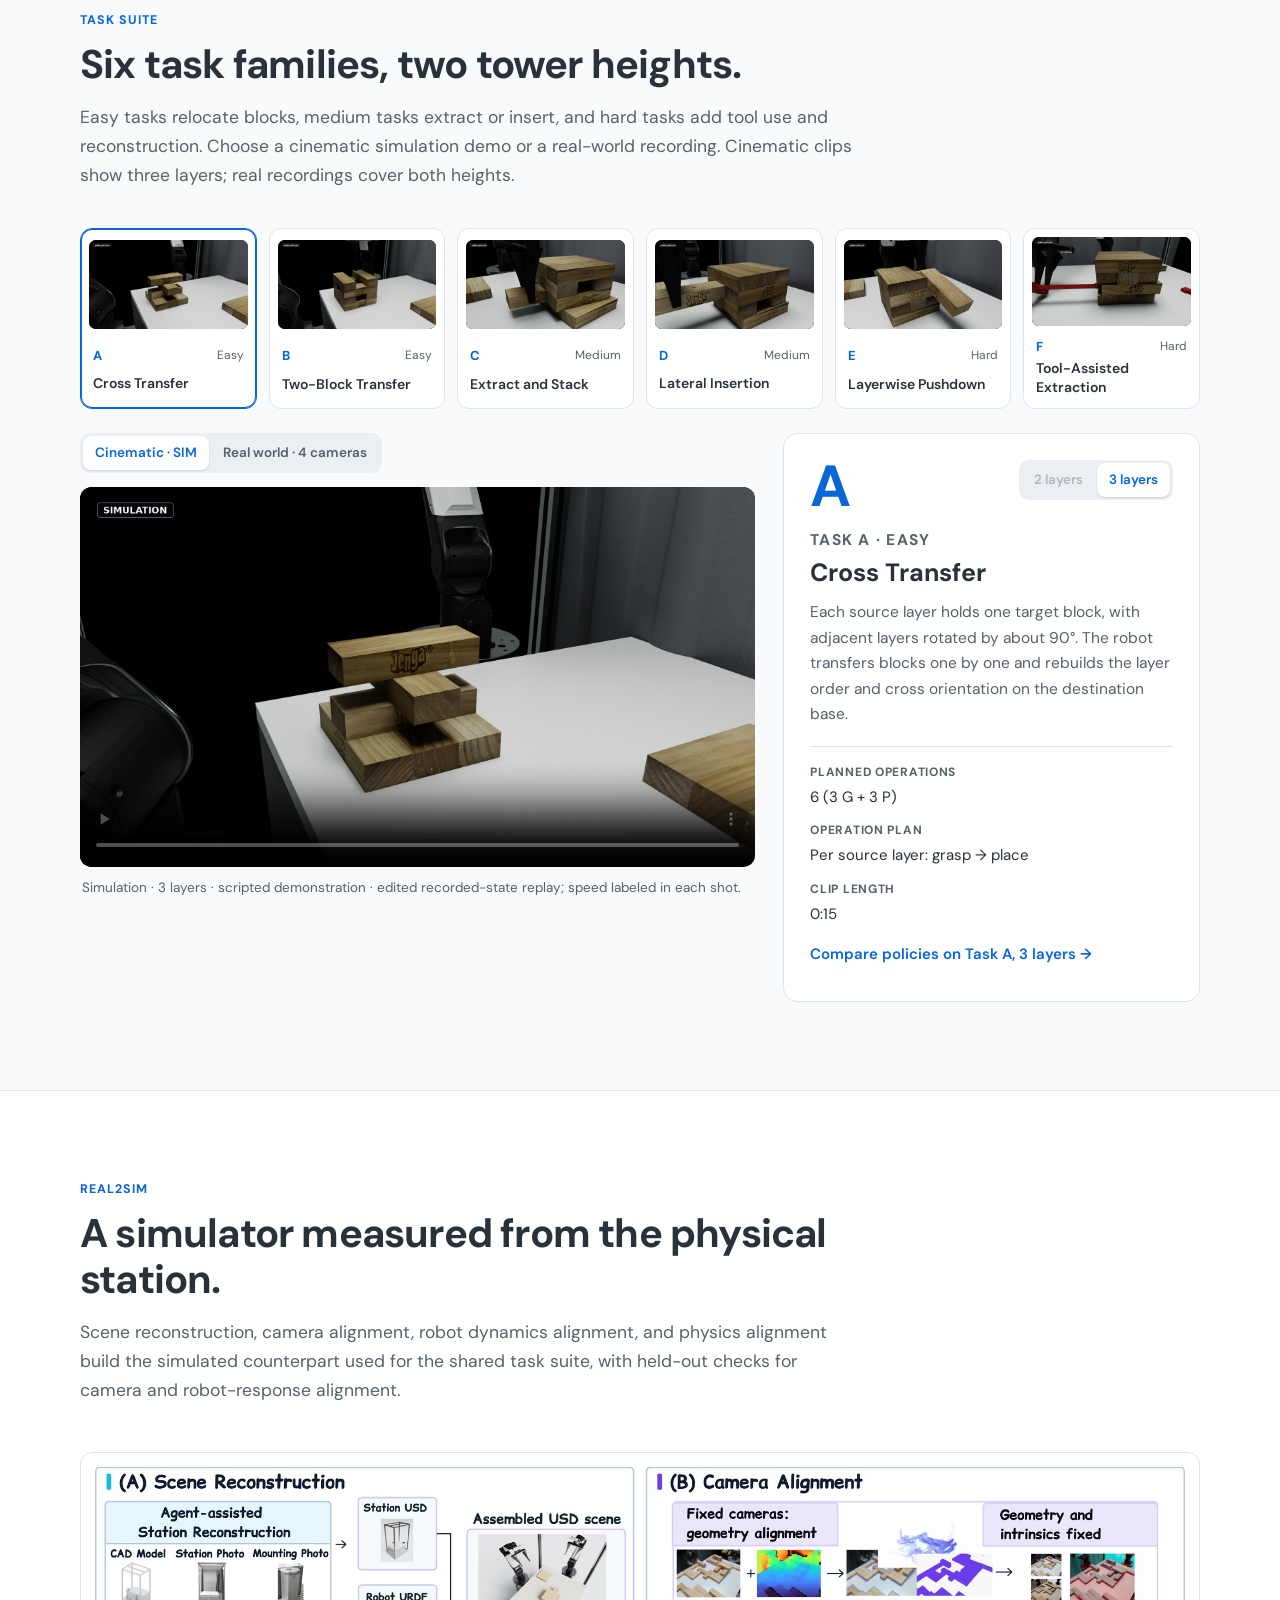
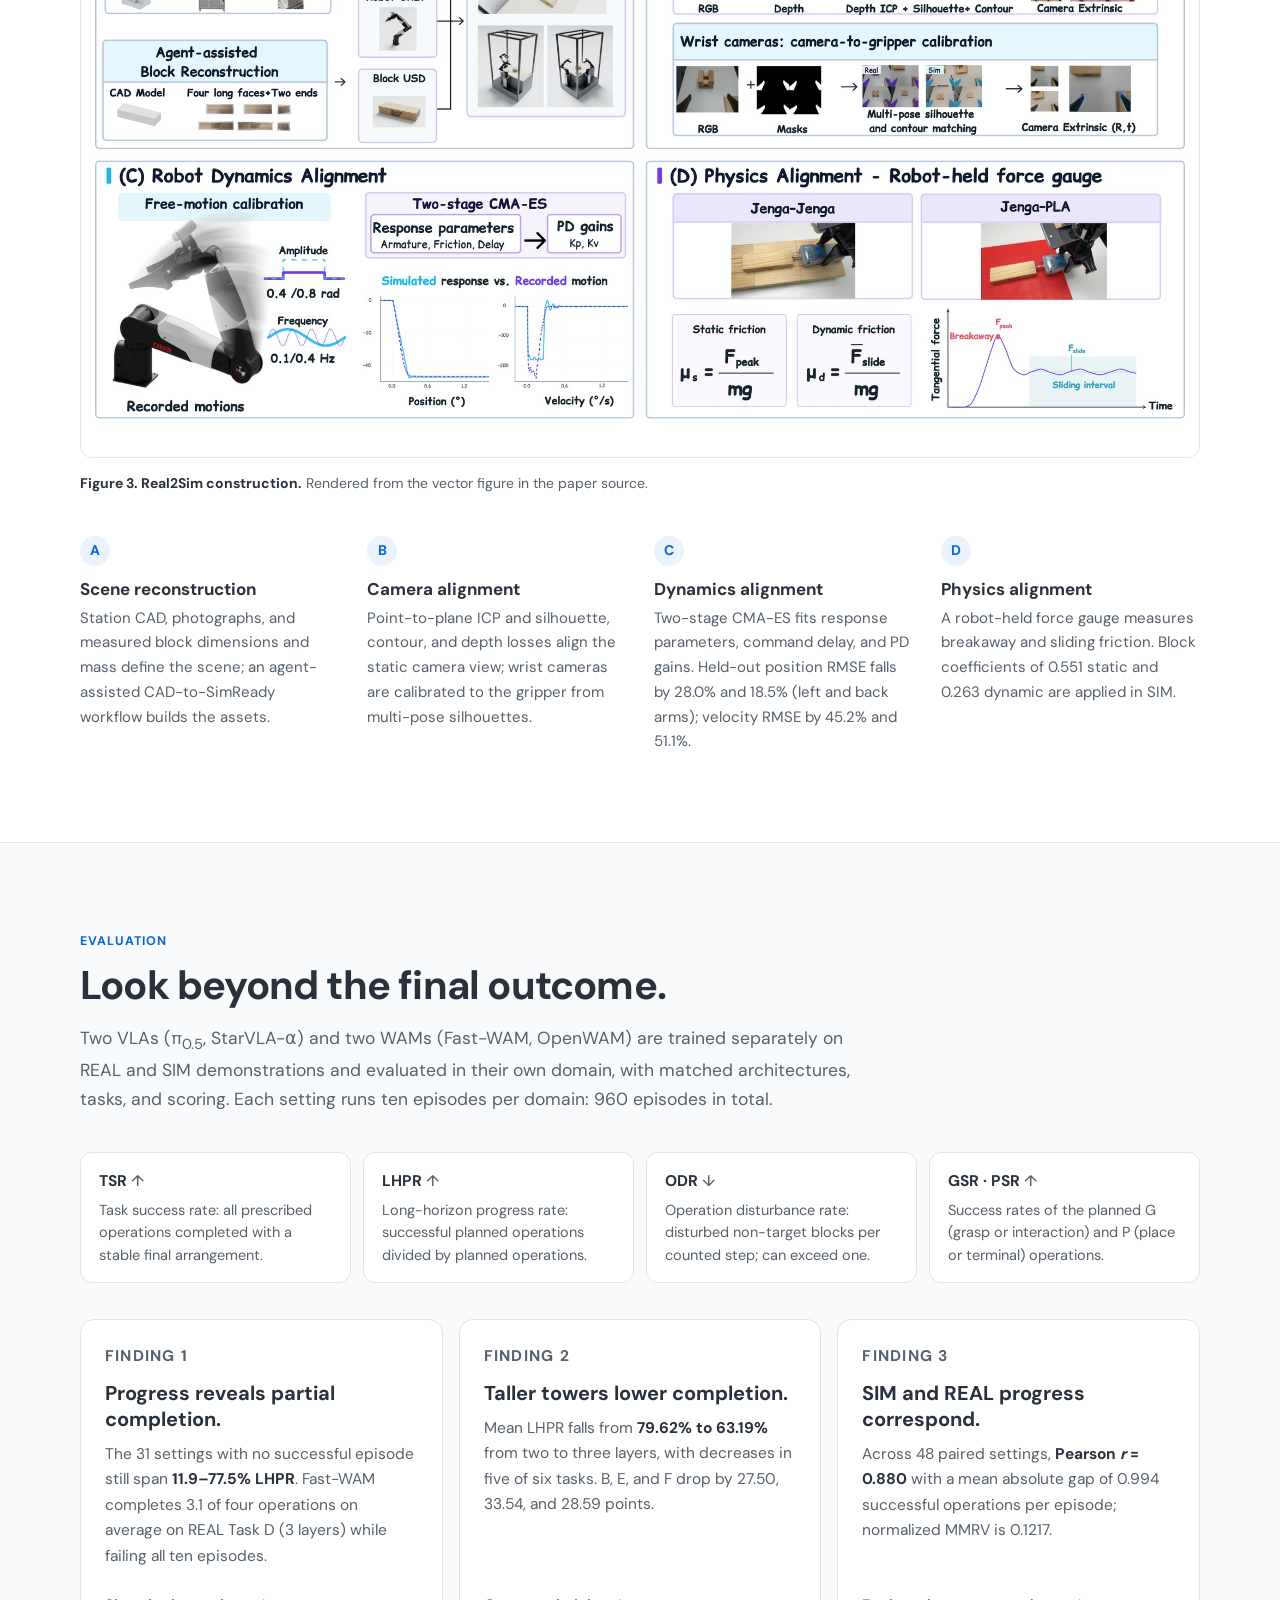
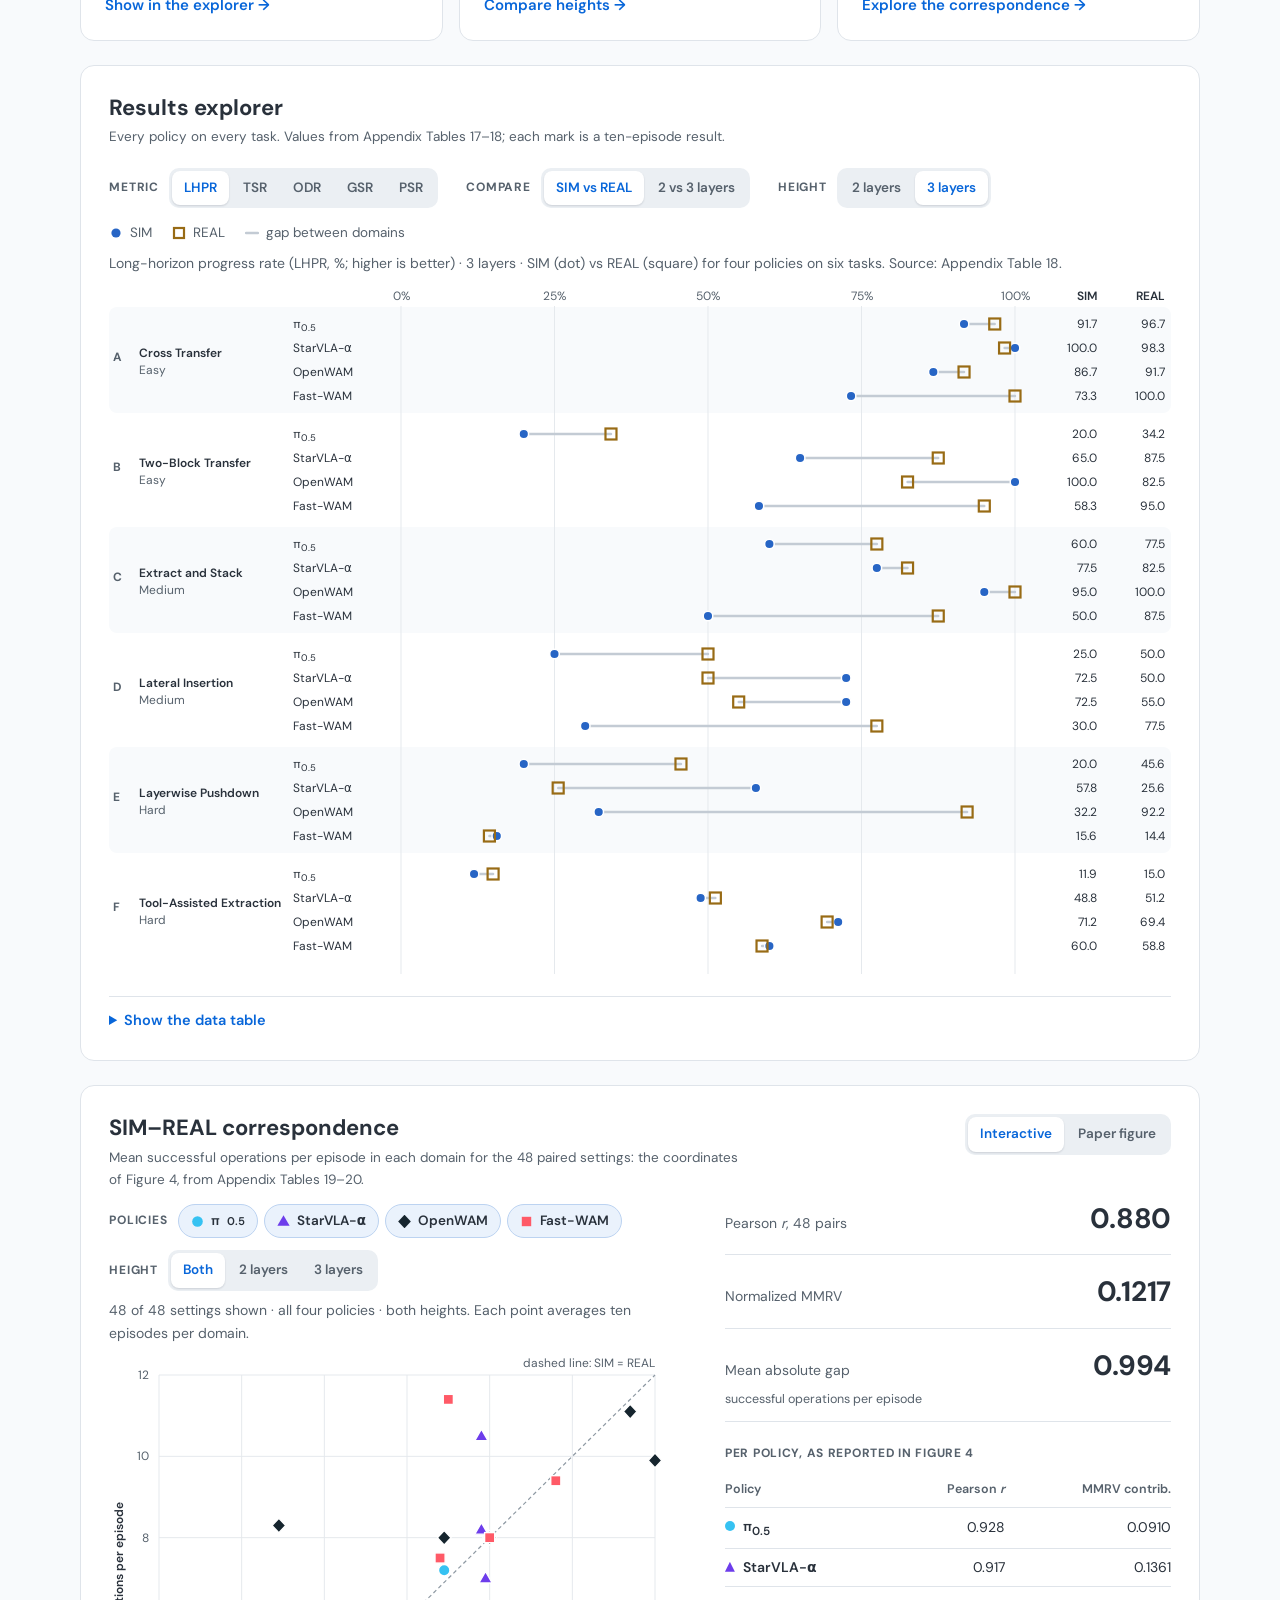
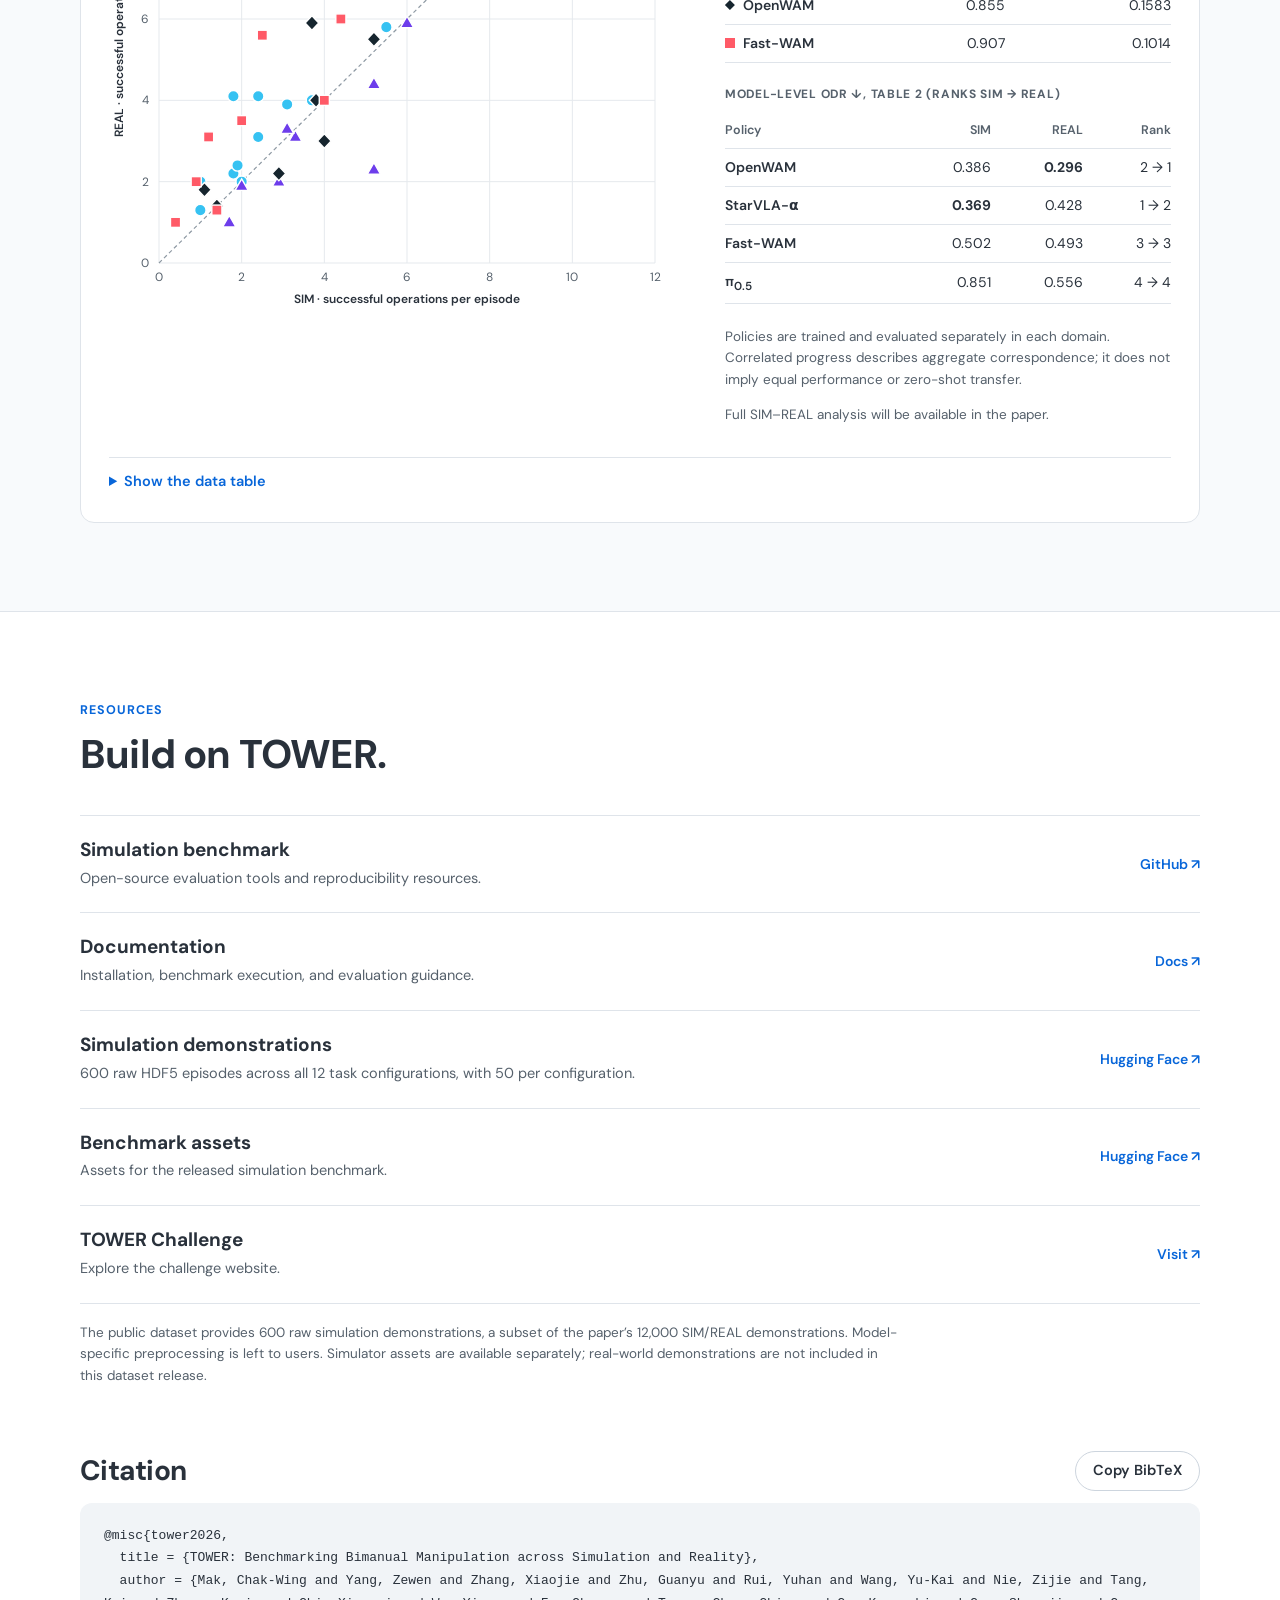
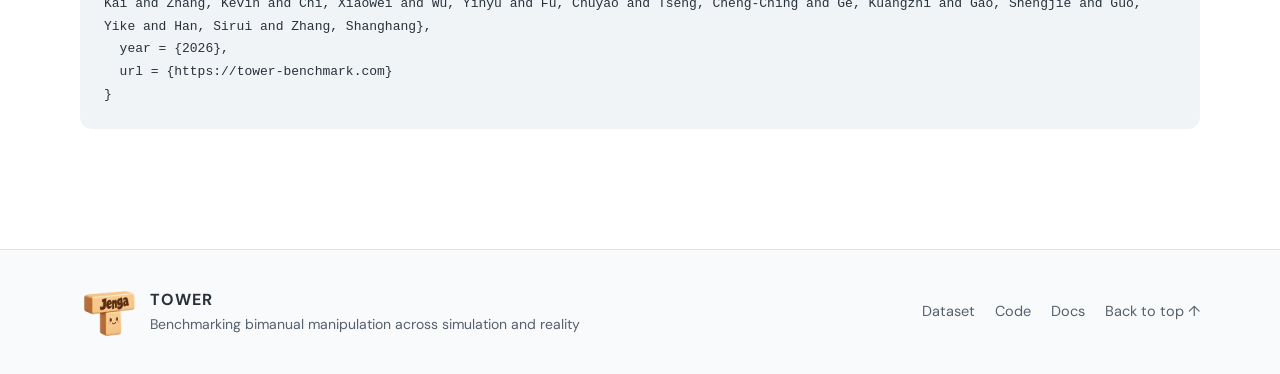
==== commit 722a8865: "Link released raw simulation dataset throughout project page" ====
--- a/index.html
+++ b/index.html
@@ -55,6 +55,7 @@
     <a class="pill" href="#trailer"><svg viewBox="0 0 24 24" aria-hidden="true"><path d="m8 5 11 7-11 7z"/></svg>Trailer</a>
     <a class="pill" href="https://github.com/tower-benchmark/TOWER"><svg viewBox="0 0 24 24" aria-hidden="true"><path d="M9 7 4 12l5 5M15 7l5 5-5 5"/></svg>Code</a>
     <a class="pill" href="https://docs.tower-benchmark.com/"><svg viewBox="0 0 24 24" aria-hidden="true"><path d="M4 5h6a2 2 0 0 1 2 2v12a2 2 0 0 0-2-2H4zM20 5h-6a2 2 0 0 0-2 2v12a2 2 0 0 1 2-2h6z"/></svg>Docs</a>
+    <a class="pill" href="https://huggingface.co/datasets/tower-benchmark/TOWER-SimData"><svg viewBox="0 0 24 24" aria-hidden="true"><path d="M12 3 4 7v10l8 4 8-4V7zM4 7l8 4 8-4M12 11v10"/></svg>Dataset</a>
     <a class="pill" href="https://huggingface.co/datasets/tower-benchmark/TOWER-Assets"><svg viewBox="0 0 24 24" aria-hidden="true"><path d="M12 3 4 7v10l8 4 8-4V7zM4 7l8 4 8-4M12 11v10"/></svg>Assets</a>
     <a class="pill" href="https://challenge.tower-benchmark.com/"><svg viewBox="0 0 24 24" aria-hidden="true"><path d="M8 4h8v5a4 4 0 0 1-8 0zM12 13v4M8 20h8M8 6H5a3 3 0 0 0 3 4M16 6h3a3 3 0 0 1-3 4"/></svg>Challenge</a>
     <a class="pill" href="#citation"><svg viewBox="0 0 24 24" aria-hidden="true"><path d="M5 11h4v6H5zM5 11c0-3 1-5 4-6M14 11h4v6h-4zM14 11c0-3 1-5 4-6"/></svg>BibTeX</a>
@@ -286,10 +287,11 @@
   
   <a href="https://github.com/tower-benchmark/TOWER"><div><h3>Simulation benchmark</h3><p>Open-source evaluation tools and reproducibility resources.</p></div><span>GitHub <span aria-hidden="true">↗</span></span></a>
   <a href="https://docs.tower-benchmark.com/"><div><h3>Documentation</h3><p>Installation, benchmark execution, and evaluation guidance.</p></div><span>Docs <span aria-hidden="true">↗</span></span></a>
+  <a href="https://huggingface.co/datasets/tower-benchmark/TOWER-SimData"><div><h3>Simulation demonstrations</h3><p>600 raw HDF5 episodes across all 12 task configurations, with 50 per configuration.</p></div><span>Hugging Face <span aria-hidden="true">↗</span></span></a>
   <a href="https://huggingface.co/datasets/tower-benchmark/TOWER-Assets"><div><h3>Benchmark assets</h3><p>Assets for the released simulation benchmark.</p></div><span>Hugging Face <span aria-hidden="true">↗</span></span></a>
   <a href="https://challenge.tower-benchmark.com/"><div><h3>TOWER Challenge</h3><p>Explore the challenge website.</p></div><span>Visit <span aria-hidden="true">↗</span></span></a>
  </div>
- <p class="fine release-note">The public repository releases the simulation benchmark. The paper’s demonstration dataset, Real2Sim construction tooling, and real-robot evaluation are not included in that repository.</p>
+ <p class="fine release-note">The public dataset provides 600 raw simulation demonstrations, a subset of the paper’s 12,000 SIM/REAL demonstrations. Model-specific preprocessing is left to users. Simulator assets are available separately; real-world demonstrations are not included in this dataset release.</p>
 
  <div class="citation" id="citation">
   <div class="citation-head"><h2>Citation</h2><button type="button" id="copy-citation" class="pill">Copy BibTeX</button></div>
@@ -307,7 +309,7 @@
 <footer class="footer">
  <div class="wrap footer-inner">
   <a class="footer-brand" href="#top" aria-label="Back to top"><img src="assets/tower-t.png" alt="" width="56" height="56"><span><b>TOWER</b>Benchmarking bimanual manipulation across simulation and reality</span></a>
-  <nav aria-label="Footer"><a href="https://github.com/tower-benchmark/TOWER">Code</a><a href="https://docs.tower-benchmark.com/">Docs</a><a href="#top">Back to top <span aria-hidden="true">↑</span></a></nav>
+  <nav aria-label="Footer"><a href="https://huggingface.co/datasets/tower-benchmark/TOWER-SimData">Dataset</a><a href="https://github.com/tower-benchmark/TOWER">Code</a><a href="https://docs.tower-benchmark.com/">Docs</a><a href="#top">Back to top <span aria-hidden="true">↑</span></a></nav>
  </div>
 </footer>
 <script src="data.js"></script>
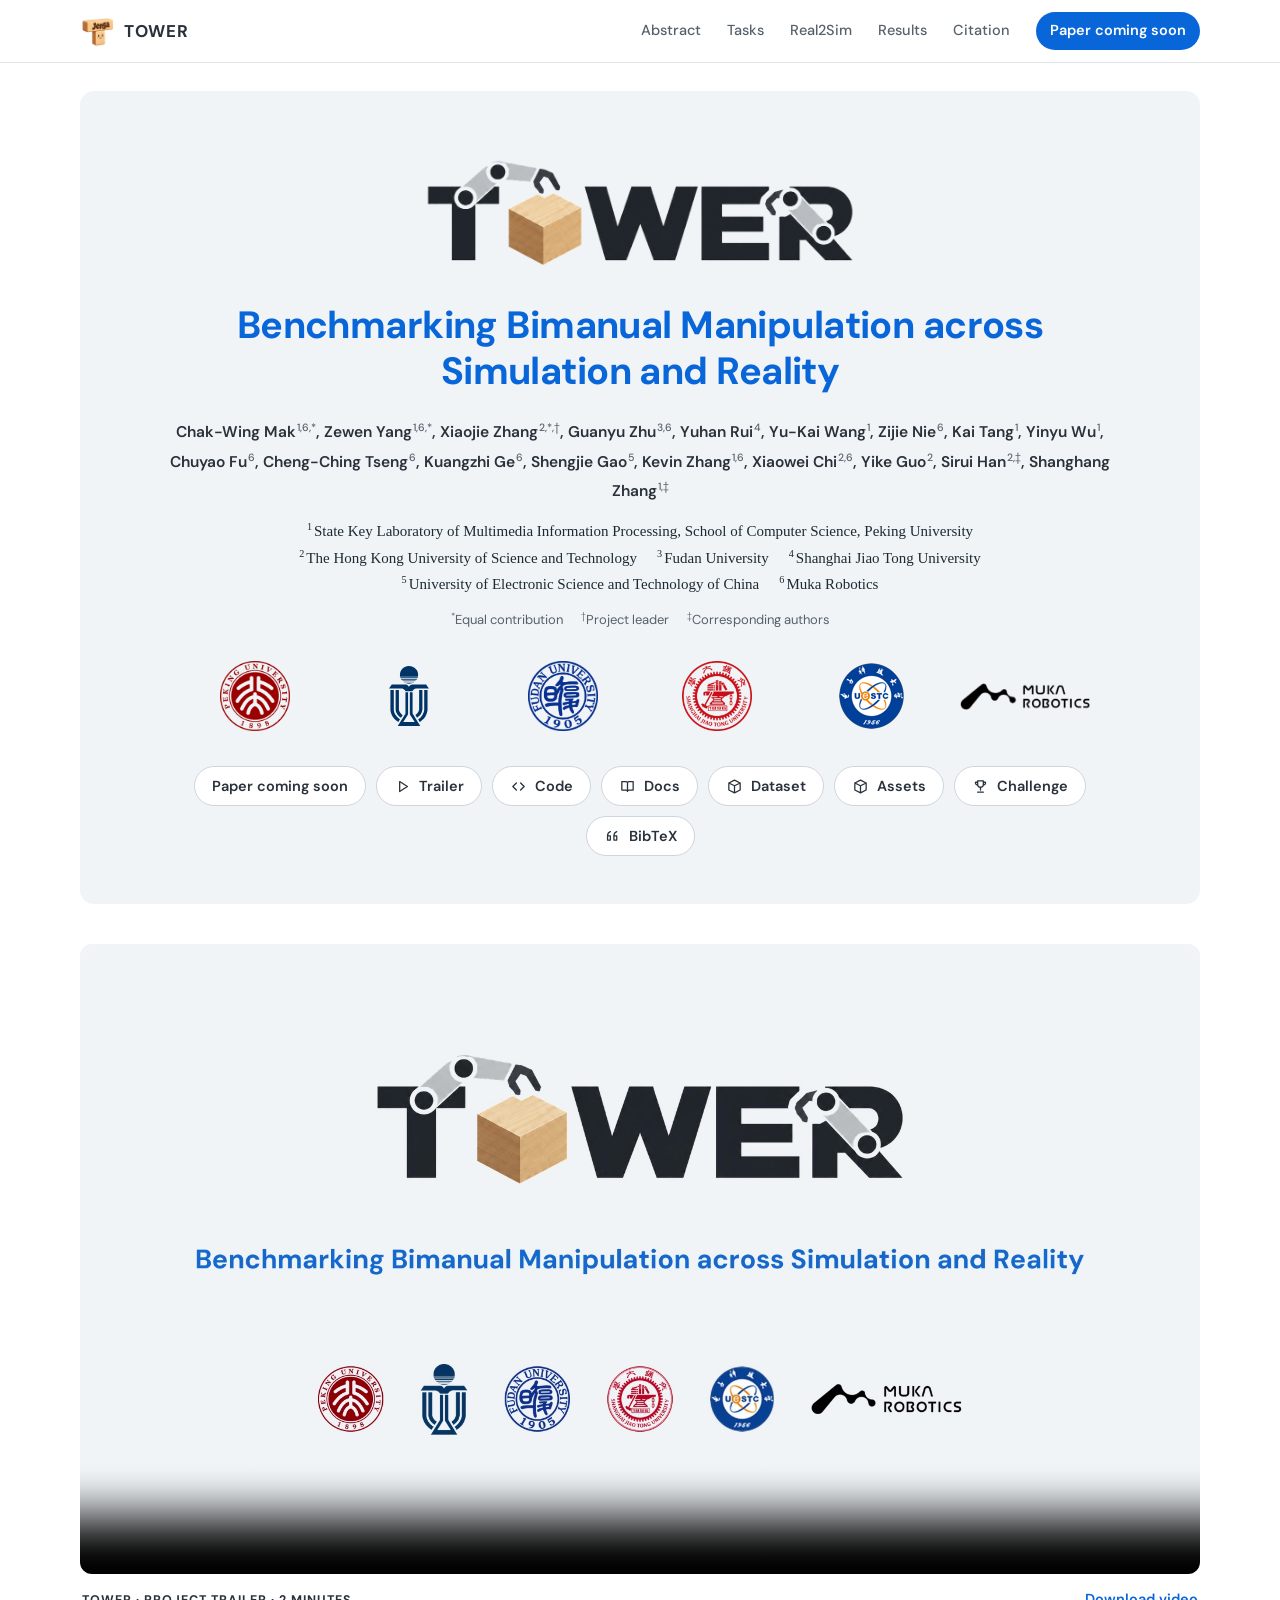
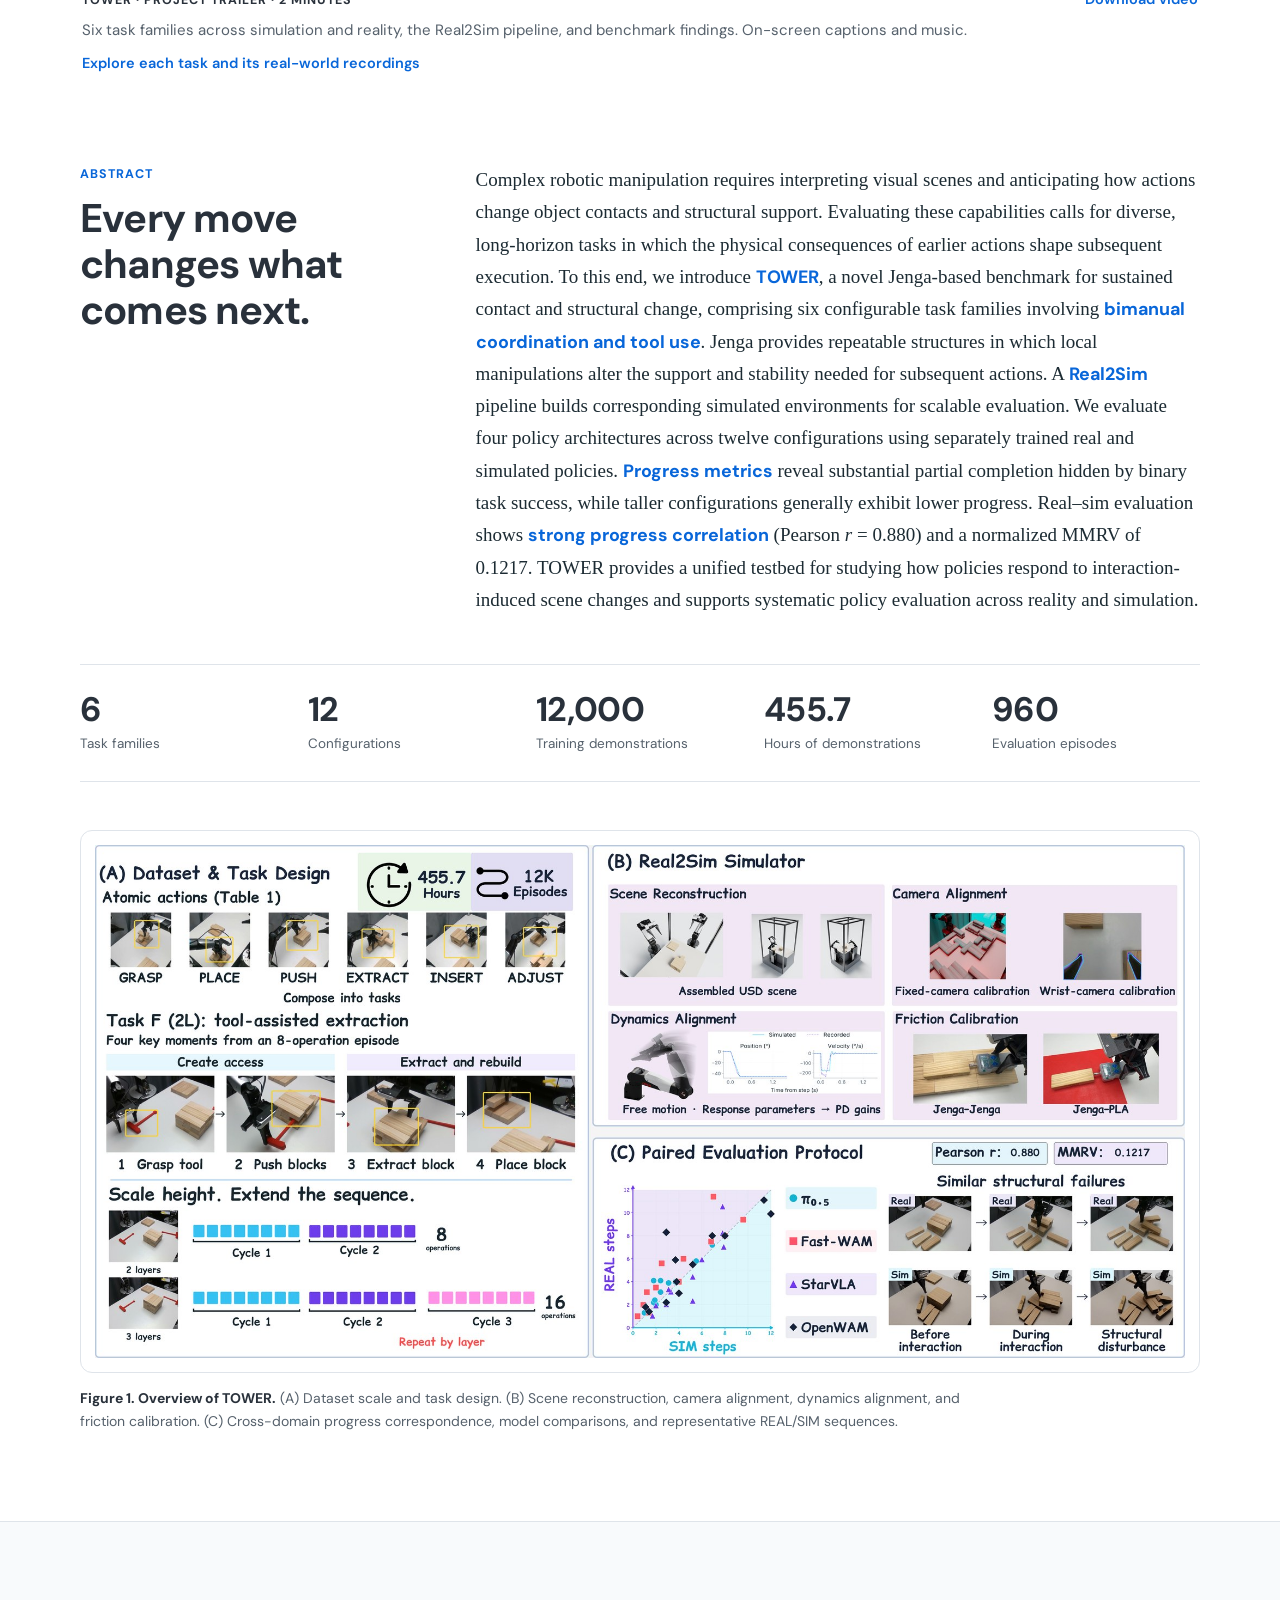
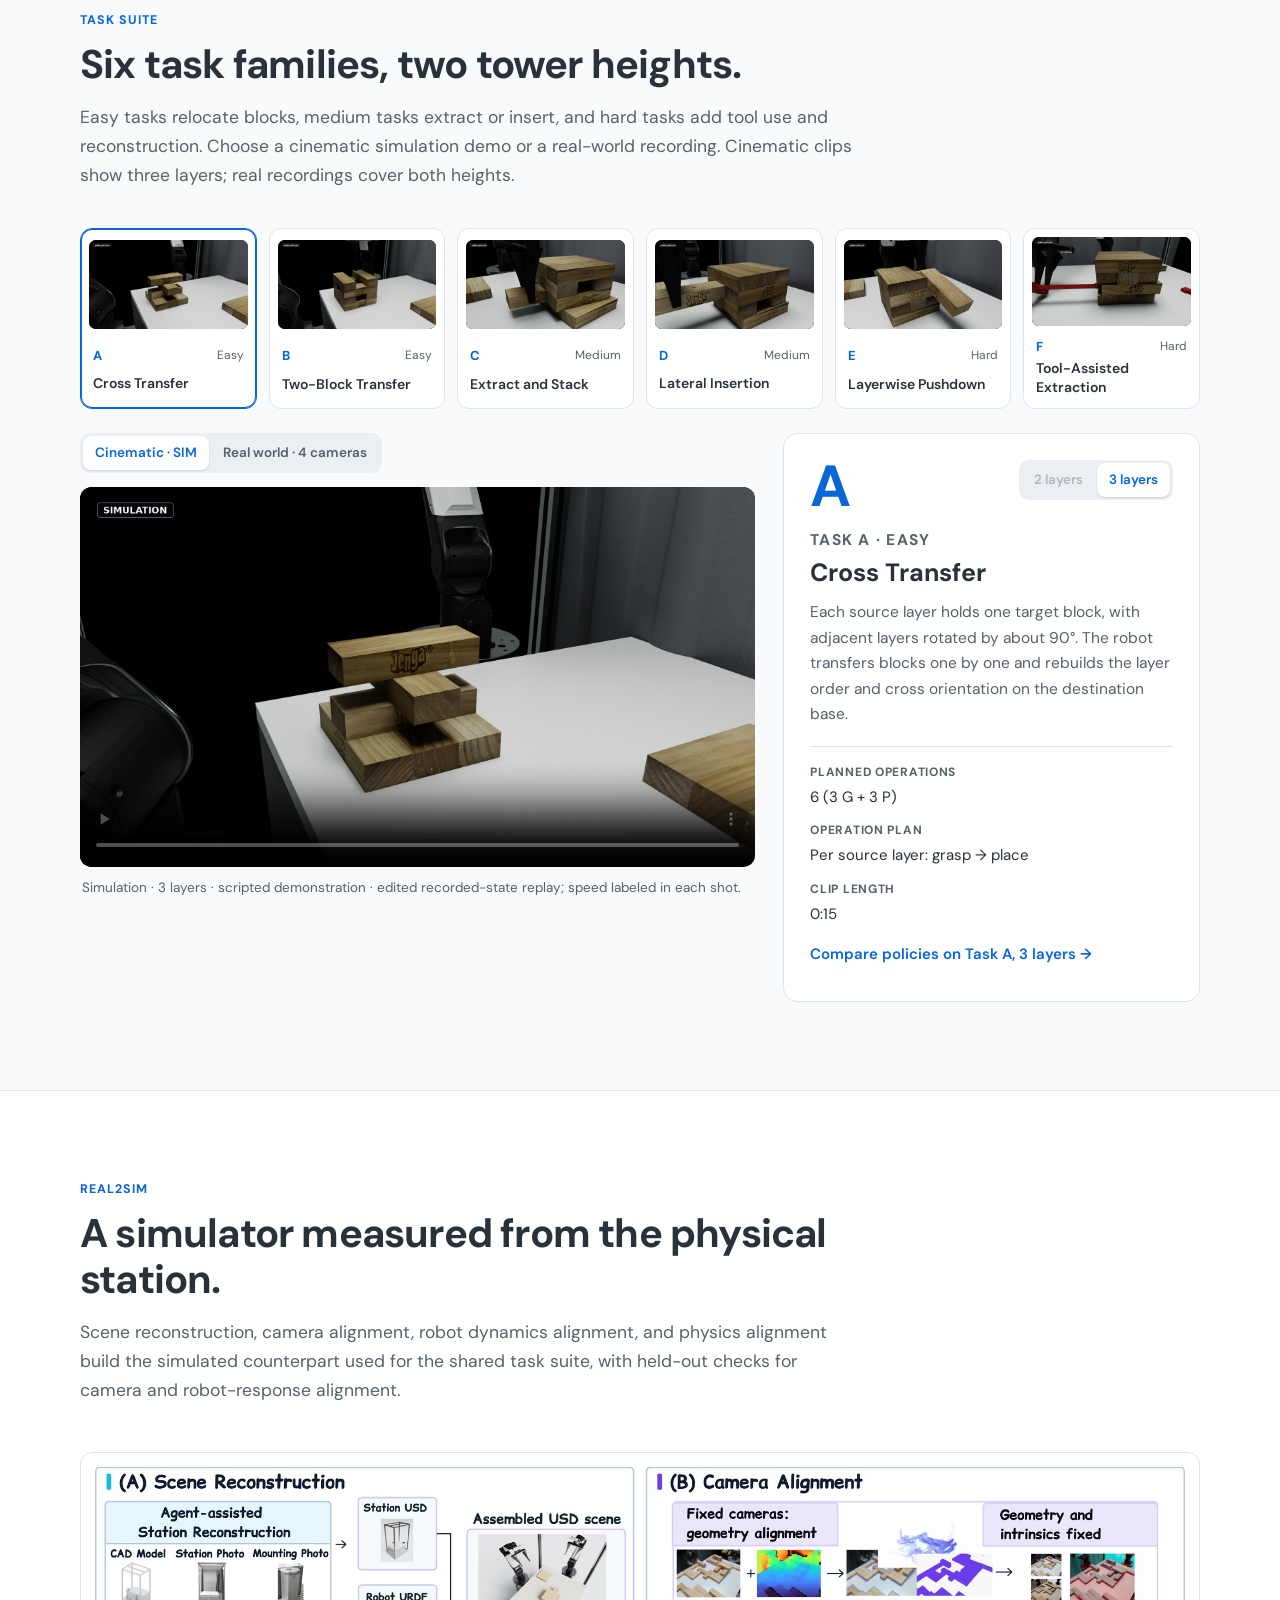
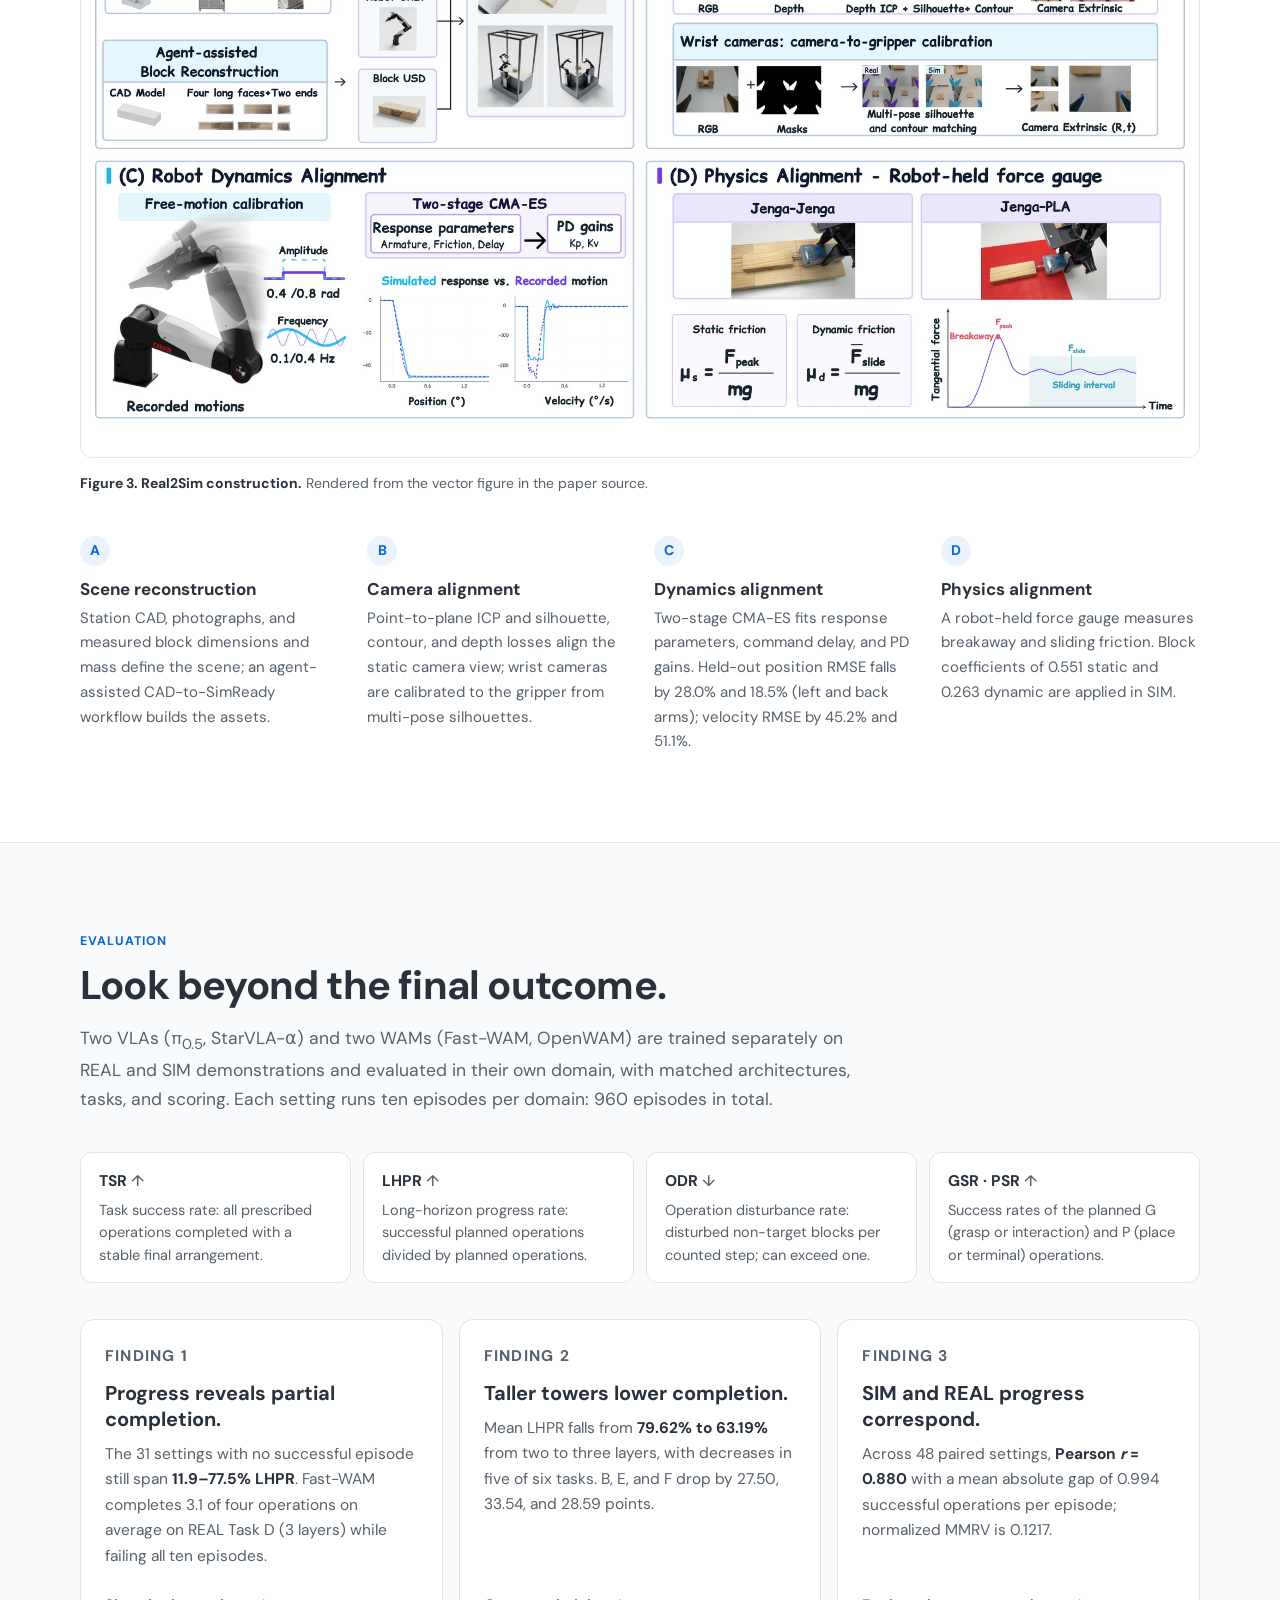
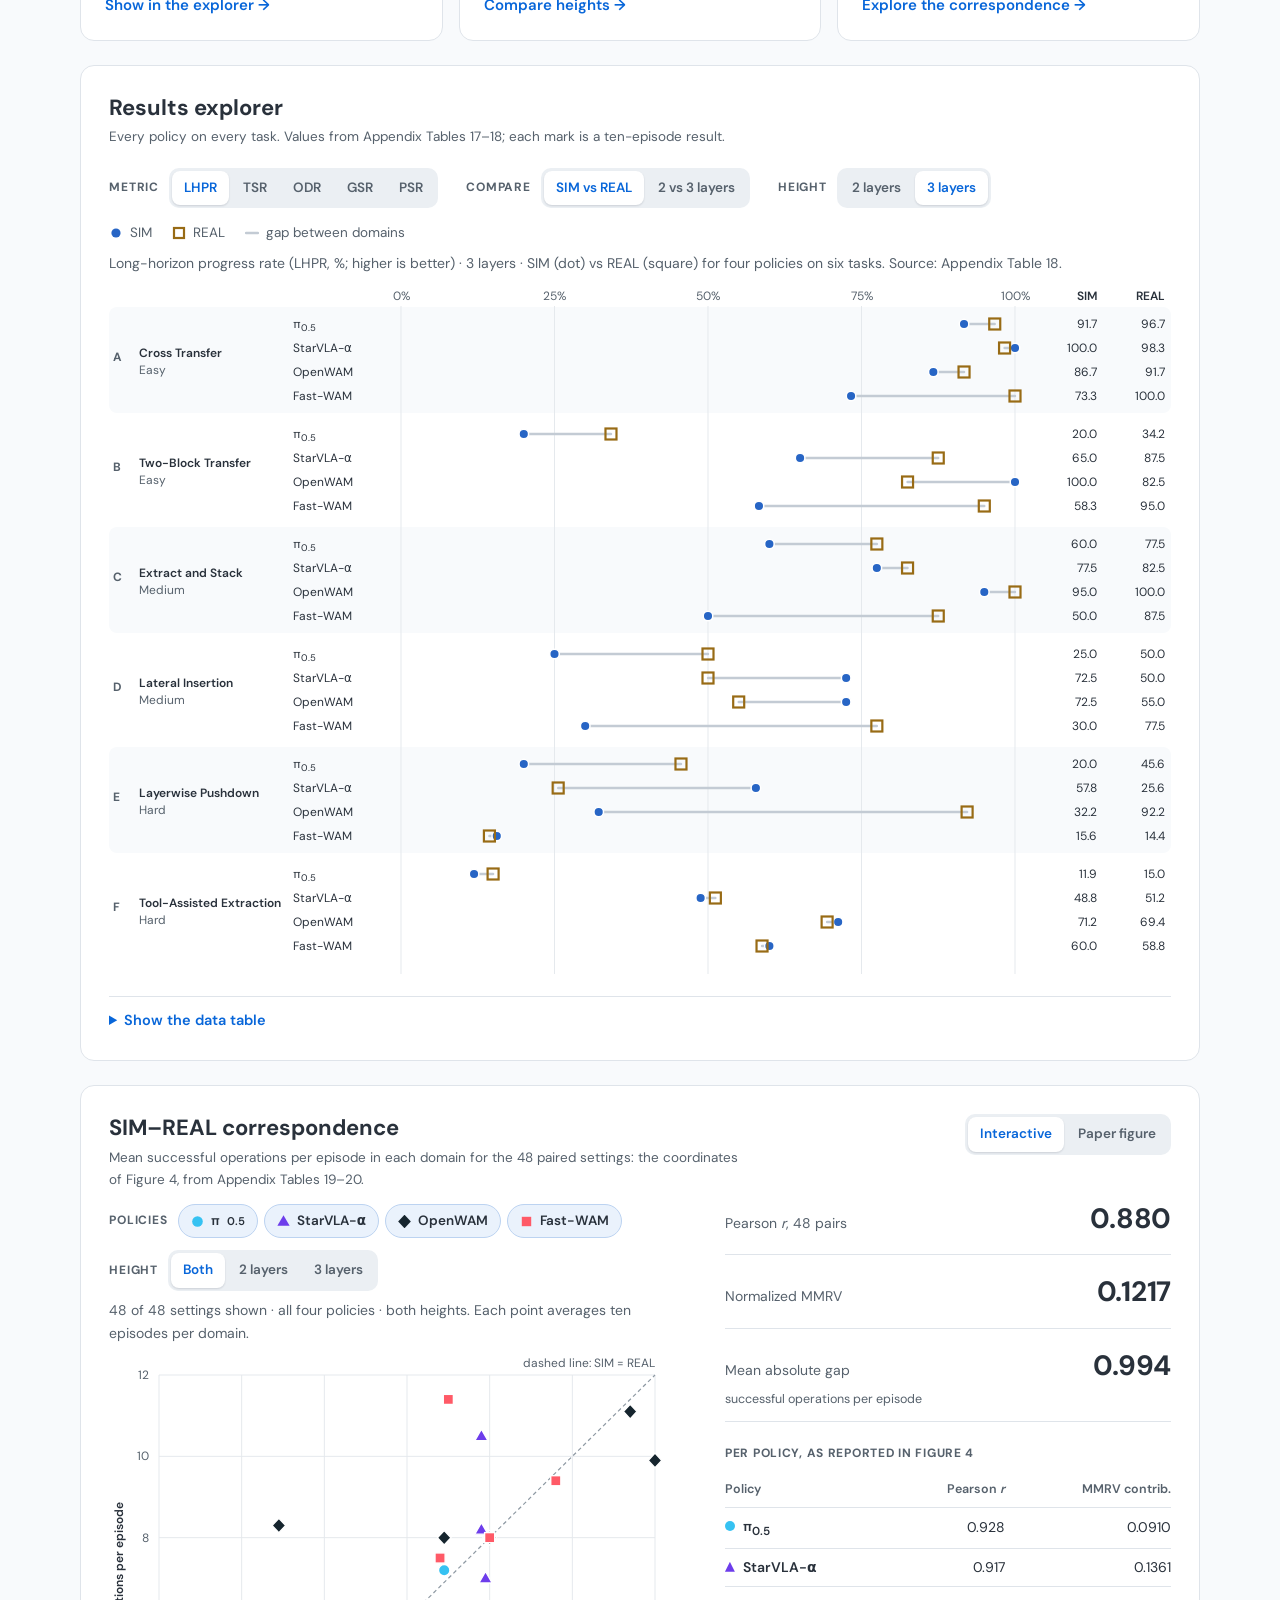
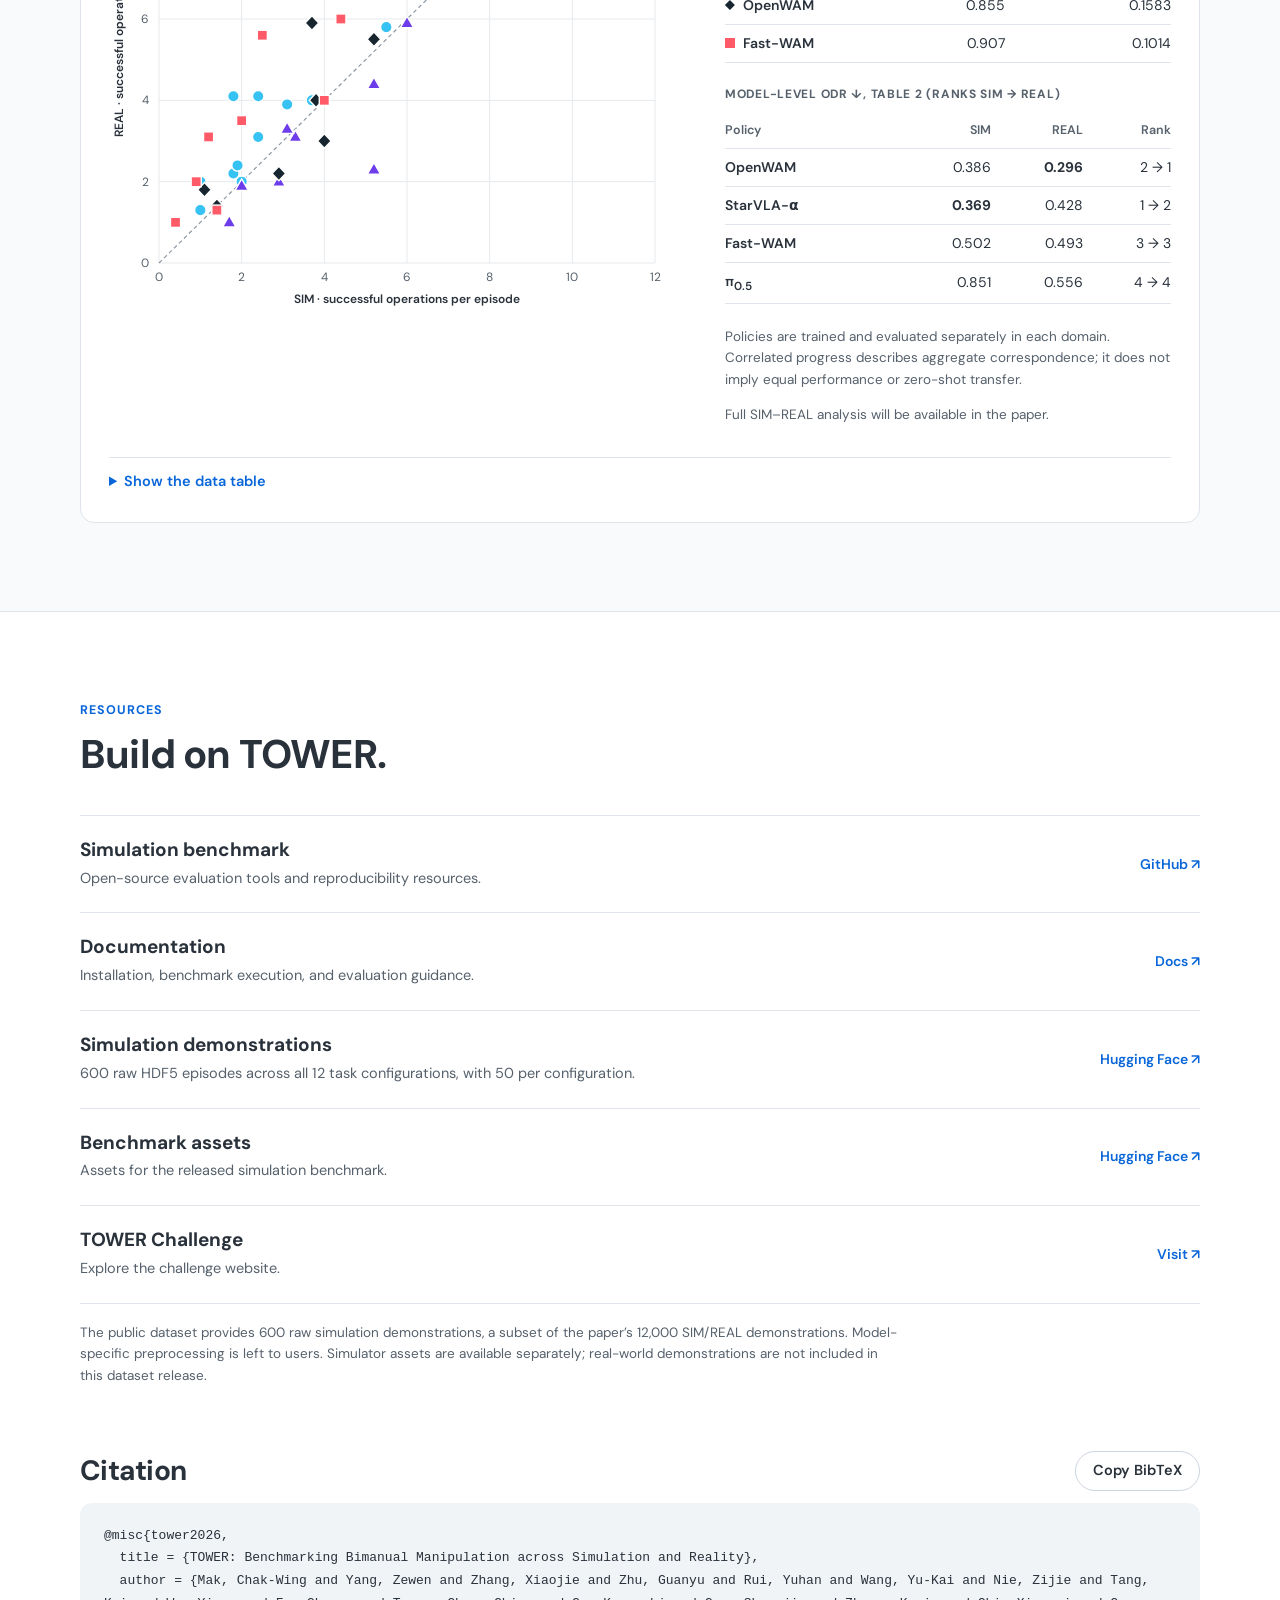
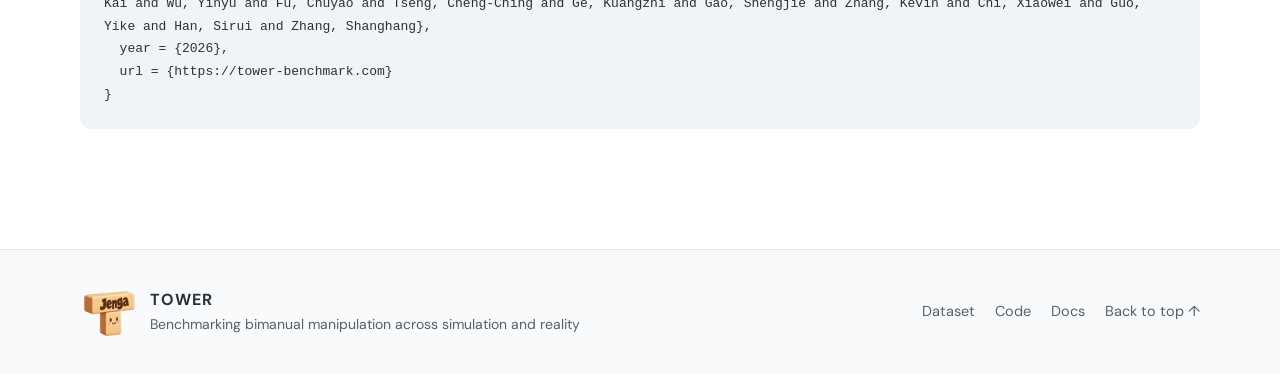
==== commit fe025cc8: "Move Kevin Zhang and Xiaowei Chi before Yike Guo in author lists" ====
--- a/index.html
+++ b/index.html
@@ -32,7 +32,7 @@
  <div class="wrap">
   <div class="title-panel">
    <h1><img class="logo" src="assets/tower-logo.png" alt="TOWER" width="1000" height="285"><span class="sr-only">: </span><span class="title-text">Benchmarking Bimanual Manipulation across Simulation and Reality</span></h1>
-   <p class="authors">Chak-Wing Mak<sup>1,6,*</sup>, Zewen Yang<sup>1,6,*</sup>, Xiaojie Zhang<sup>2,*,†</sup>, Guanyu Zhu<sup>3,6</sup>, Yuhan Rui<sup>4</sup>, Yu-Kai Wang<sup>1</sup>, Zijie Nie<sup>6</sup>, Kai Tang<sup>1</sup>, Kevin Zhang<sup>1,6</sup>, Xiaowei Chi<sup>2,6</sup>, Yinyu Wu<sup>1</sup>, Chuyao Fu<sup>6</sup>, Cheng-Ching Tseng<sup>6</sup>, Kuangzhi Ge<sup>6</sup>, Shengjie Gao<sup>5</sup>, Yike Guo<sup>2</sup>, Sirui Han<sup>2,‡</sup>, Shanghang Zhang<sup>1,‡</sup></p>
+   <p class="authors">Chak-Wing Mak<sup>1,6,*</sup>, Zewen Yang<sup>1,6,*</sup>, Xiaojie Zhang<sup>2,*,†</sup>, Guanyu Zhu<sup>3,6</sup>, Yuhan Rui<sup>4</sup>, Yu-Kai Wang<sup>1</sup>, Zijie Nie<sup>6</sup>, Kai Tang<sup>1</sup>, Yinyu Wu<sup>1</sup>, Chuyao Fu<sup>6</sup>, Cheng-Ching Tseng<sup>6</sup>, Kuangzhi Ge<sup>6</sup>, Shengjie Gao<sup>5</sup>, Kevin Zhang<sup>1,6</sup>, Xiaowei Chi<sup>2,6</sup>, Yike Guo<sup>2</sup>, Sirui Han<sup>2,‡</sup>, Shanghang Zhang<sup>1,‡</sup></p>
    <ul class="affiliations">
     <li><sup>1</sup>State Key Laboratory of Multimedia Information Processing, School of Computer Science, Peking University</li>
     <li><sup>2</sup>The Hong Kong University of Science and Technology</li>
@@ -297,7 +297,7 @@
   <div class="citation-head"><h2>Citation</h2><button type="button" id="copy-citation" class="pill">Copy BibTeX</button></div>
   <pre><code id="citation-text">@misc{tower2026,
   title = {TOWER: Benchmarking Bimanual Manipulation across Simulation and Reality},
-  author = {Mak, Chak-Wing and Yang, Zewen and Zhang, Xiaojie and Zhu, Guanyu and Rui, Yuhan and Wang, Yu-Kai and Nie, Zijie and Tang, Kai and Zhang, Kevin and Chi, Xiaowei and Wu, Yinyu and Fu, Chuyao and Tseng, Cheng-Ching and Ge, Kuangzhi and Gao, Shengjie and Guo, Yike and Han, Sirui and Zhang, Shanghang},
+  author = {Mak, Chak-Wing and Yang, Zewen and Zhang, Xiaojie and Zhu, Guanyu and Rui, Yuhan and Wang, Yu-Kai and Nie, Zijie and Tang, Kai and Wu, Yinyu and Fu, Chuyao and Tseng, Cheng-Ching and Ge, Kuangzhi and Gao, Shengjie and Zhang, Kevin and Chi, Xiaowei and Guo, Yike and Han, Sirui and Zhang, Shanghang},
   year = {2026},
   url = {https://tower-benchmark.com}
 }</code></pre>
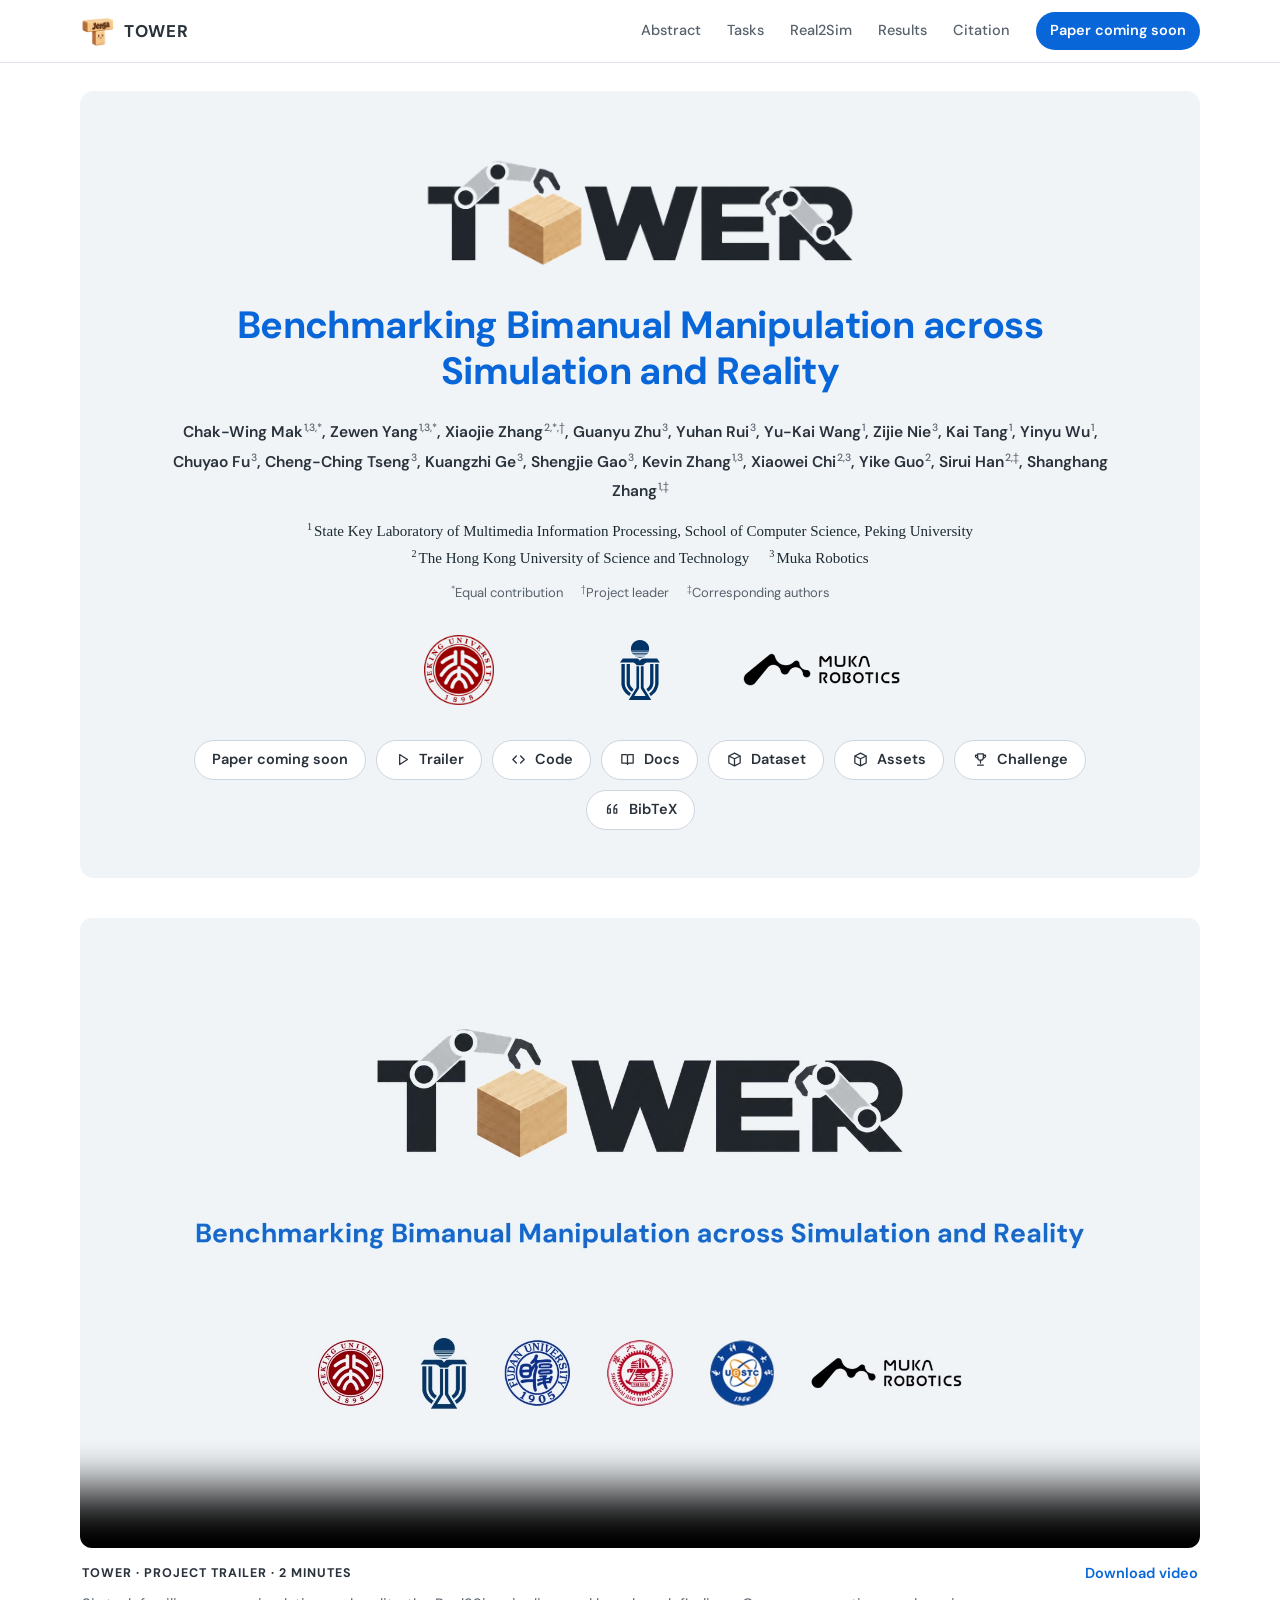
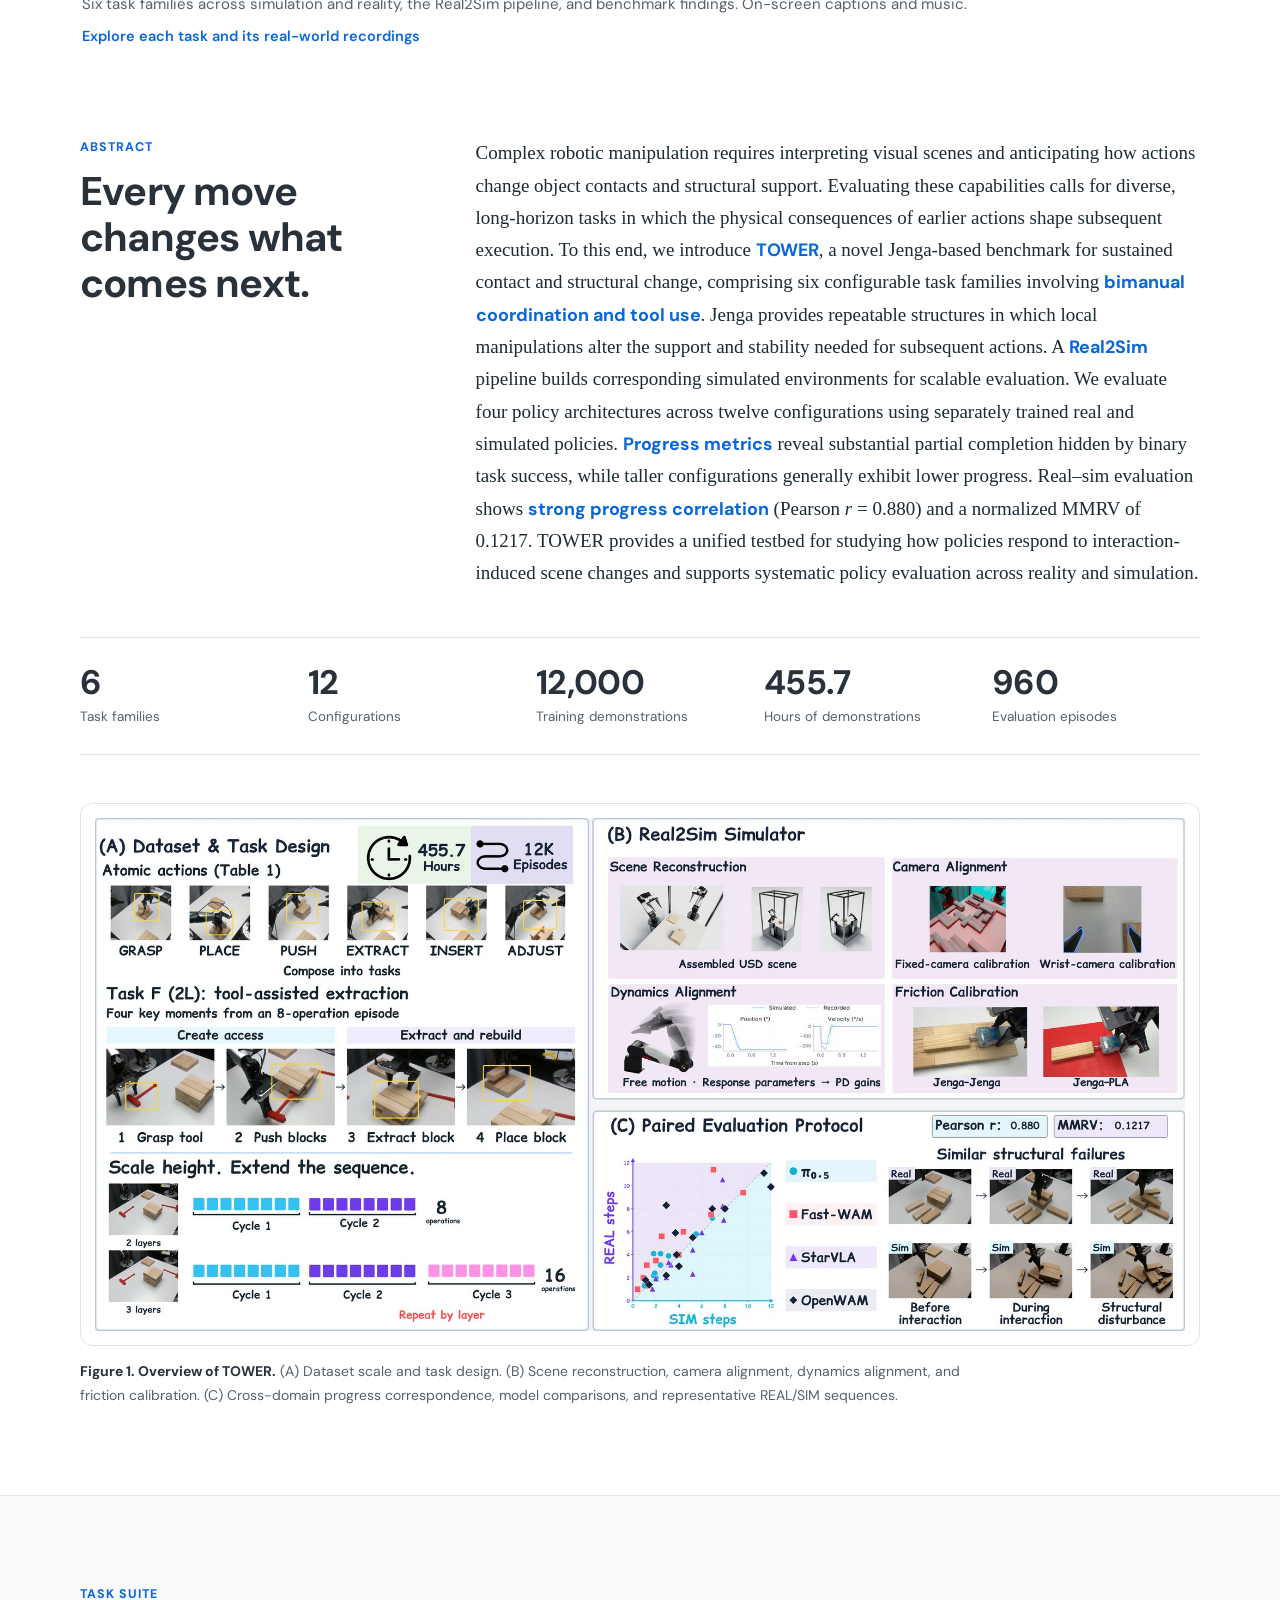
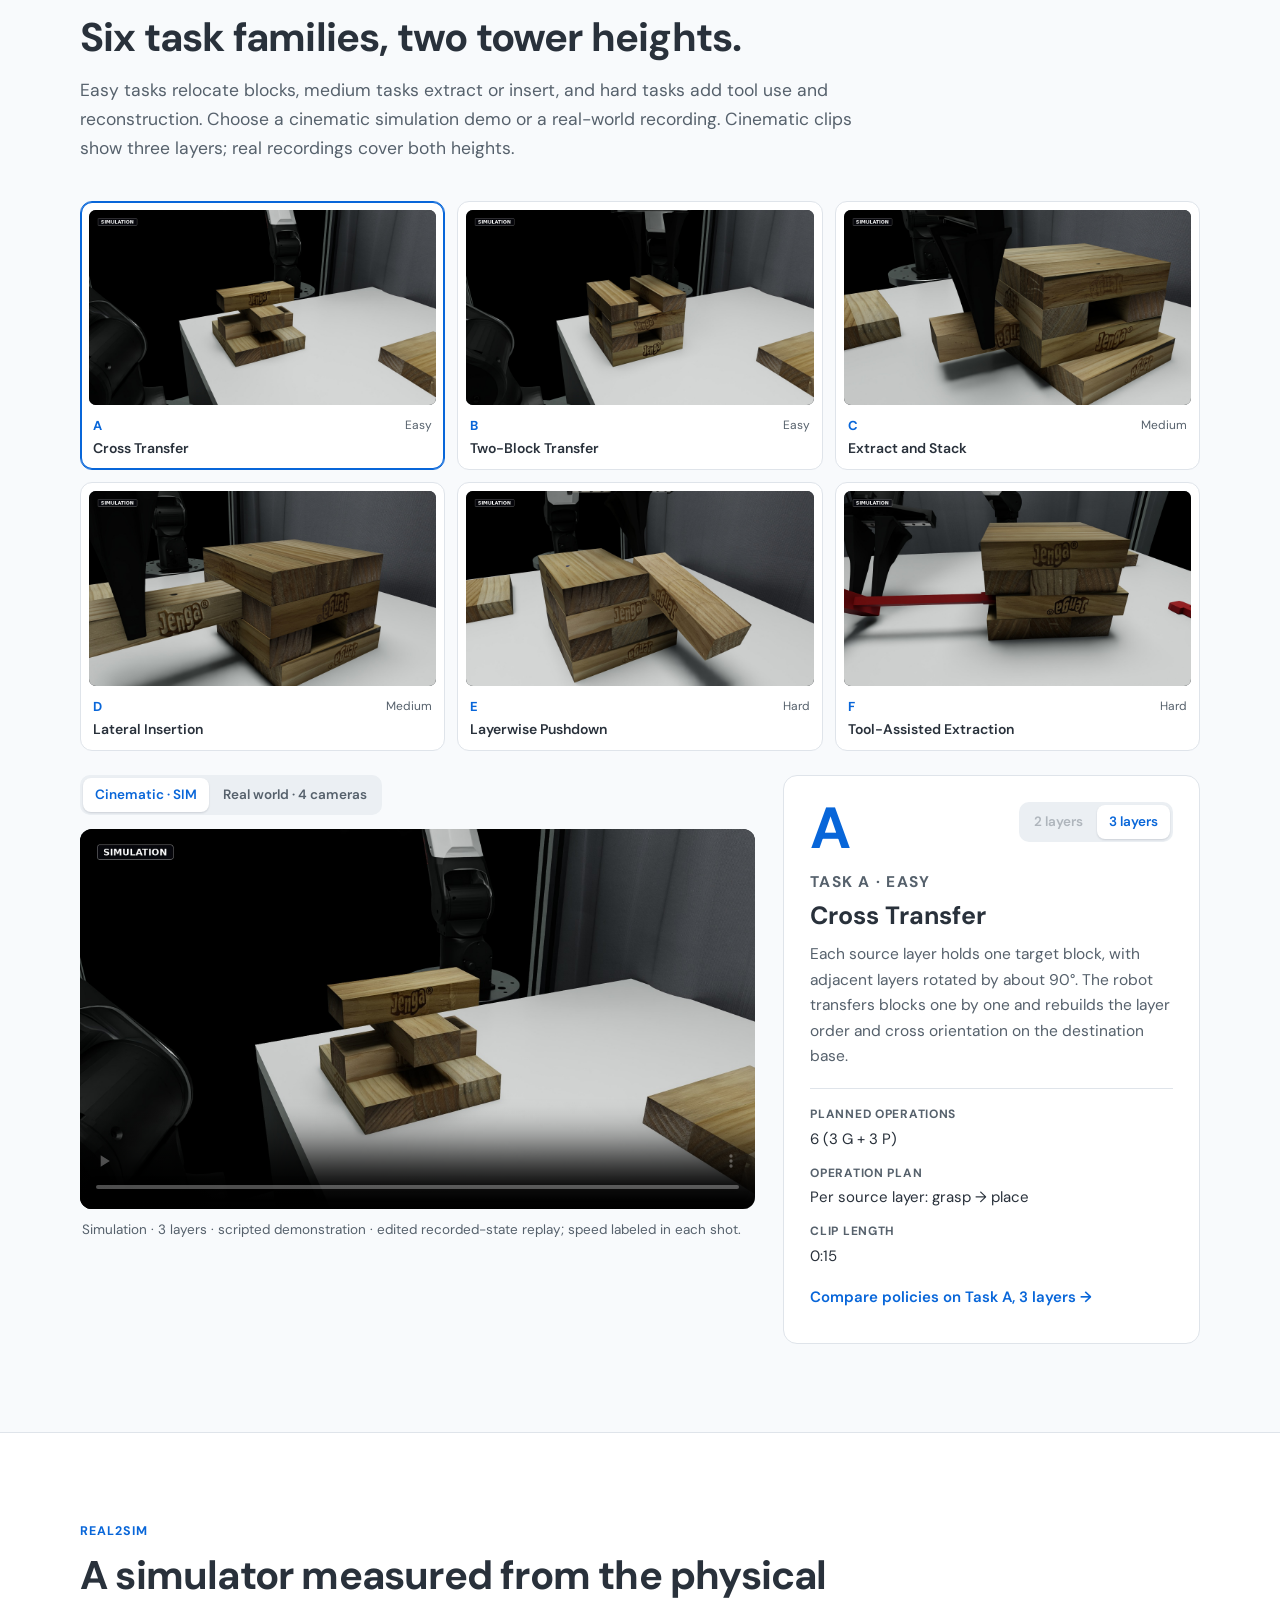
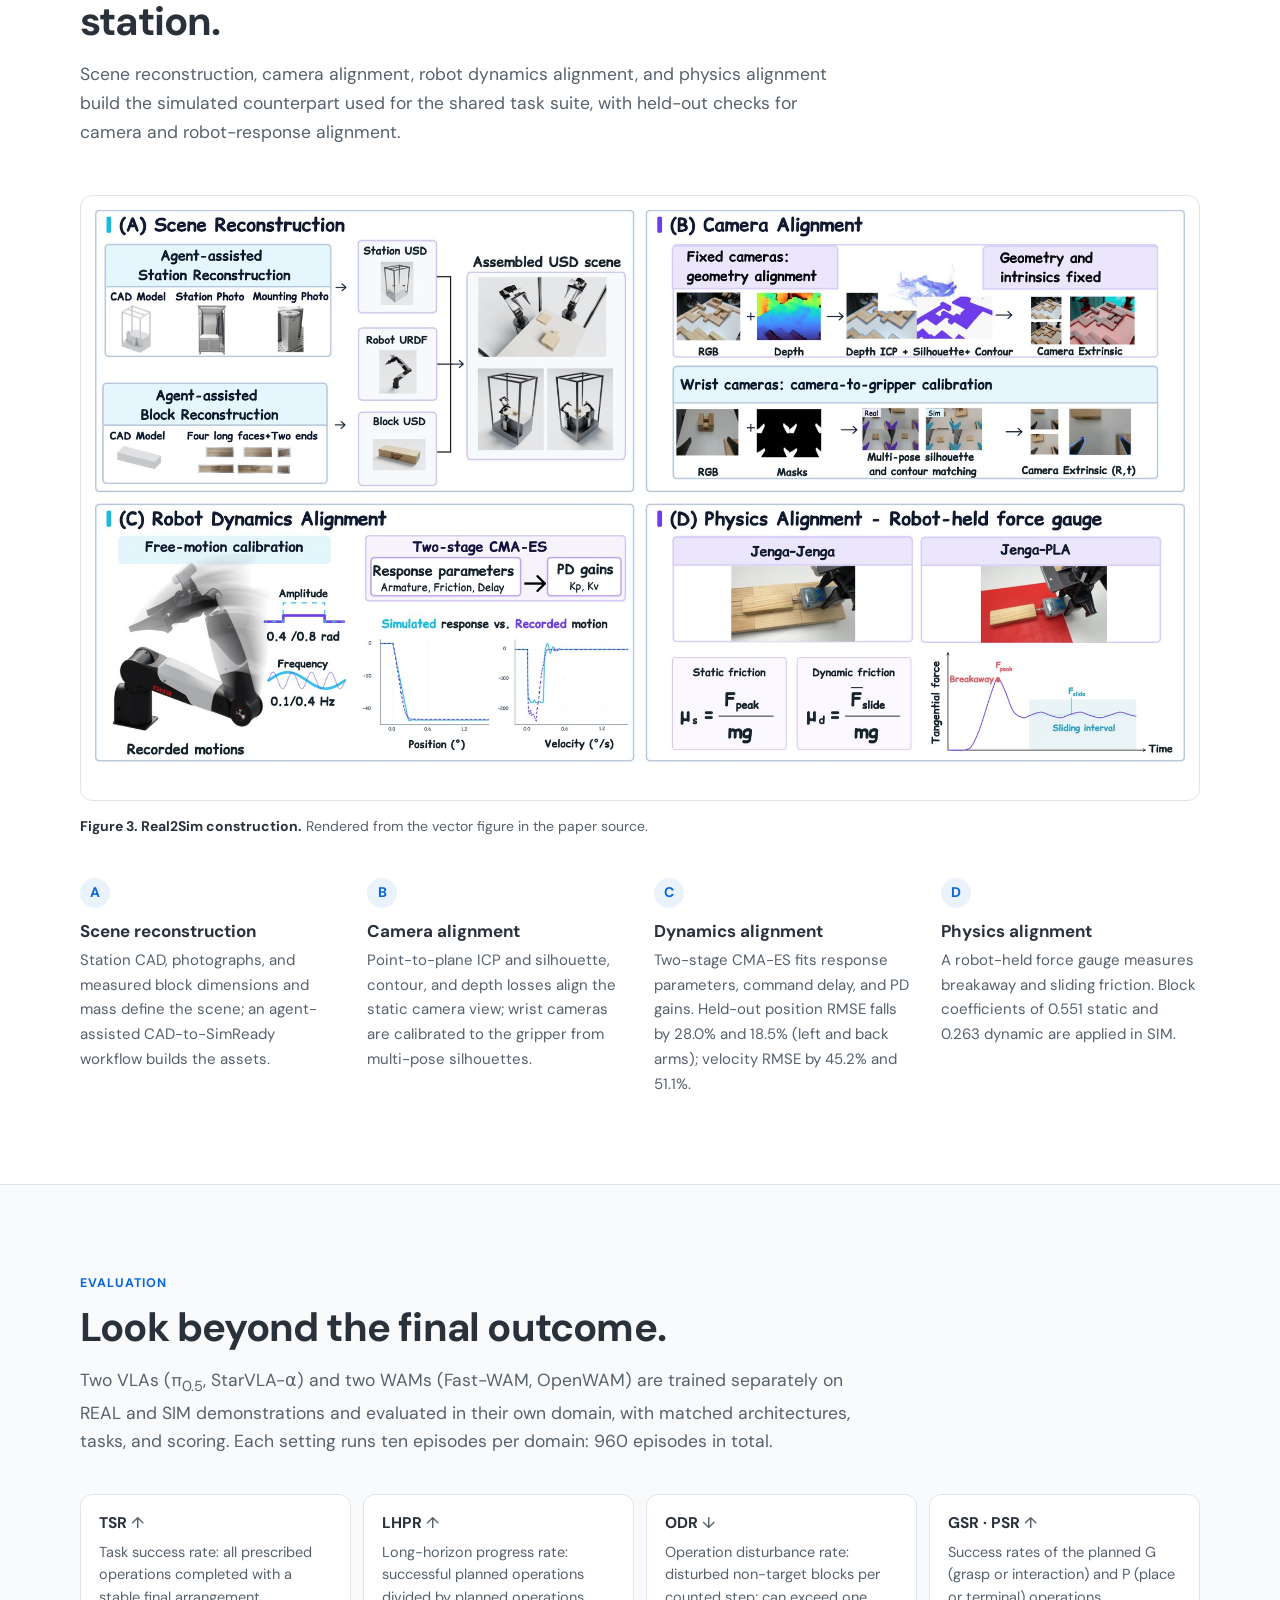
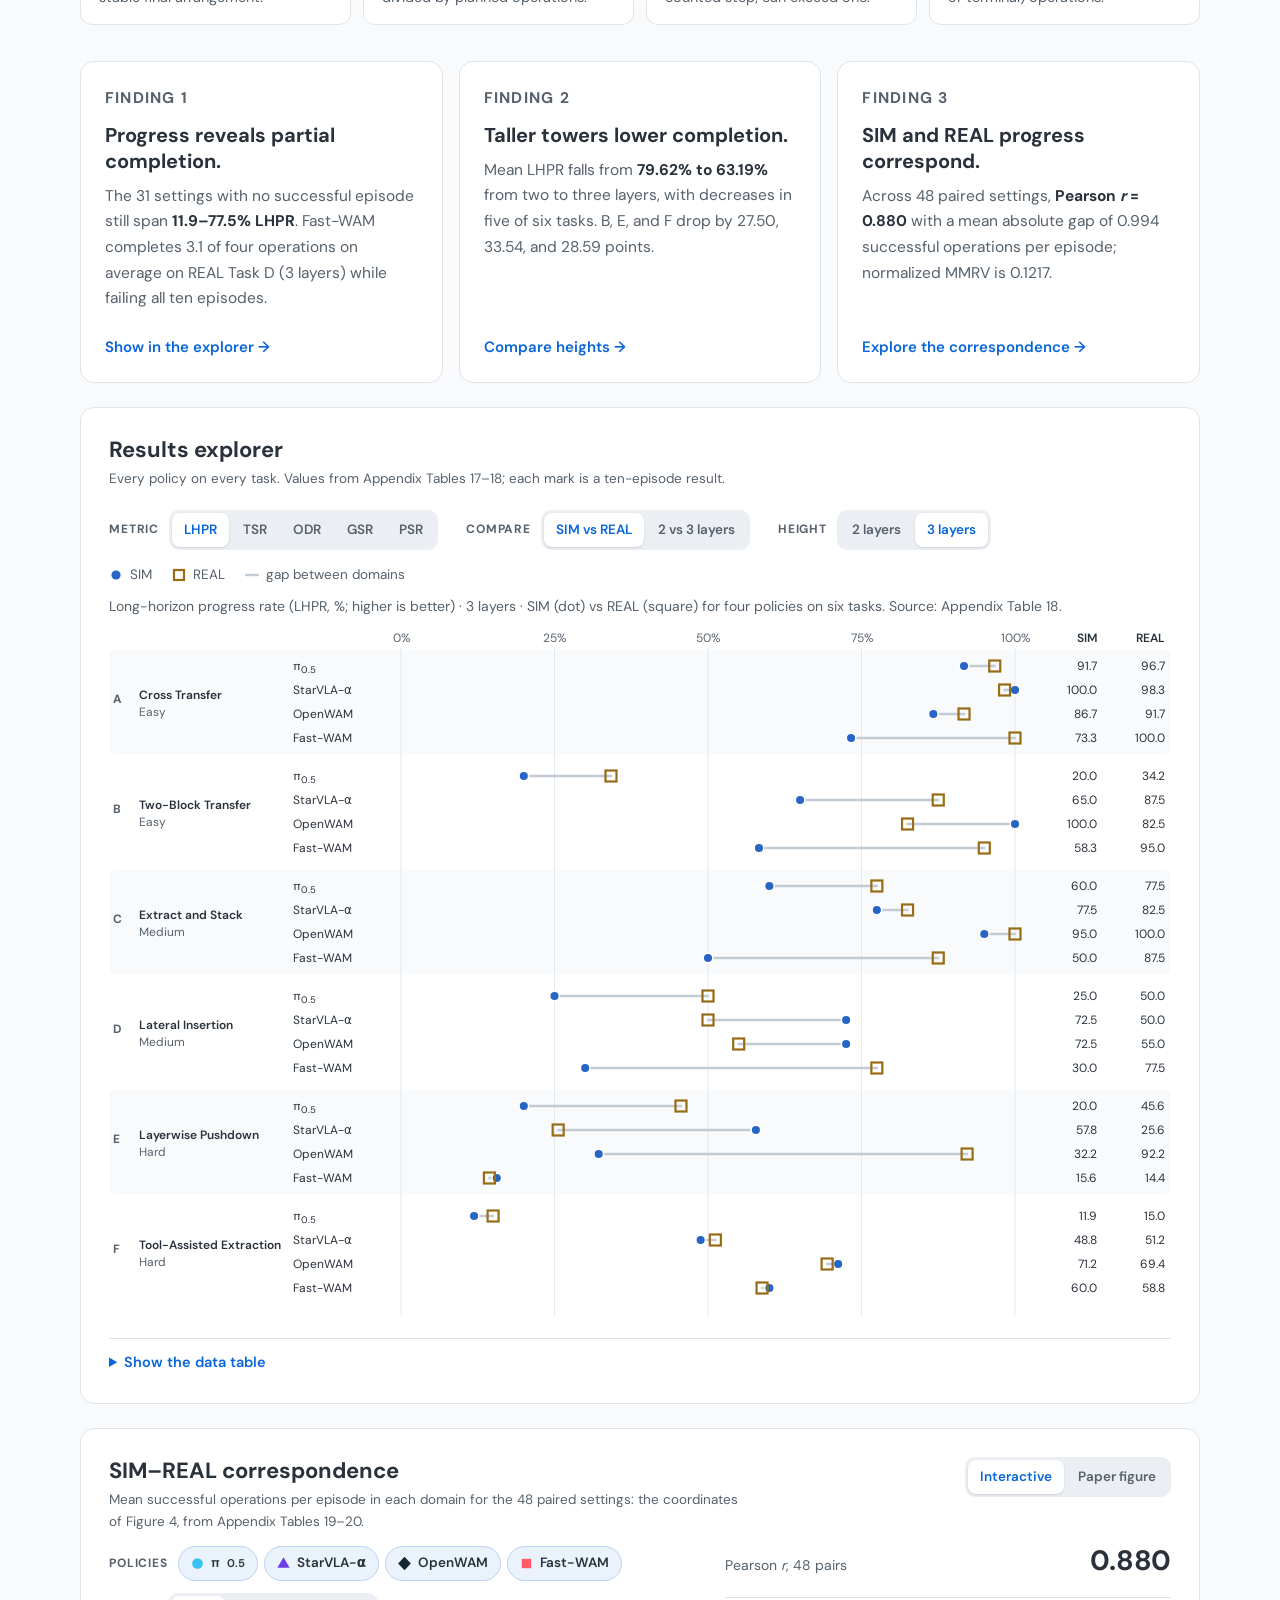
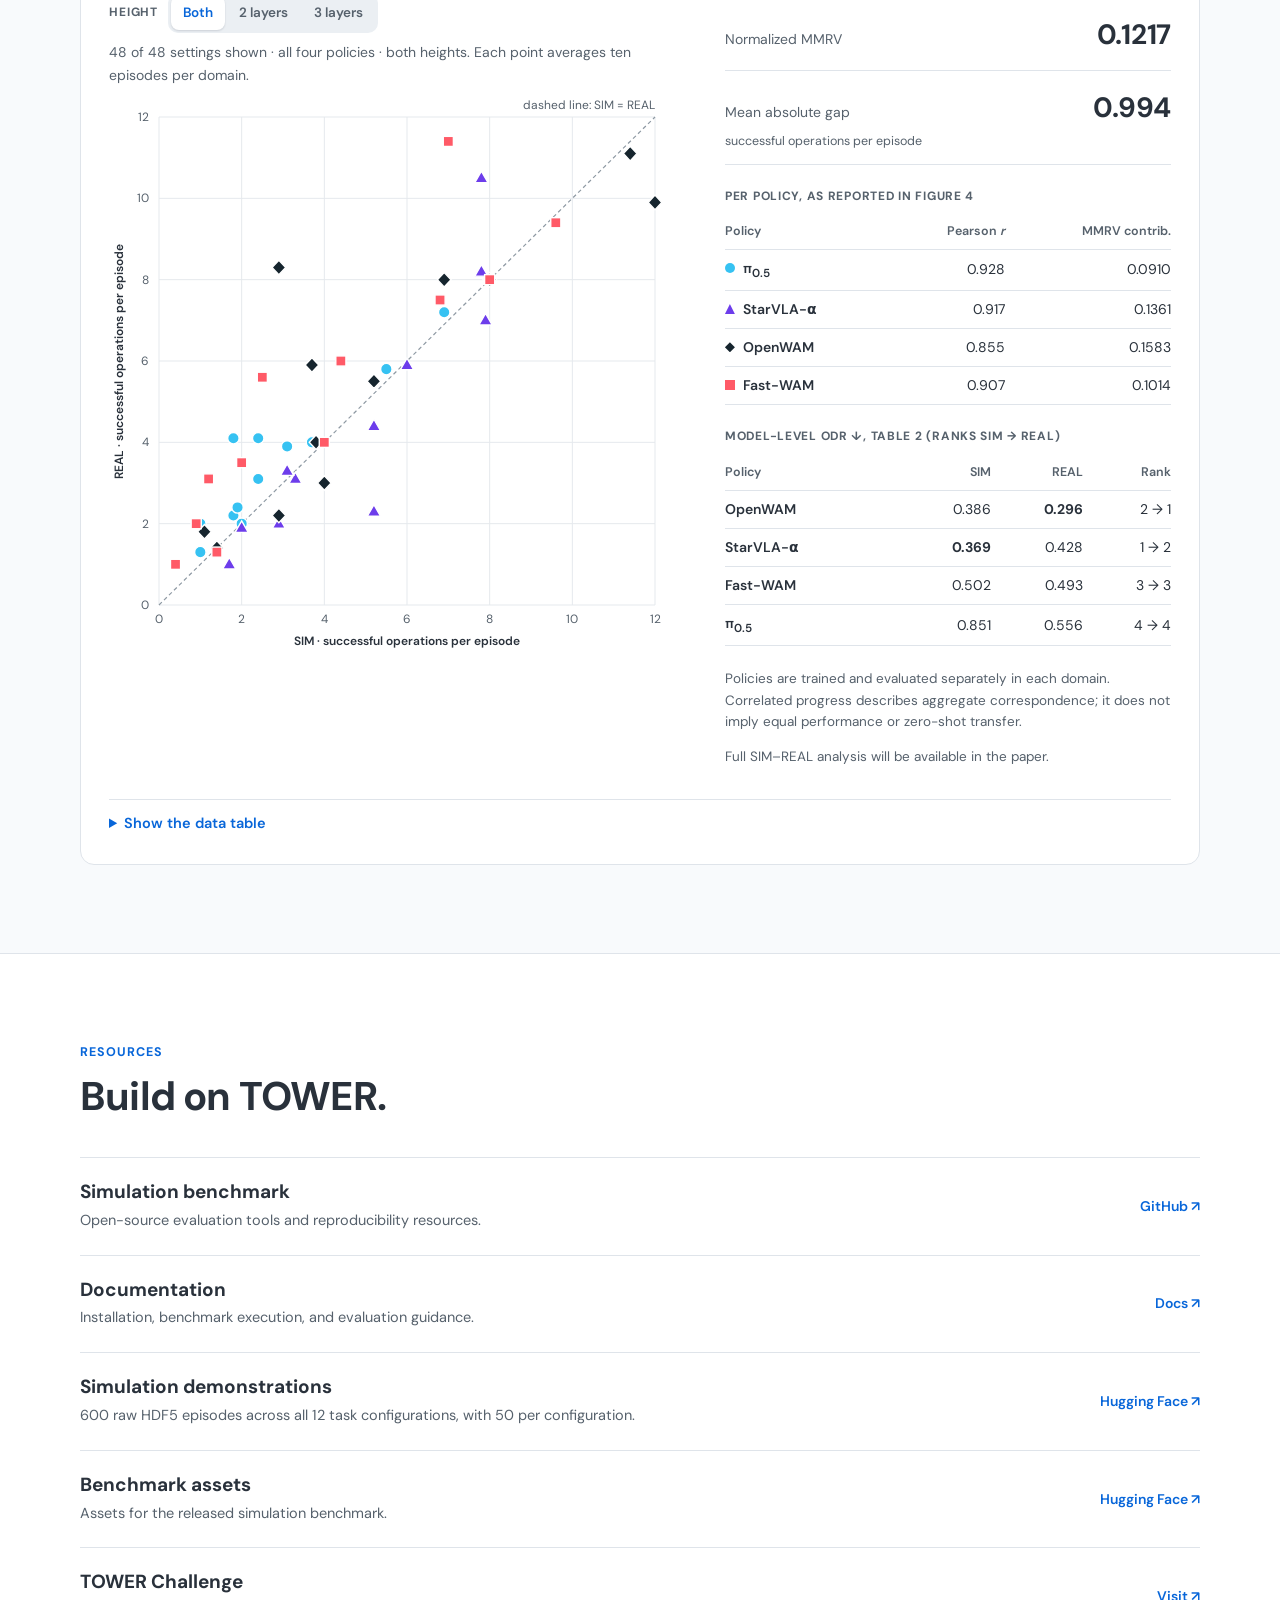
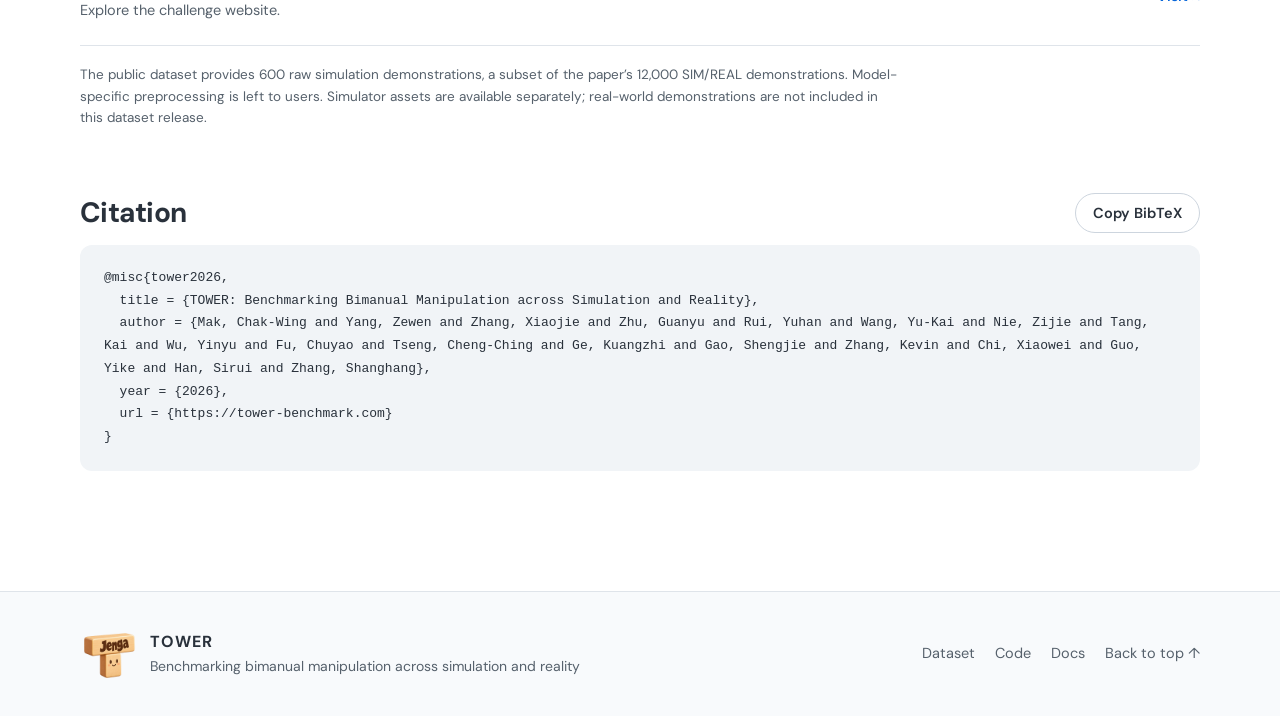
==== commit 8b37a36c: "Sync Muka-only affiliations and remove unused institutions" ====
--- a/index.html
+++ b/index.html
@@ -32,22 +32,16 @@
  <div class="wrap">
   <div class="title-panel">
    <h1><img class="logo" src="assets/tower-logo.png" alt="TOWER" width="1000" height="285"><span class="sr-only">: </span><span class="title-text">Benchmarking Bimanual Manipulation across Simulation and Reality</span></h1>
-   <p class="authors">Chak-Wing Mak<sup>1,6,*</sup>, Zewen Yang<sup>1,6,*</sup>, Xiaojie Zhang<sup>2,*,†</sup>, Guanyu Zhu<sup>3,6</sup>, Yuhan Rui<sup>4</sup>, Yu-Kai Wang<sup>1</sup>, Zijie Nie<sup>6</sup>, Kai Tang<sup>1</sup>, Yinyu Wu<sup>1</sup>, Chuyao Fu<sup>6</sup>, Cheng-Ching Tseng<sup>6</sup>, Kuangzhi Ge<sup>6</sup>, Shengjie Gao<sup>5</sup>, Kevin Zhang<sup>1,6</sup>, Xiaowei Chi<sup>2,6</sup>, Yike Guo<sup>2</sup>, Sirui Han<sup>2,‡</sup>, Shanghang Zhang<sup>1,‡</sup></p>
+   <p class="authors">Chak-Wing Mak<sup>1,3,*</sup>, Zewen Yang<sup>1,3,*</sup>, Xiaojie Zhang<sup>2,*,†</sup>, Guanyu Zhu<sup>3</sup>, Yuhan Rui<sup>3</sup>, Yu-Kai Wang<sup>1</sup>, Zijie Nie<sup>3</sup>, Kai Tang<sup>1</sup>, Yinyu Wu<sup>1</sup>, Chuyao Fu<sup>3</sup>, Cheng-Ching Tseng<sup>3</sup>, Kuangzhi Ge<sup>3</sup>, Shengjie Gao<sup>3</sup>, Kevin Zhang<sup>1,3</sup>, Xiaowei Chi<sup>2,3</sup>, Yike Guo<sup>2</sup>, Sirui Han<sup>2,‡</sup>, Shanghang Zhang<sup>1,‡</sup></p>
    <ul class="affiliations">
     <li><sup>1</sup>State Key Laboratory of Multimedia Information Processing, School of Computer Science, Peking University</li>
     <li><sup>2</sup>The Hong Kong University of Science and Technology</li>
-    <li><sup>3</sup>Fudan University</li>
-    <li><sup>4</sup>Shanghai Jiao Tong University</li>
-    <li><sup>5</sup>University of Electronic Science and Technology of China</li>
-    <li><sup>6</sup>Muka Robotics</li>
+    <li><sup>3</sup>Muka Robotics</li>
    </ul>
    <p class="notes"><span><sup>*</sup>Equal contribution</span><span><sup>†</sup>Project leader</span><span><sup>‡</sup>Corresponding authors</span></p>
    <div class="institution-logos" role="group" aria-label="Author institutions">
     <div class="institution-mark pku-mark"><img src="assets/pku-logo.png" alt="Peking University" title="Peking University"></div>
     <div class="institution-mark hkust-mark"><img src="assets/hkust-logo.svg" alt="The Hong Kong University of Science and Technology" title="The Hong Kong University of Science and Technology"></div>
-    <div class="institution-mark fudan-mark"><img src="assets/fudan-logo.png" alt="Fudan University" title="Fudan University"></div>
-    <div class="institution-mark sjtu-mark"><img src="assets/sjtu-logo.png" alt="Shanghai Jiao Tong University" title="Shanghai Jiao Tong University"></div>
-    <div class="institution-mark uestc-mark"><img src="assets/uestc-logo.png" alt="University of Electronic Science and Technology of China" title="University of Electronic Science and Technology of China"></div>
     <div class="institution-mark muka-mark"><img src="assets/muka-logo.png" alt="Muka Robotics" title="Muka Robotics"></div>
    </div>
    <div class="links" aria-label="Paper and resources">
--- a/style.css
+++ b/style.css
@@ -142,7 +142,7 @@
 .paper-figure figcaption b,.paper-view figcaption b{color:var(--ink)}
 
 /* task gallery */
-.task-picker{display:grid;grid-template-columns:repeat(6,minmax(0,1fr));gap:12px}
+.task-picker{display:grid;grid-template-columns:repeat(3,minmax(0,1fr));gap:12px}
 .task-picker button{display:grid;grid-template-columns:auto 1fr;grid-template-areas:"thumb thumb" "letter level" "name name";align-items:center;gap:2px 8px;text-align:left;background:#fff;border:1px solid var(--line);border-radius:12px;padding:8px 8px 12px;transition:border-color .15s,box-shadow .15s}
 .task-picker button:hover{border-color:#B9C6D4}
 .task-picker button[aria-pressed=true]{border-color:var(--blue);box-shadow:inset 0 0 0 1px var(--blue)}
@@ -358,4 +358,4 @@
 .task-player video.cinematic{aspect-ratio:16/9}
 .segmented button:disabled{opacity:.4;cursor:not-allowed}
 
-.institution-logos{display:grid;grid-template-columns:repeat(6,minmax(0,1fr));align-items:center;gap:24px;max-width:900px;margin:28px auto 32px}.institution-mark{height:76px;display:flex;align-items:center;justify-content:center;min-width:0}.institution-mark img{display:block;object-fit:contain;width:auto;height:auto;max-width:100%;max-height:70px}.institution-mark.muka-mark img{max-height:40px}.institution-mark.hkust-mark img{max-height:64px}@media(max-width:720px){.institution-logos{grid-template-columns:repeat(3,minmax(0,1fr));max-width:520px;gap:20px 28px}.institution-mark{height:68px}.institution-mark img{max-height:62px}}@media(max-width:380px){.institution-logos{gap:16px}.institution-mark{height:60px}.institution-mark img{max-height:54px}}
+.institution-logos{display:grid;grid-template-columns:repeat(3,minmax(0,1fr));align-items:center;gap:24px;max-width:520px;margin:28px auto 32px}.institution-mark{height:76px;display:flex;align-items:center;justify-content:center;min-width:0}.institution-mark img{display:block;object-fit:contain;width:auto;height:auto;max-width:100%;max-height:70px}.institution-mark.muka-mark img{max-height:40px}.institution-mark.hkust-mark img{max-height:64px}@media(max-width:720px){.institution-logos{grid-template-columns:repeat(3,minmax(0,1fr));max-width:520px;gap:20px 28px}.institution-mark{height:68px}.institution-mark img{max-height:62px}}@media(max-width:380px){.institution-logos{gap:16px}.institution-mark{height:60px}.institution-mark img{max-height:54px}}
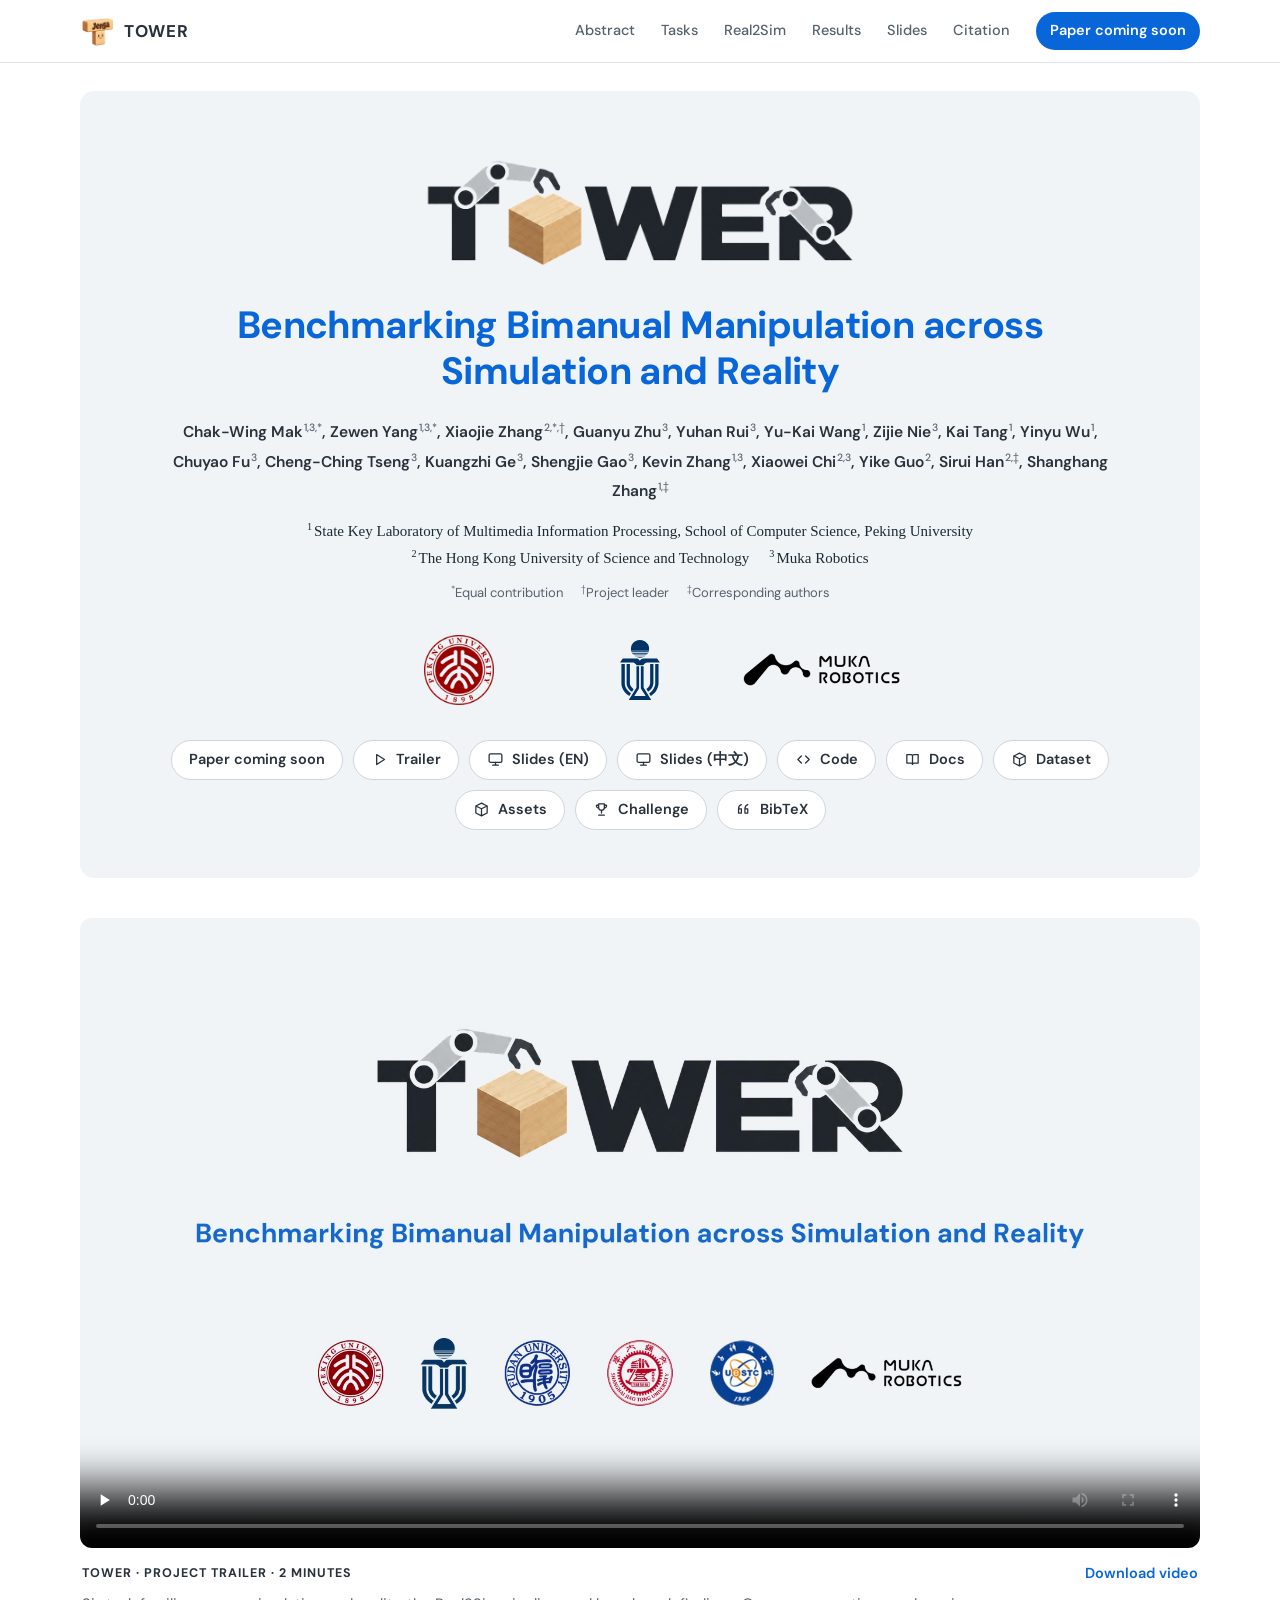
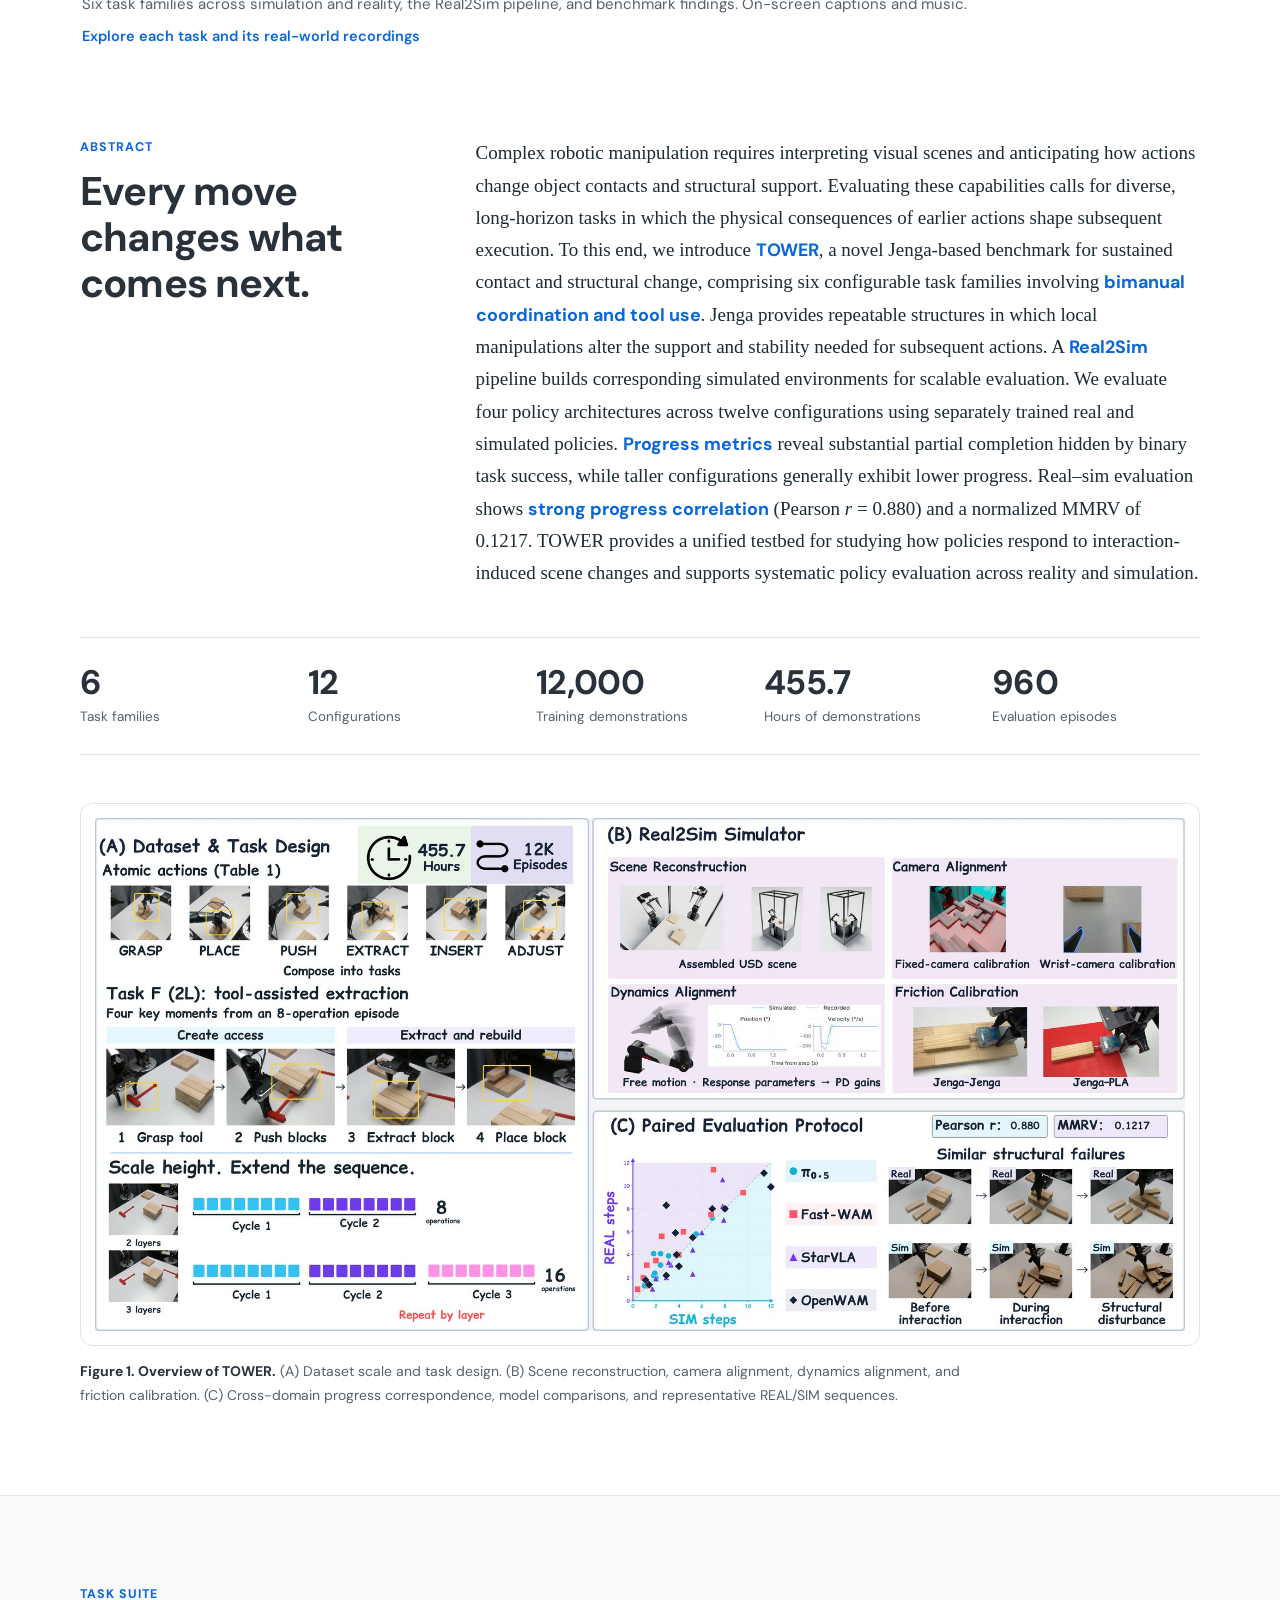
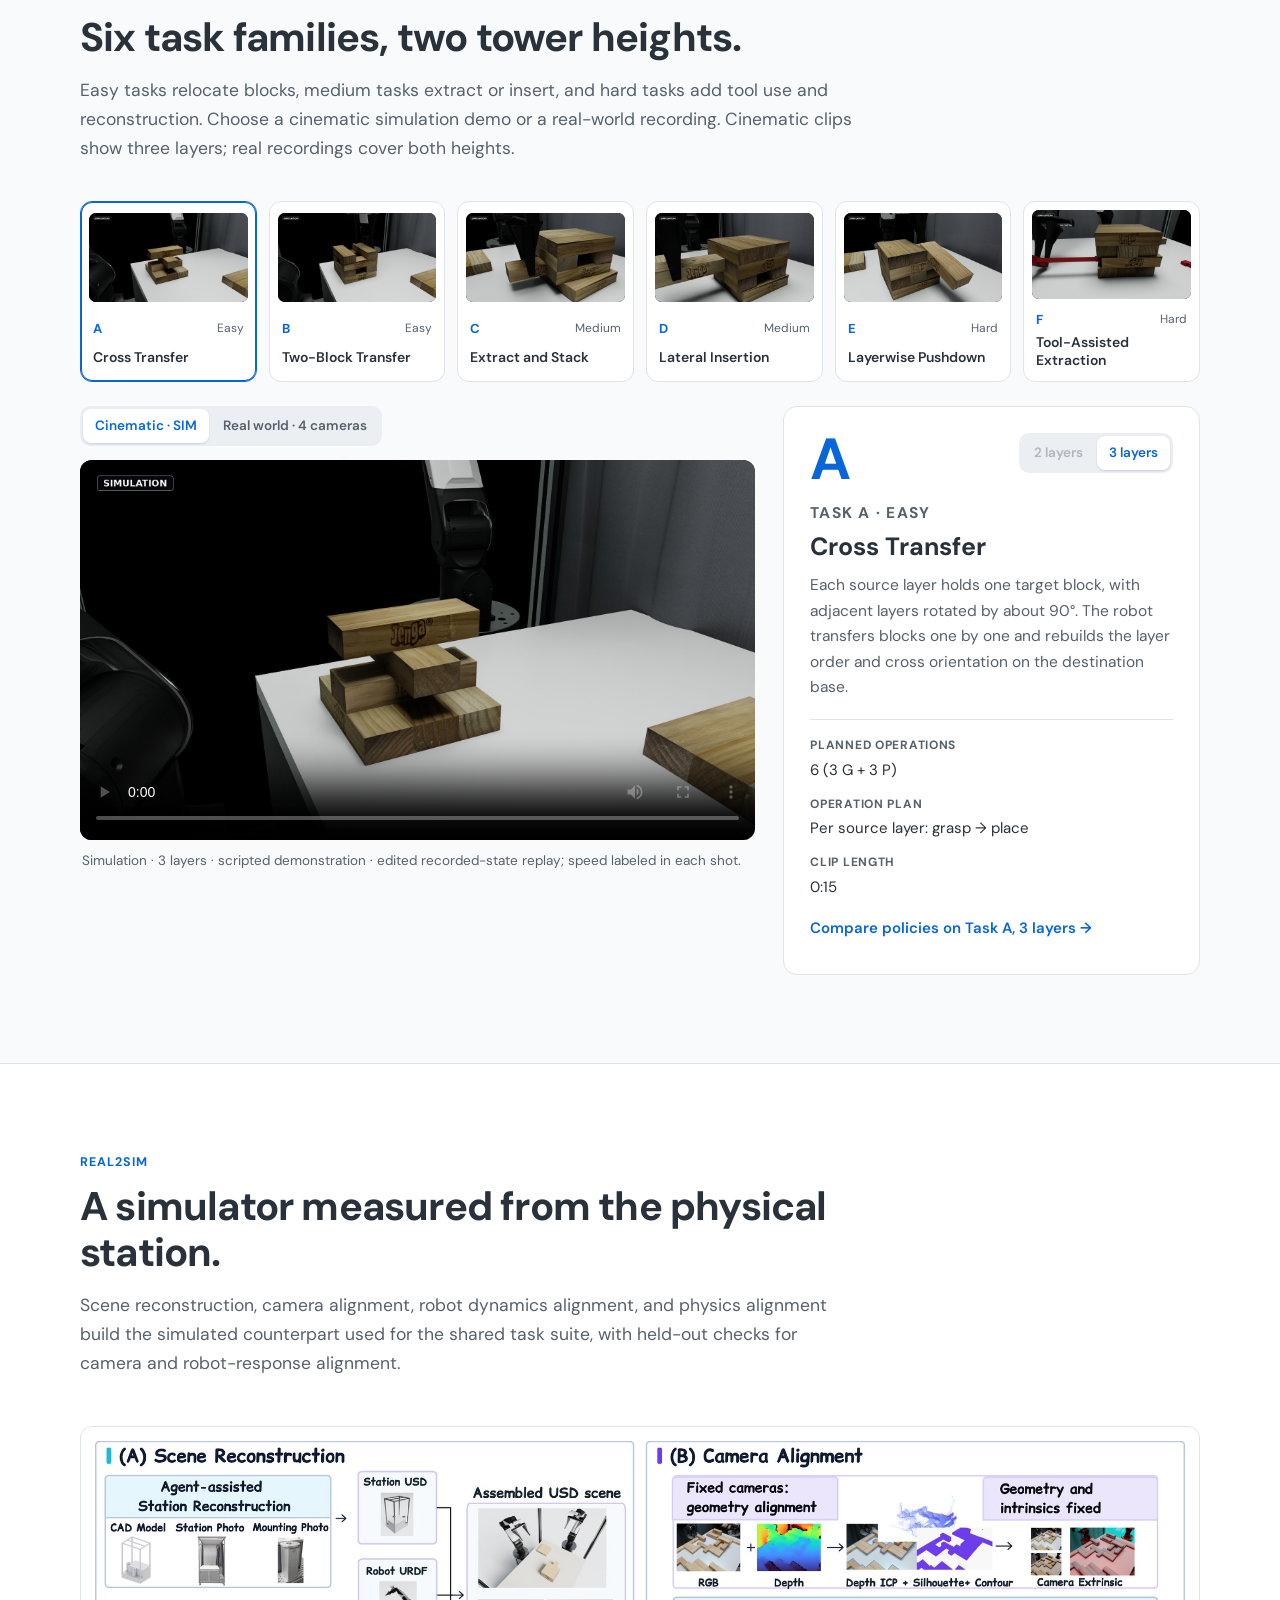
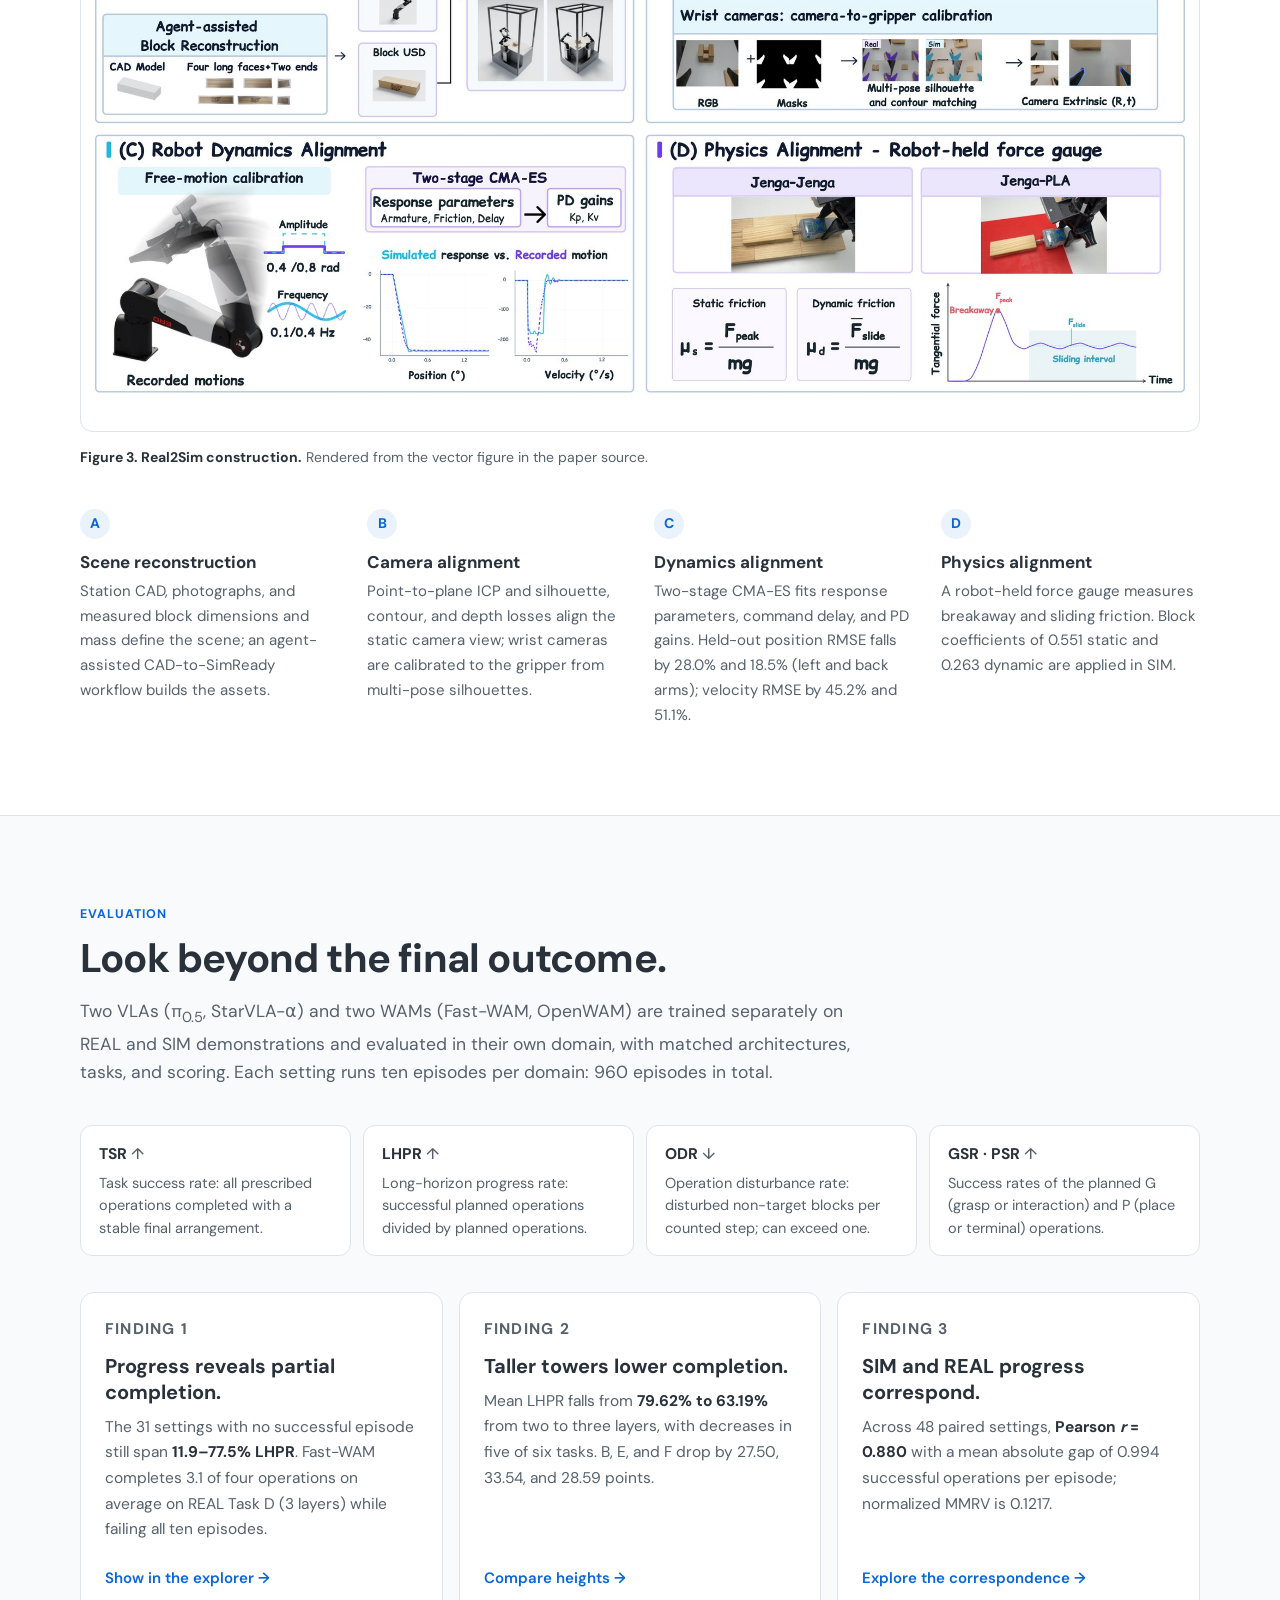
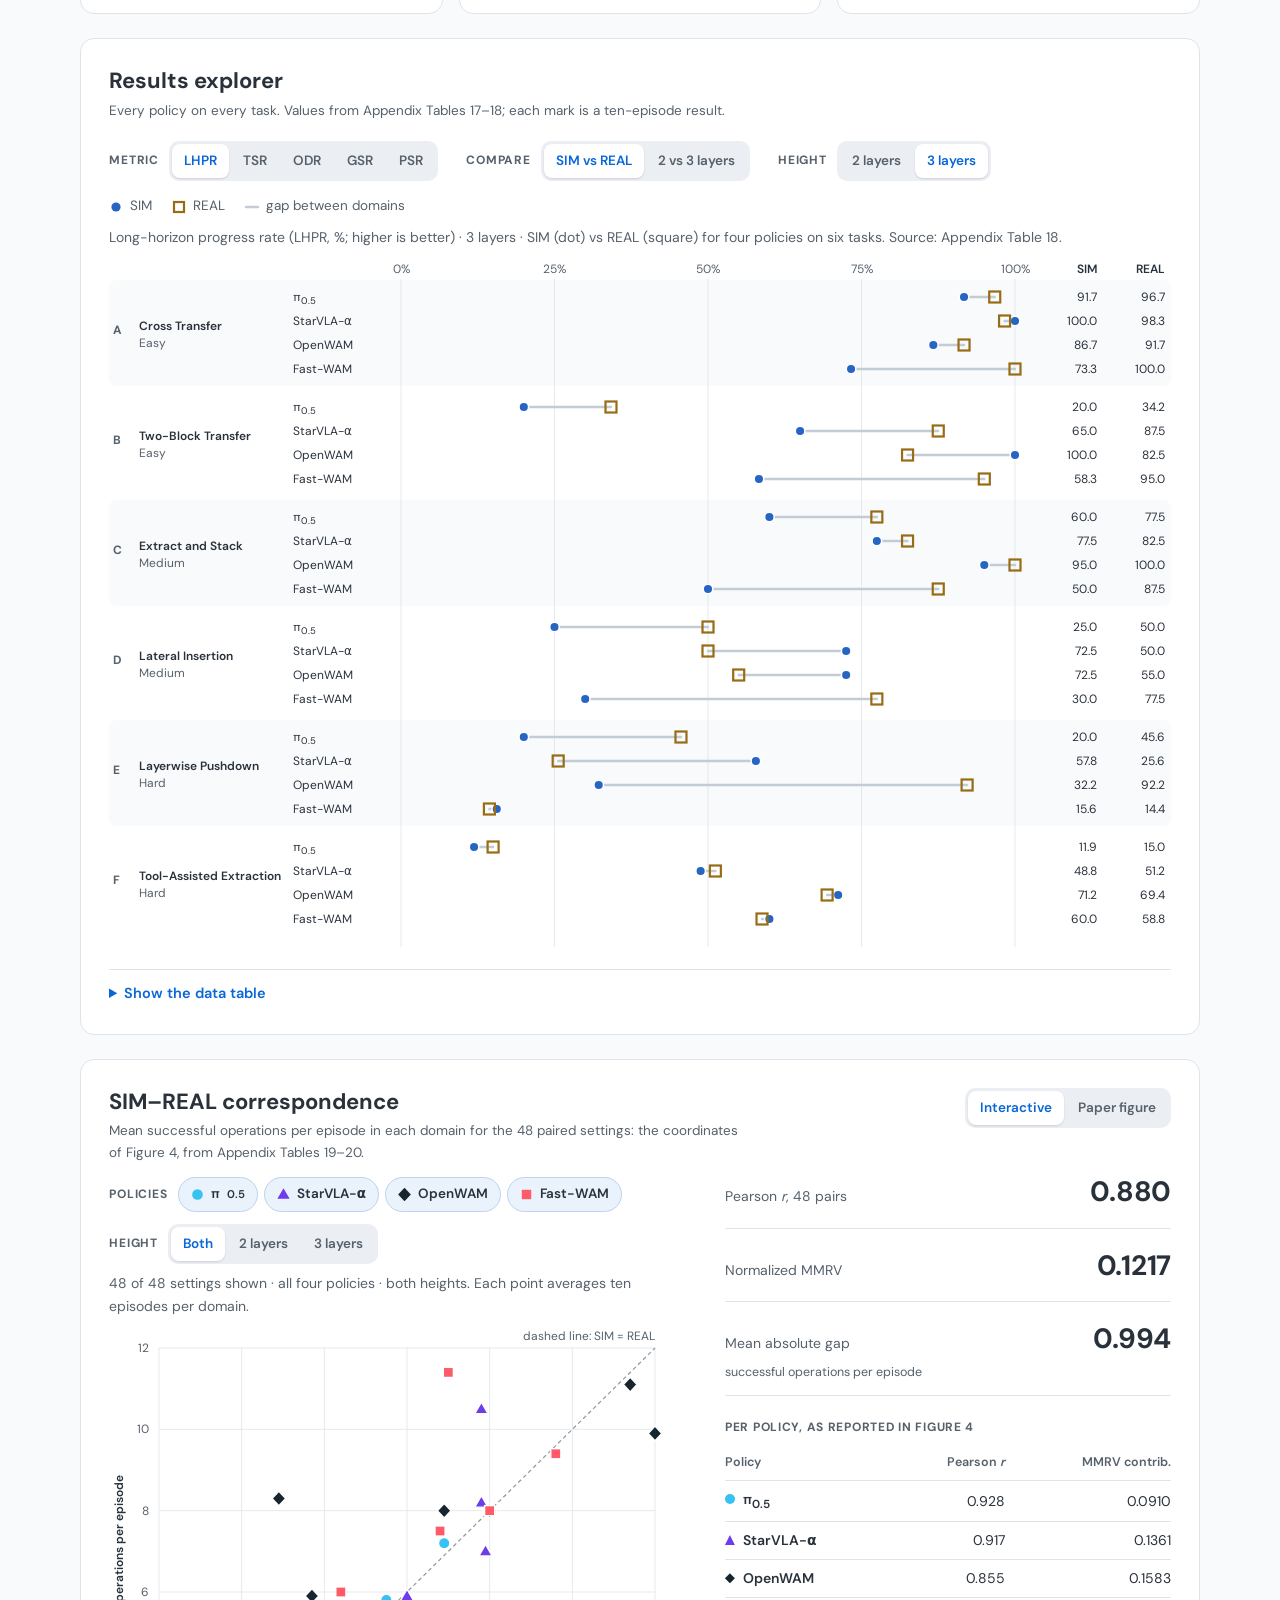
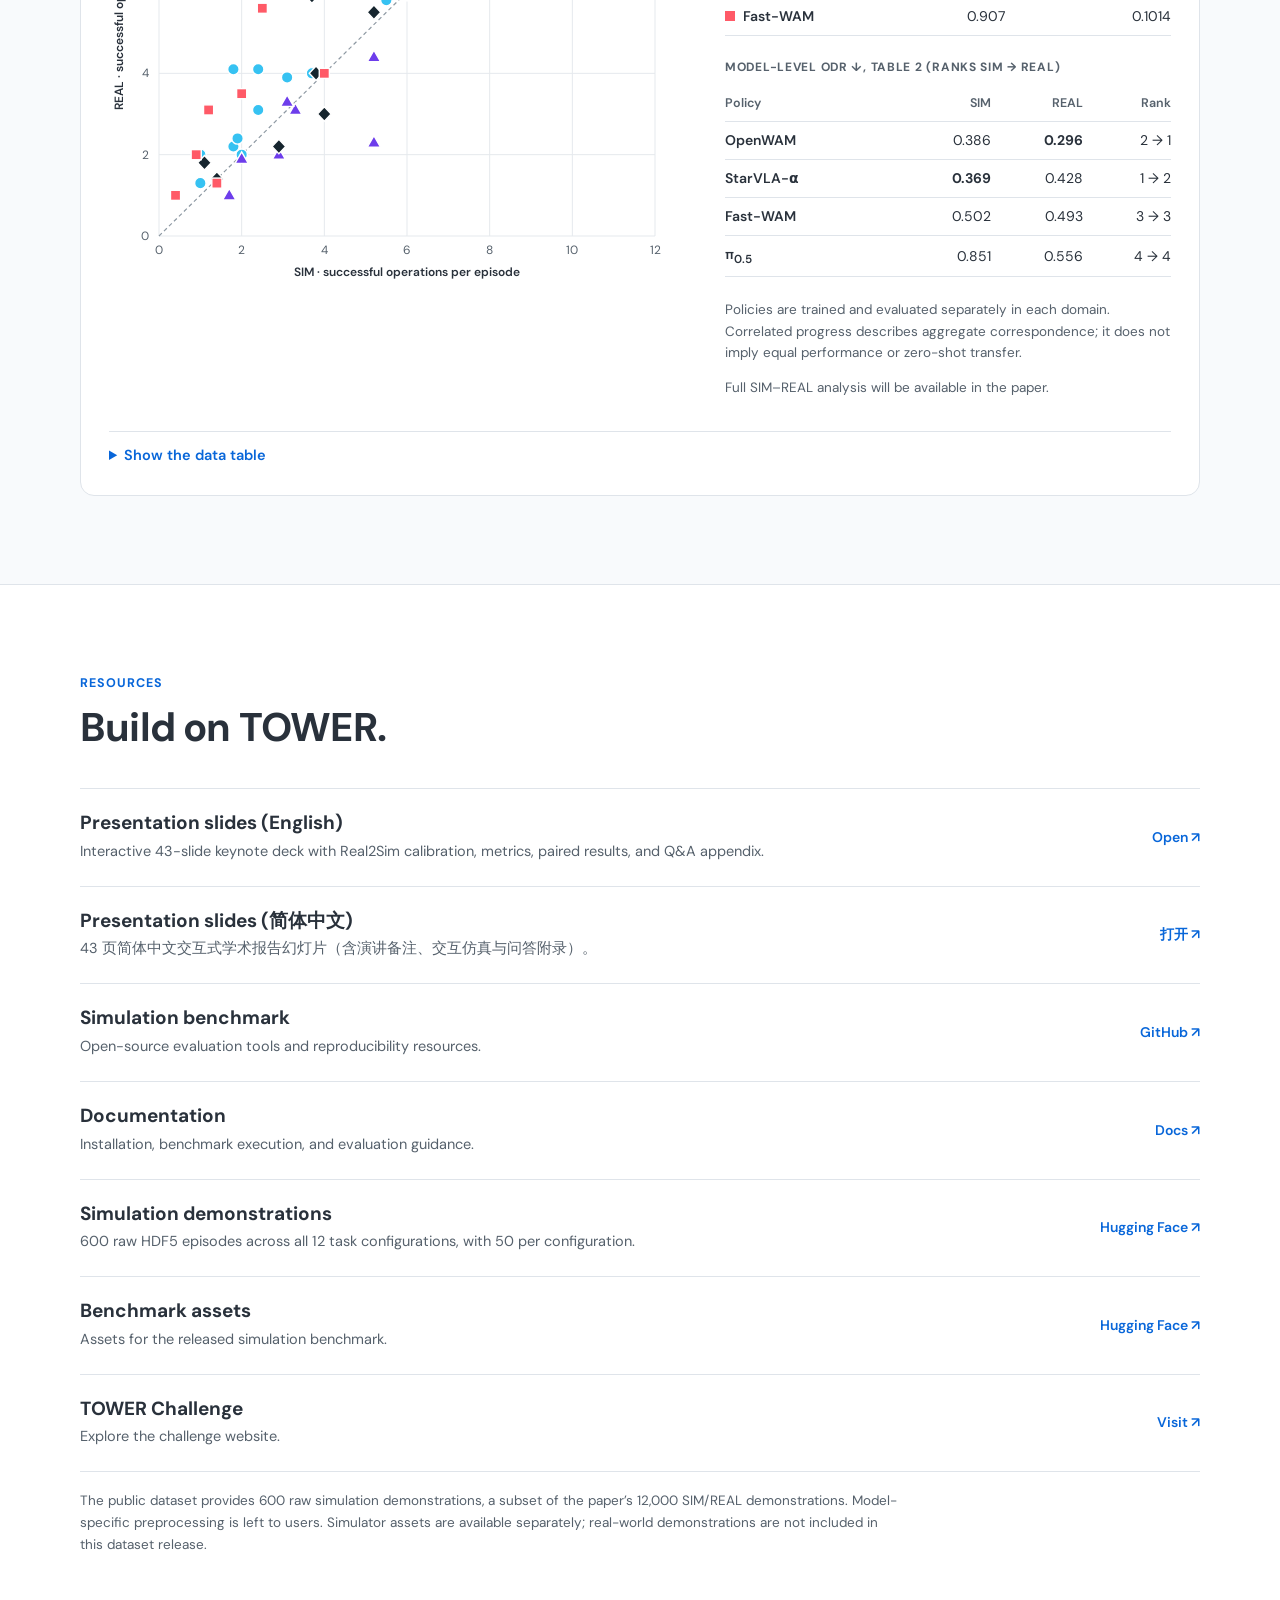
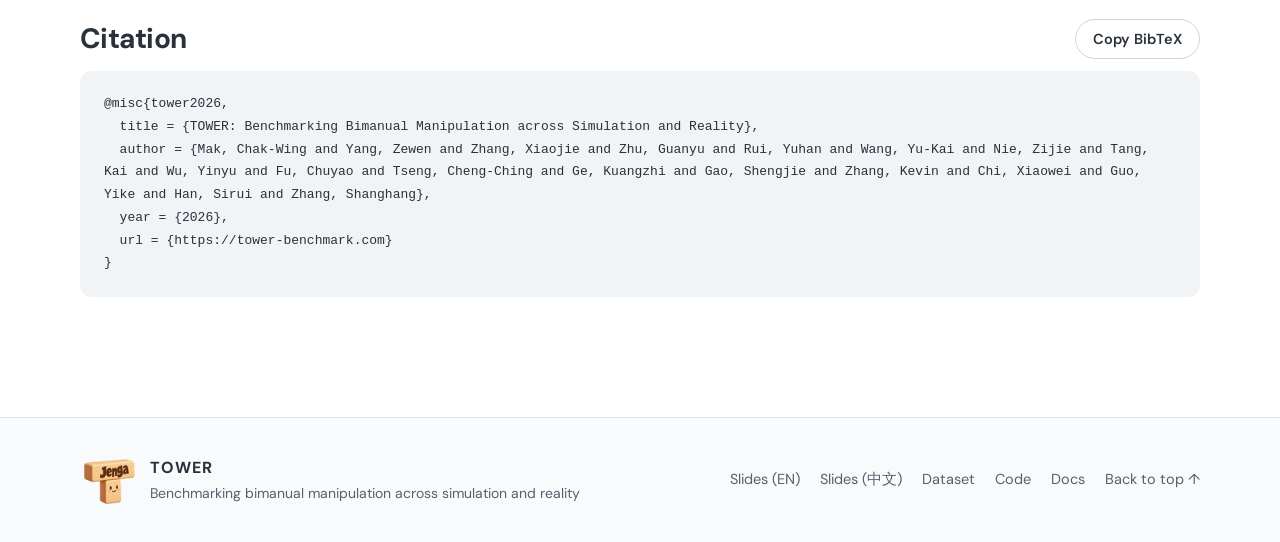
==== commit b0726daa: "Deploy interactive English and Simplified Chinese presentation slides" ====
--- a/index.html
+++ b/index.html
@@ -21,7 +21,7 @@
  <div class="nav-inner">
   <a class="brand" href="#top" aria-label="TOWER, back to top"><img src="assets/tower-t.png" alt="" width="34" height="34"><span>TOWER</span></a>
   <nav aria-label="Sections">
-   <a href="#abstract">Abstract</a><a href="#tasks">Tasks</a><a href="#real2sim">Real2Sim</a><a href="#results">Results</a><a href="#citation">Citation</a>
+   <a href="#abstract">Abstract</a><a href="#tasks">Tasks</a><a href="#real2sim">Real2Sim</a><a href="#results">Results</a><a href="slides/s/tower-iclr/">Slides</a><a href="#citation">Citation</a>
    <span class="nav-paper" aria-disabled="true">Paper coming soon</span>
   </nav>
  </div>
@@ -47,6 +47,8 @@
    <div class="links" aria-label="Paper and resources">
     <span class="pill" aria-disabled="true">Paper coming soon</span>
     <a class="pill" href="#trailer"><svg viewBox="0 0 24 24" aria-hidden="true"><path d="m8 5 11 7-11 7z"/></svg>Trailer</a>
+    <a class="pill" href="slides/s/tower-iclr/"><svg viewBox="0 0 24 24" aria-hidden="true"><rect x="3" y="4" width="18" height="12" rx="2"/><path d="M8 20h8M12 16v4"/></svg>Slides (EN)</a>
+    <a class="pill" href="slides/s/tower-iclr-zh/"><svg viewBox="0 0 24 24" aria-hidden="true"><rect x="3" y="4" width="18" height="12" rx="2"/><path d="M8 20h8M12 16v4"/></svg>Slides (中文)</a>
     <a class="pill" href="https://github.com/tower-benchmark/TOWER"><svg viewBox="0 0 24 24" aria-hidden="true"><path d="M9 7 4 12l5 5M15 7l5 5-5 5"/></svg>Code</a>
     <a class="pill" href="https://docs.tower-benchmark.com/"><svg viewBox="0 0 24 24" aria-hidden="true"><path d="M4 5h6a2 2 0 0 1 2 2v12a2 2 0 0 0-2-2H4zM20 5h-6a2 2 0 0 0-2 2v12a2 2 0 0 1 2-2h6z"/></svg>Docs</a>
     <a class="pill" href="https://huggingface.co/datasets/tower-benchmark/TOWER-SimData"><svg viewBox="0 0 24 24" aria-hidden="true"><path d="M12 3 4 7v10l8 4 8-4V7zM4 7l8 4 8-4M12 11v10"/></svg>Dataset</a>
@@ -278,7 +280,8 @@
   <h2>Build on TOWER.</h2>
  </div>
  <div class="resource-list">
-  
+  <a href="slides/s/tower-iclr/"><div><h3>Presentation slides (English)</h3><p>Interactive 43-slide keynote deck with Real2Sim calibration, metrics, paired results, and Q&amp;A appendix.</p></div><span>Open <span aria-hidden="true">↗</span></span></a>
+  <a href="slides/s/tower-iclr-zh/"><div><h3>Presentation slides (简体中文)</h3><p>43 页简体中文交互式学术报告幻灯片（含演讲备注、交互仿真与问答附录）。</p></div><span>打开 <span aria-hidden="true">↗</span></span></a>
   <a href="https://github.com/tower-benchmark/TOWER"><div><h3>Simulation benchmark</h3><p>Open-source evaluation tools and reproducibility resources.</p></div><span>GitHub <span aria-hidden="true">↗</span></span></a>
   <a href="https://docs.tower-benchmark.com/"><div><h3>Documentation</h3><p>Installation, benchmark execution, and evaluation guidance.</p></div><span>Docs <span aria-hidden="true">↗</span></span></a>
   <a href="https://huggingface.co/datasets/tower-benchmark/TOWER-SimData"><div><h3>Simulation demonstrations</h3><p>600 raw HDF5 episodes across all 12 task configurations, with 50 per configuration.</p></div><span>Hugging Face <span aria-hidden="true">↗</span></span></a>
@@ -303,7 +306,7 @@
 <footer class="footer">
  <div class="wrap footer-inner">
   <a class="footer-brand" href="#top" aria-label="Back to top"><img src="assets/tower-t.png" alt="" width="56" height="56"><span><b>TOWER</b>Benchmarking bimanual manipulation across simulation and reality</span></a>
-  <nav aria-label="Footer"><a href="https://huggingface.co/datasets/tower-benchmark/TOWER-SimData">Dataset</a><a href="https://github.com/tower-benchmark/TOWER">Code</a><a href="https://docs.tower-benchmark.com/">Docs</a><a href="#top">Back to top <span aria-hidden="true">↑</span></a></nav>
+  <nav aria-label="Footer"><a href="slides/s/tower-iclr/">Slides (EN)</a><a href="slides/s/tower-iclr-zh/">Slides (中文)</a><a href="https://huggingface.co/datasets/tower-benchmark/TOWER-SimData">Dataset</a><a href="https://github.com/tower-benchmark/TOWER">Code</a><a href="https://docs.tower-benchmark.com/">Docs</a><a href="#top">Back to top <span aria-hidden="true">↑</span></a></nav>
  </div>
 </footer>
 <script src="data.js"></script>
--- a/style.css
+++ b/style.css
@@ -142,7 +142,7 @@
 .paper-figure figcaption b,.paper-view figcaption b{color:var(--ink)}
 
 /* task gallery */
-.task-picker{display:grid;grid-template-columns:repeat(3,minmax(0,1fr));gap:12px}
+.task-picker{display:grid;grid-template-columns:repeat(6,minmax(0,1fr));gap:12px}
 .task-picker button{display:grid;grid-template-columns:auto 1fr;grid-template-areas:"thumb thumb" "letter level" "name name";align-items:center;gap:2px 8px;text-align:left;background:#fff;border:1px solid var(--line);border-radius:12px;padding:8px 8px 12px;transition:border-color .15s,box-shadow .15s}
 .task-picker button:hover{border-color:#B9C6D4}
 .task-picker button[aria-pressed=true]{border-color:var(--blue);box-shadow:inset 0 0 0 1px var(--blue)}
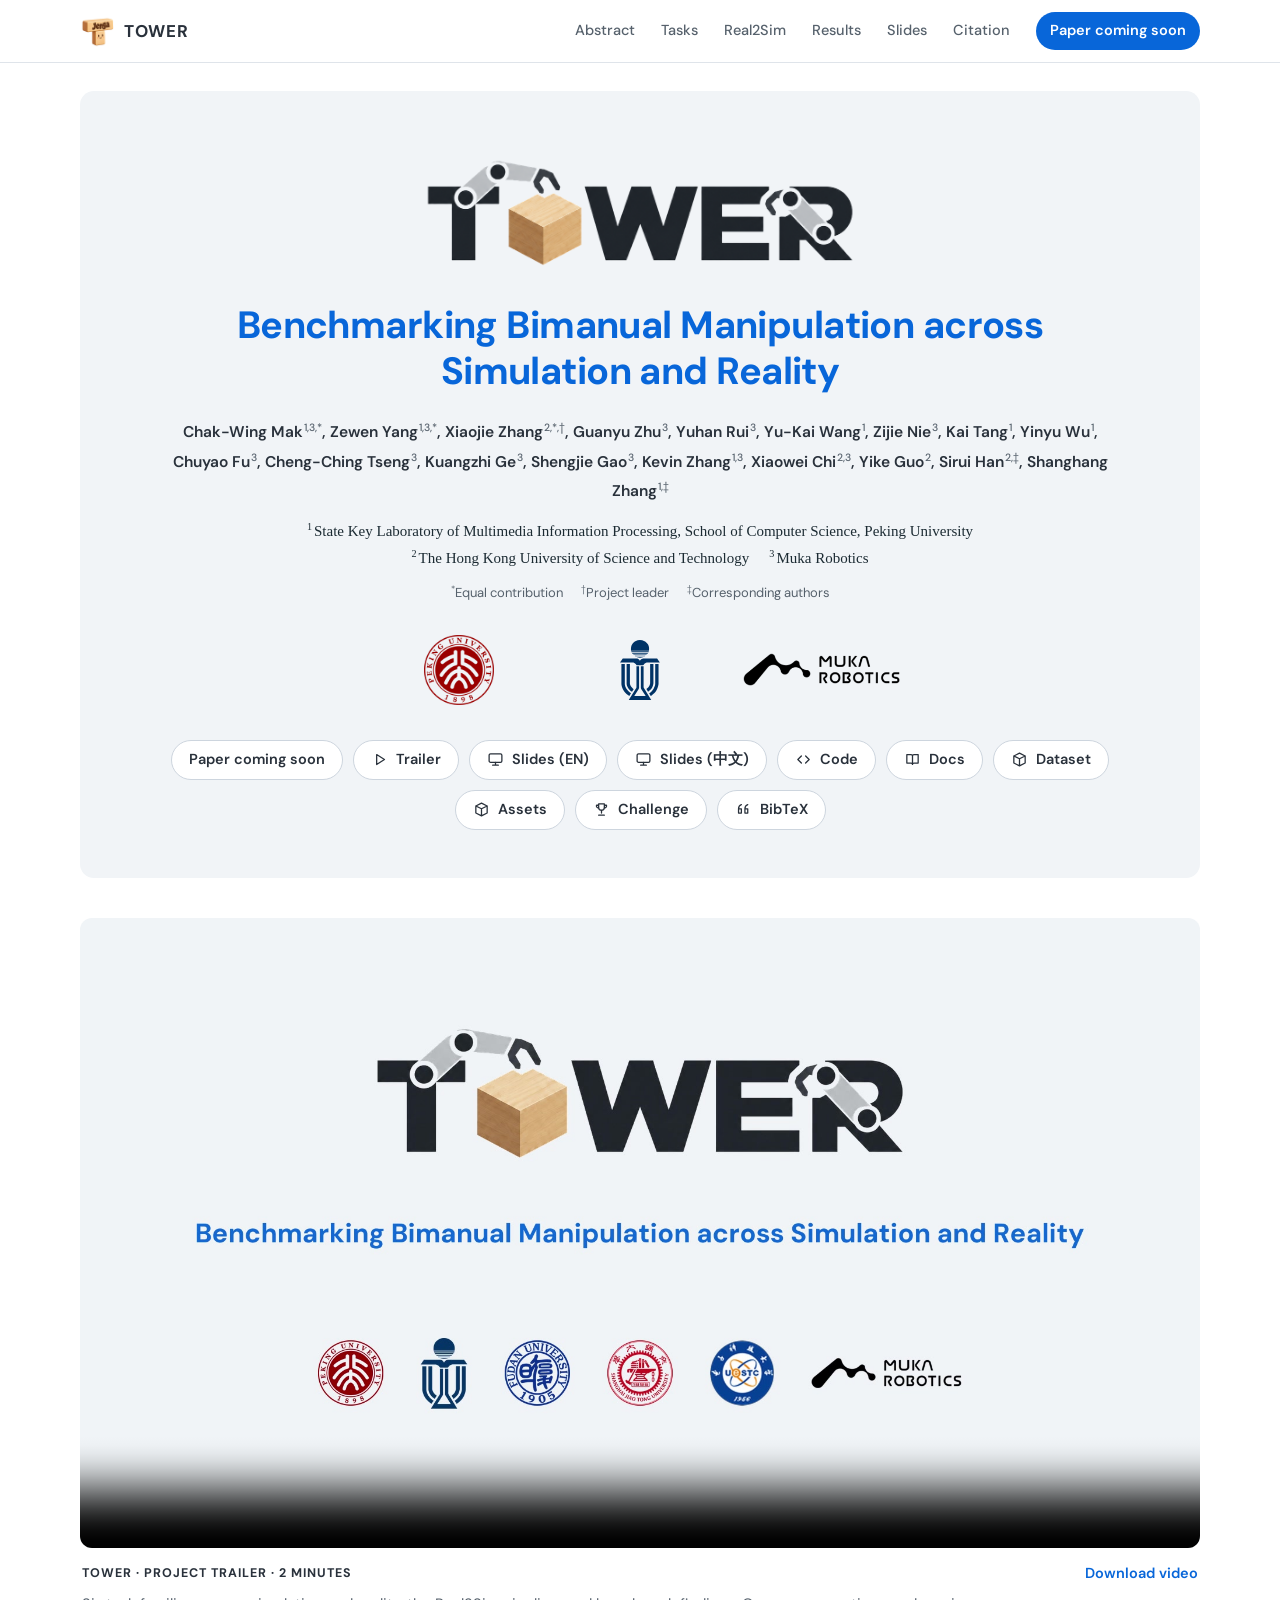
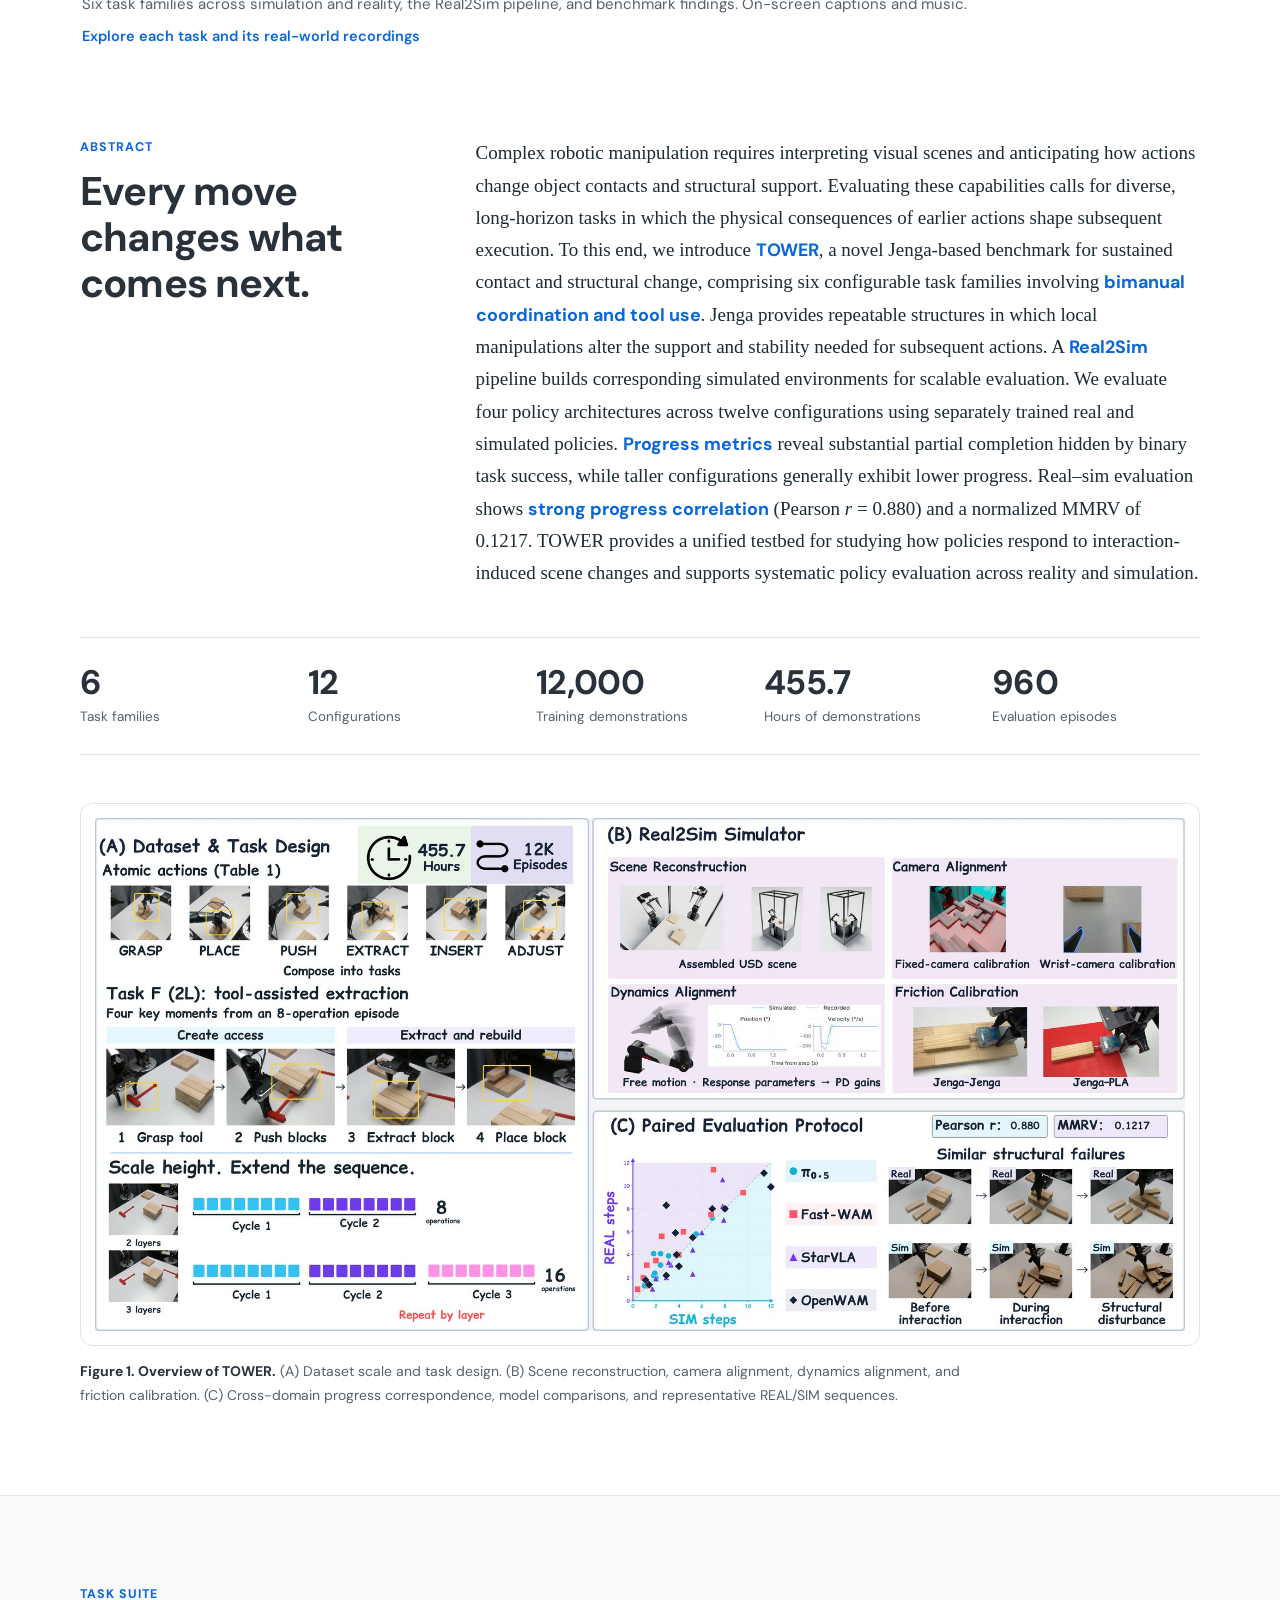
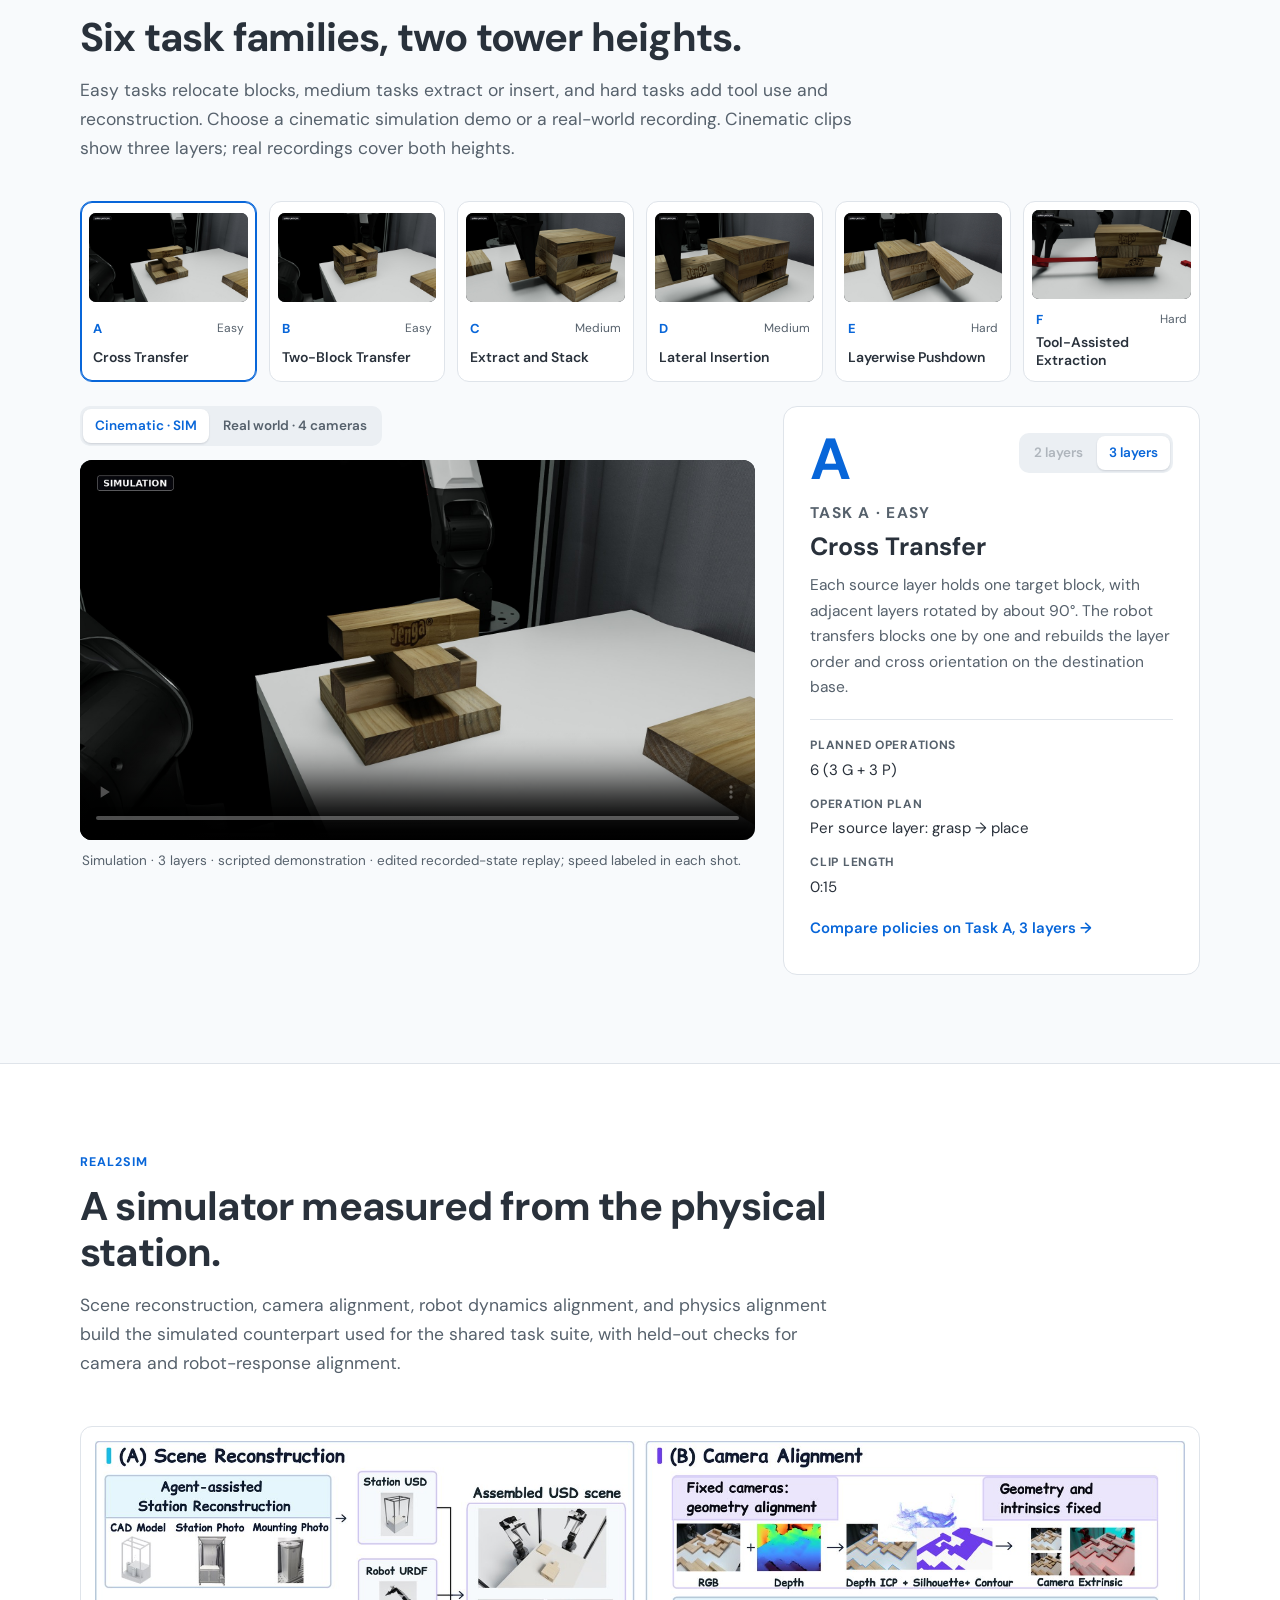
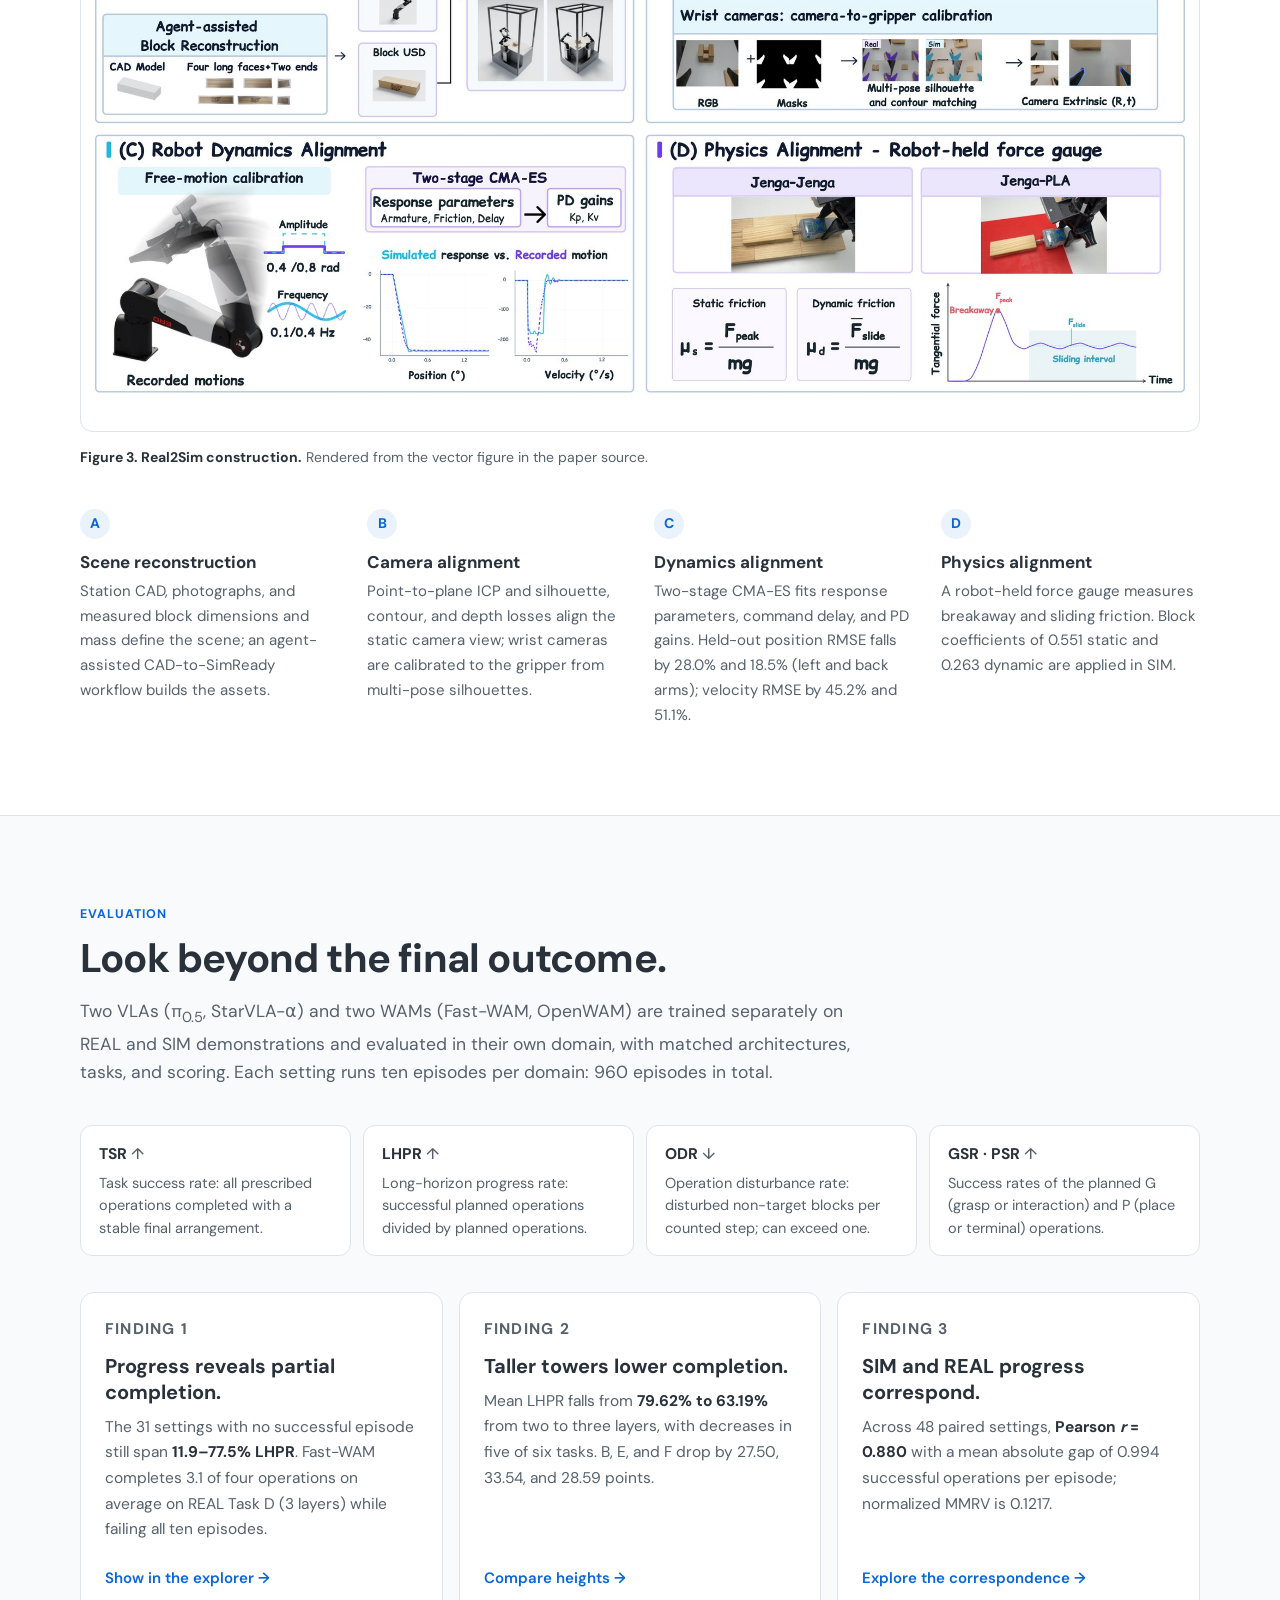
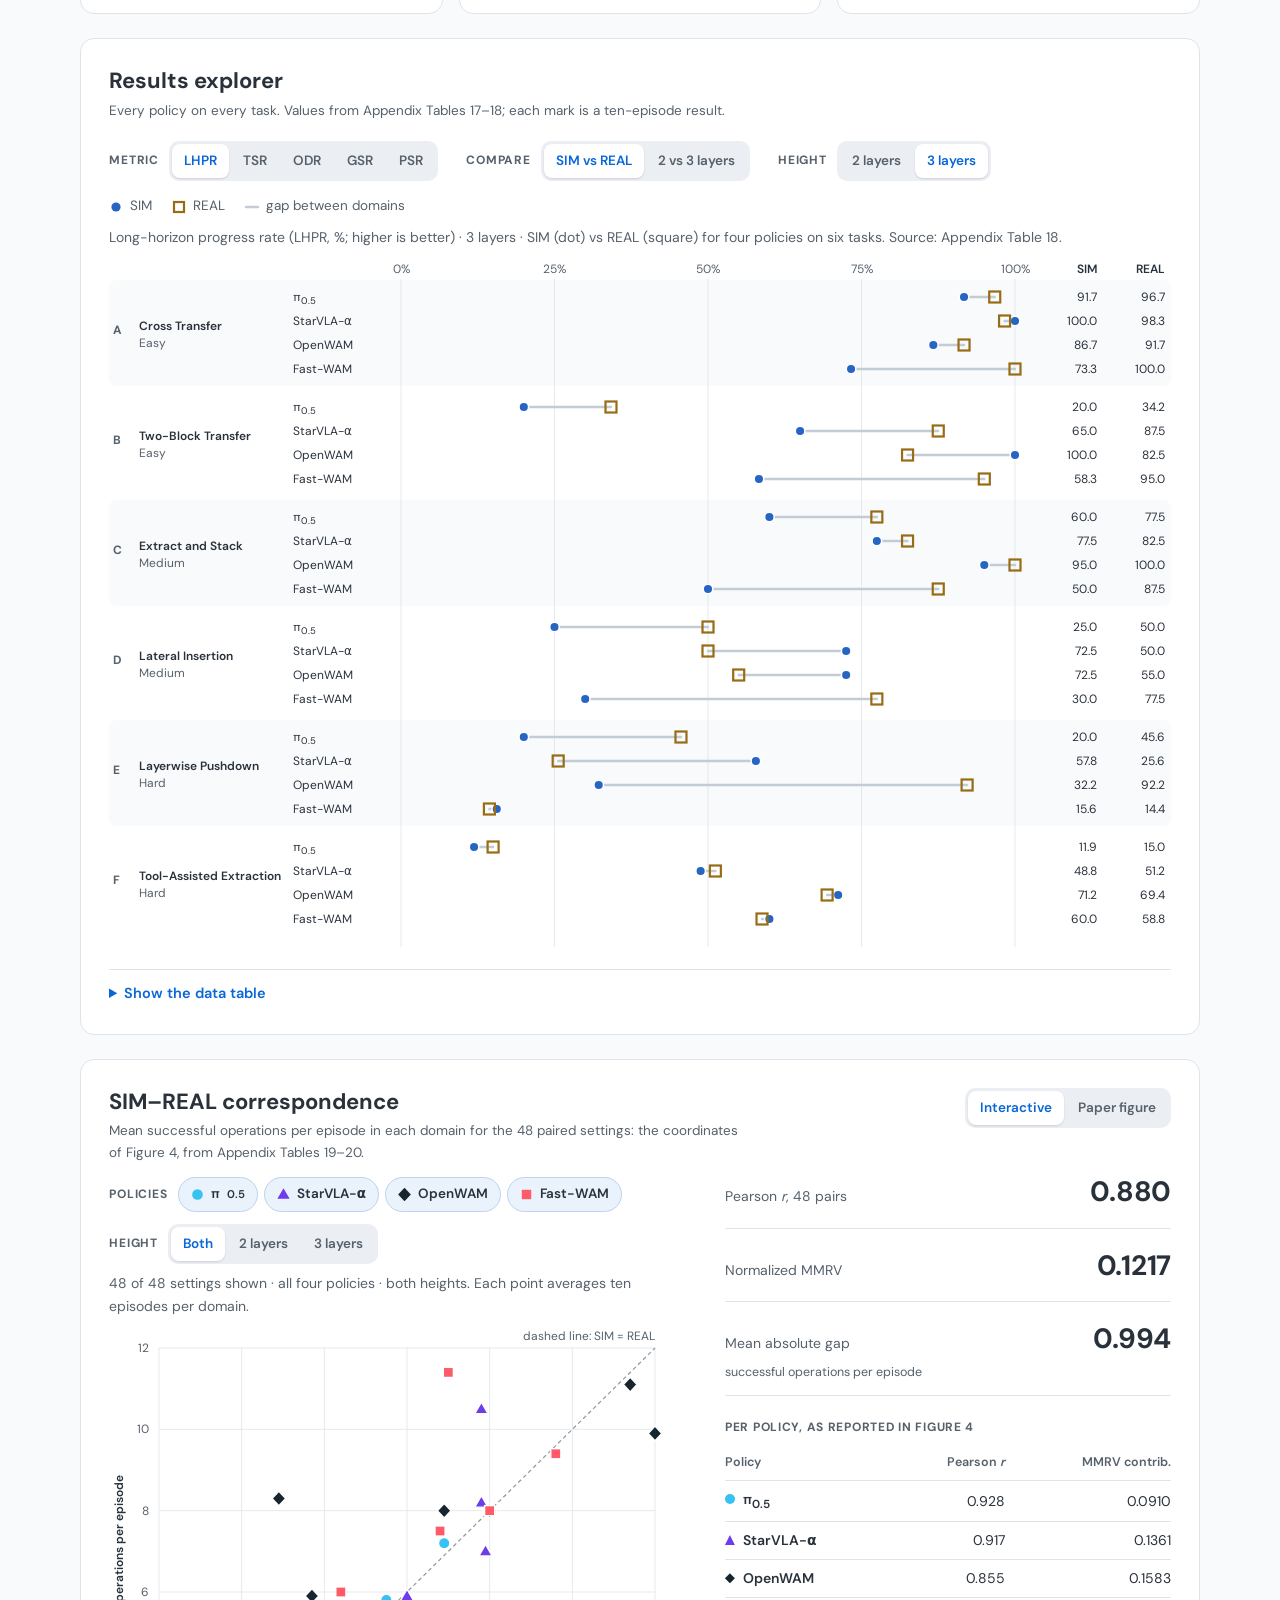
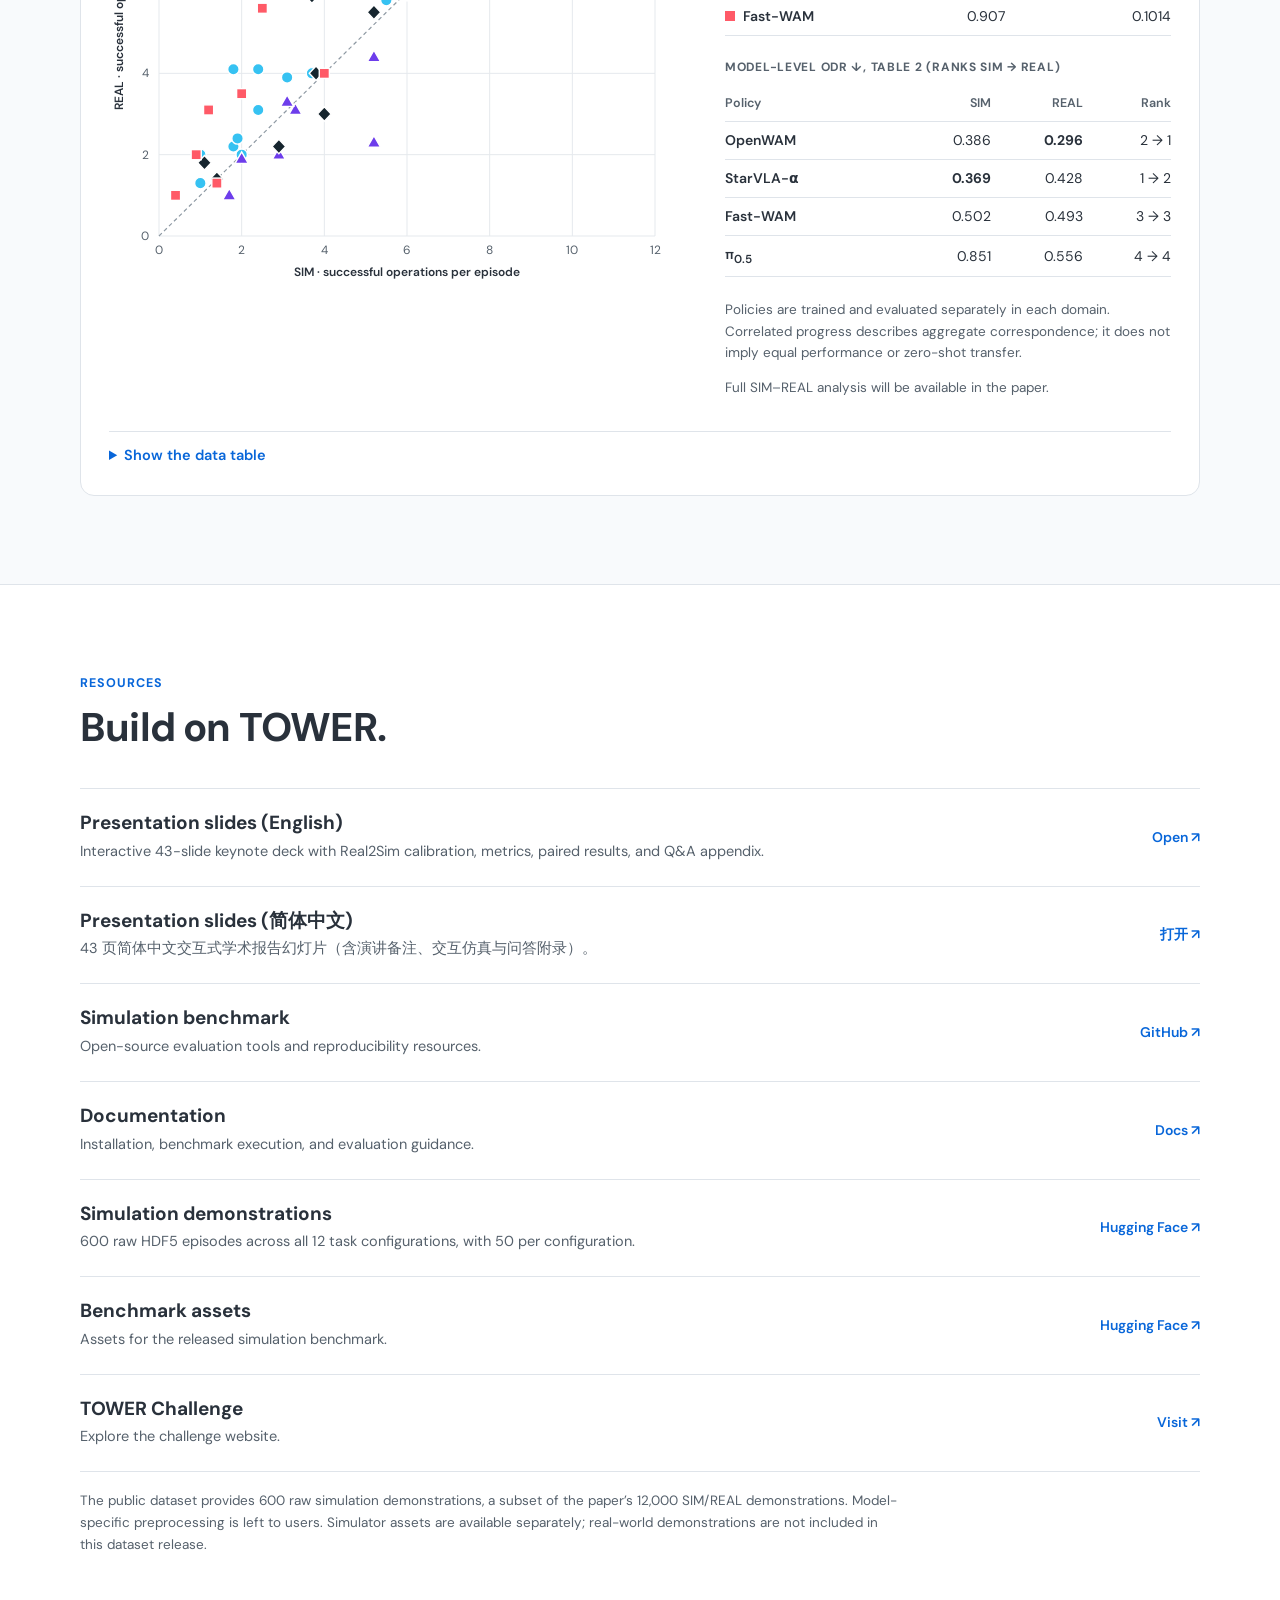
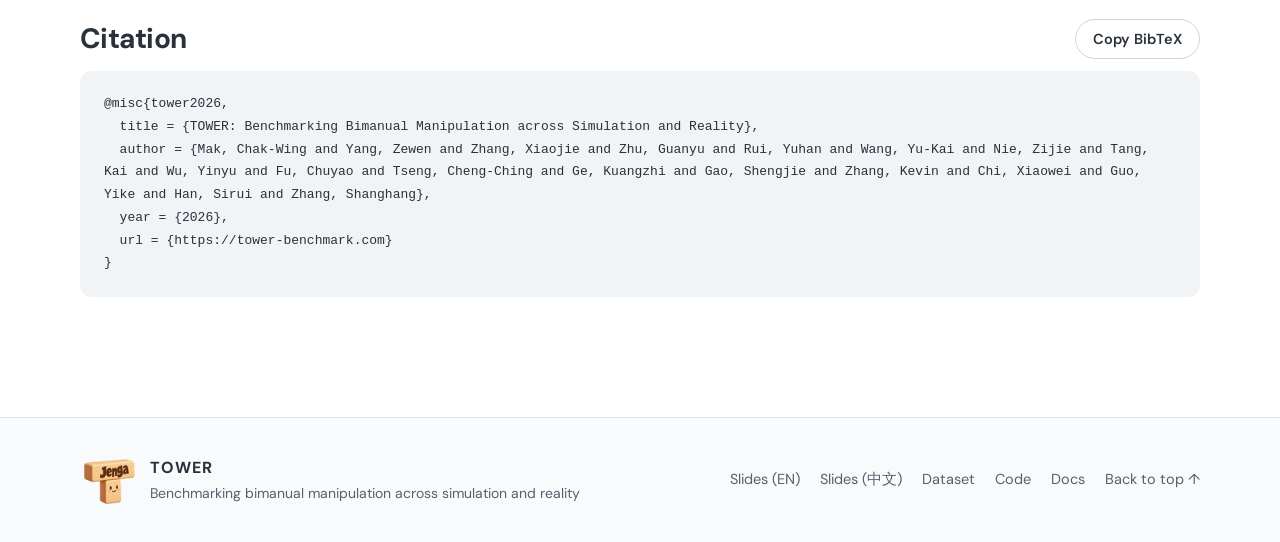
==== commit 309172f8: "Remove iclr suffix from slide deck routes (/slides/s/tower and /slides/s/tower-zh)" ====
--- a/index.html
+++ b/index.html
@@ -21,7 +21,7 @@
  <div class="nav-inner">
   <a class="brand" href="#top" aria-label="TOWER, back to top"><img src="assets/tower-t.png" alt="" width="34" height="34"><span>TOWER</span></a>
   <nav aria-label="Sections">
-   <a href="#abstract">Abstract</a><a href="#tasks">Tasks</a><a href="#real2sim">Real2Sim</a><a href="#results">Results</a><a href="slides/s/tower-iclr/">Slides</a><a href="#citation">Citation</a>
+   <a href="#abstract">Abstract</a><a href="#tasks">Tasks</a><a href="#real2sim">Real2Sim</a><a href="#results">Results</a><a href="slides/s/tower/">Slides</a><a href="#citation">Citation</a>
    <span class="nav-paper" aria-disabled="true">Paper coming soon</span>
   </nav>
  </div>
@@ -47,8 +47,8 @@
    <div class="links" aria-label="Paper and resources">
     <span class="pill" aria-disabled="true">Paper coming soon</span>
     <a class="pill" href="#trailer"><svg viewBox="0 0 24 24" aria-hidden="true"><path d="m8 5 11 7-11 7z"/></svg>Trailer</a>
-    <a class="pill" href="slides/s/tower-iclr/"><svg viewBox="0 0 24 24" aria-hidden="true"><rect x="3" y="4" width="18" height="12" rx="2"/><path d="M8 20h8M12 16v4"/></svg>Slides (EN)</a>
-    <a class="pill" href="slides/s/tower-iclr-zh/"><svg viewBox="0 0 24 24" aria-hidden="true"><rect x="3" y="4" width="18" height="12" rx="2"/><path d="M8 20h8M12 16v4"/></svg>Slides (中文)</a>
+    <a class="pill" href="slides/s/tower/"><svg viewBox="0 0 24 24" aria-hidden="true"><rect x="3" y="4" width="18" height="12" rx="2"/><path d="M8 20h8M12 16v4"/></svg>Slides (EN)</a>
+    <a class="pill" href="slides/s/tower-zh/"><svg viewBox="0 0 24 24" aria-hidden="true"><rect x="3" y="4" width="18" height="12" rx="2"/><path d="M8 20h8M12 16v4"/></svg>Slides (中文)</a>
     <a class="pill" href="https://github.com/tower-benchmark/TOWER"><svg viewBox="0 0 24 24" aria-hidden="true"><path d="M9 7 4 12l5 5M15 7l5 5-5 5"/></svg>Code</a>
     <a class="pill" href="https://docs.tower-benchmark.com/"><svg viewBox="0 0 24 24" aria-hidden="true"><path d="M4 5h6a2 2 0 0 1 2 2v12a2 2 0 0 0-2-2H4zM20 5h-6a2 2 0 0 0-2 2v12a2 2 0 0 1 2-2h6z"/></svg>Docs</a>
     <a class="pill" href="https://huggingface.co/datasets/tower-benchmark/TOWER-SimData"><svg viewBox="0 0 24 24" aria-hidden="true"><path d="M12 3 4 7v10l8 4 8-4V7zM4 7l8 4 8-4M12 11v10"/></svg>Dataset</a>
@@ -280,8 +280,8 @@
   <h2>Build on TOWER.</h2>
  </div>
  <div class="resource-list">
-  <a href="slides/s/tower-iclr/"><div><h3>Presentation slides (English)</h3><p>Interactive 43-slide keynote deck with Real2Sim calibration, metrics, paired results, and Q&amp;A appendix.</p></div><span>Open <span aria-hidden="true">↗</span></span></a>
-  <a href="slides/s/tower-iclr-zh/"><div><h3>Presentation slides (简体中文)</h3><p>43 页简体中文交互式学术报告幻灯片（含演讲备注、交互仿真与问答附录）。</p></div><span>打开 <span aria-hidden="true">↗</span></span></a>
+  <a href="slides/s/tower/"><div><h3>Presentation slides (English)</h3><p>Interactive 43-slide keynote deck with Real2Sim calibration, metrics, paired results, and Q&amp;A appendix.</p></div><span>Open <span aria-hidden="true">↗</span></span></a>
+  <a href="slides/s/tower-zh/"><div><h3>Presentation slides (简体中文)</h3><p>43 页简体中文交互式学术报告幻灯片（含演讲备注、交互仿真与问答附录）。</p></div><span>打开 <span aria-hidden="true">↗</span></span></a>
   <a href="https://github.com/tower-benchmark/TOWER"><div><h3>Simulation benchmark</h3><p>Open-source evaluation tools and reproducibility resources.</p></div><span>GitHub <span aria-hidden="true">↗</span></span></a>
   <a href="https://docs.tower-benchmark.com/"><div><h3>Documentation</h3><p>Installation, benchmark execution, and evaluation guidance.</p></div><span>Docs <span aria-hidden="true">↗</span></span></a>
   <a href="https://huggingface.co/datasets/tower-benchmark/TOWER-SimData"><div><h3>Simulation demonstrations</h3><p>600 raw HDF5 episodes across all 12 task configurations, with 50 per configuration.</p></div><span>Hugging Face <span aria-hidden="true">↗</span></span></a>
@@ -306,7 +306,7 @@
 <footer class="footer">
  <div class="wrap footer-inner">
   <a class="footer-brand" href="#top" aria-label="Back to top"><img src="assets/tower-t.png" alt="" width="56" height="56"><span><b>TOWER</b>Benchmarking bimanual manipulation across simulation and reality</span></a>
-  <nav aria-label="Footer"><a href="slides/s/tower-iclr/">Slides (EN)</a><a href="slides/s/tower-iclr-zh/">Slides (中文)</a><a href="https://huggingface.co/datasets/tower-benchmark/TOWER-SimData">Dataset</a><a href="https://github.com/tower-benchmark/TOWER">Code</a><a href="https://docs.tower-benchmark.com/">Docs</a><a href="#top">Back to top <span aria-hidden="true">↑</span></a></nav>
+  <nav aria-label="Footer"><a href="slides/s/tower/">Slides (EN)</a><a href="slides/s/tower-zh/">Slides (中文)</a><a href="https://huggingface.co/datasets/tower-benchmark/TOWER-SimData">Dataset</a><a href="https://github.com/tower-benchmark/TOWER">Code</a><a href="https://docs.tower-benchmark.com/">Docs</a><a href="#top">Back to top <span aria-hidden="true">↑</span></a></nav>
  </div>
 </footer>
 <script src="data.js"></script>
